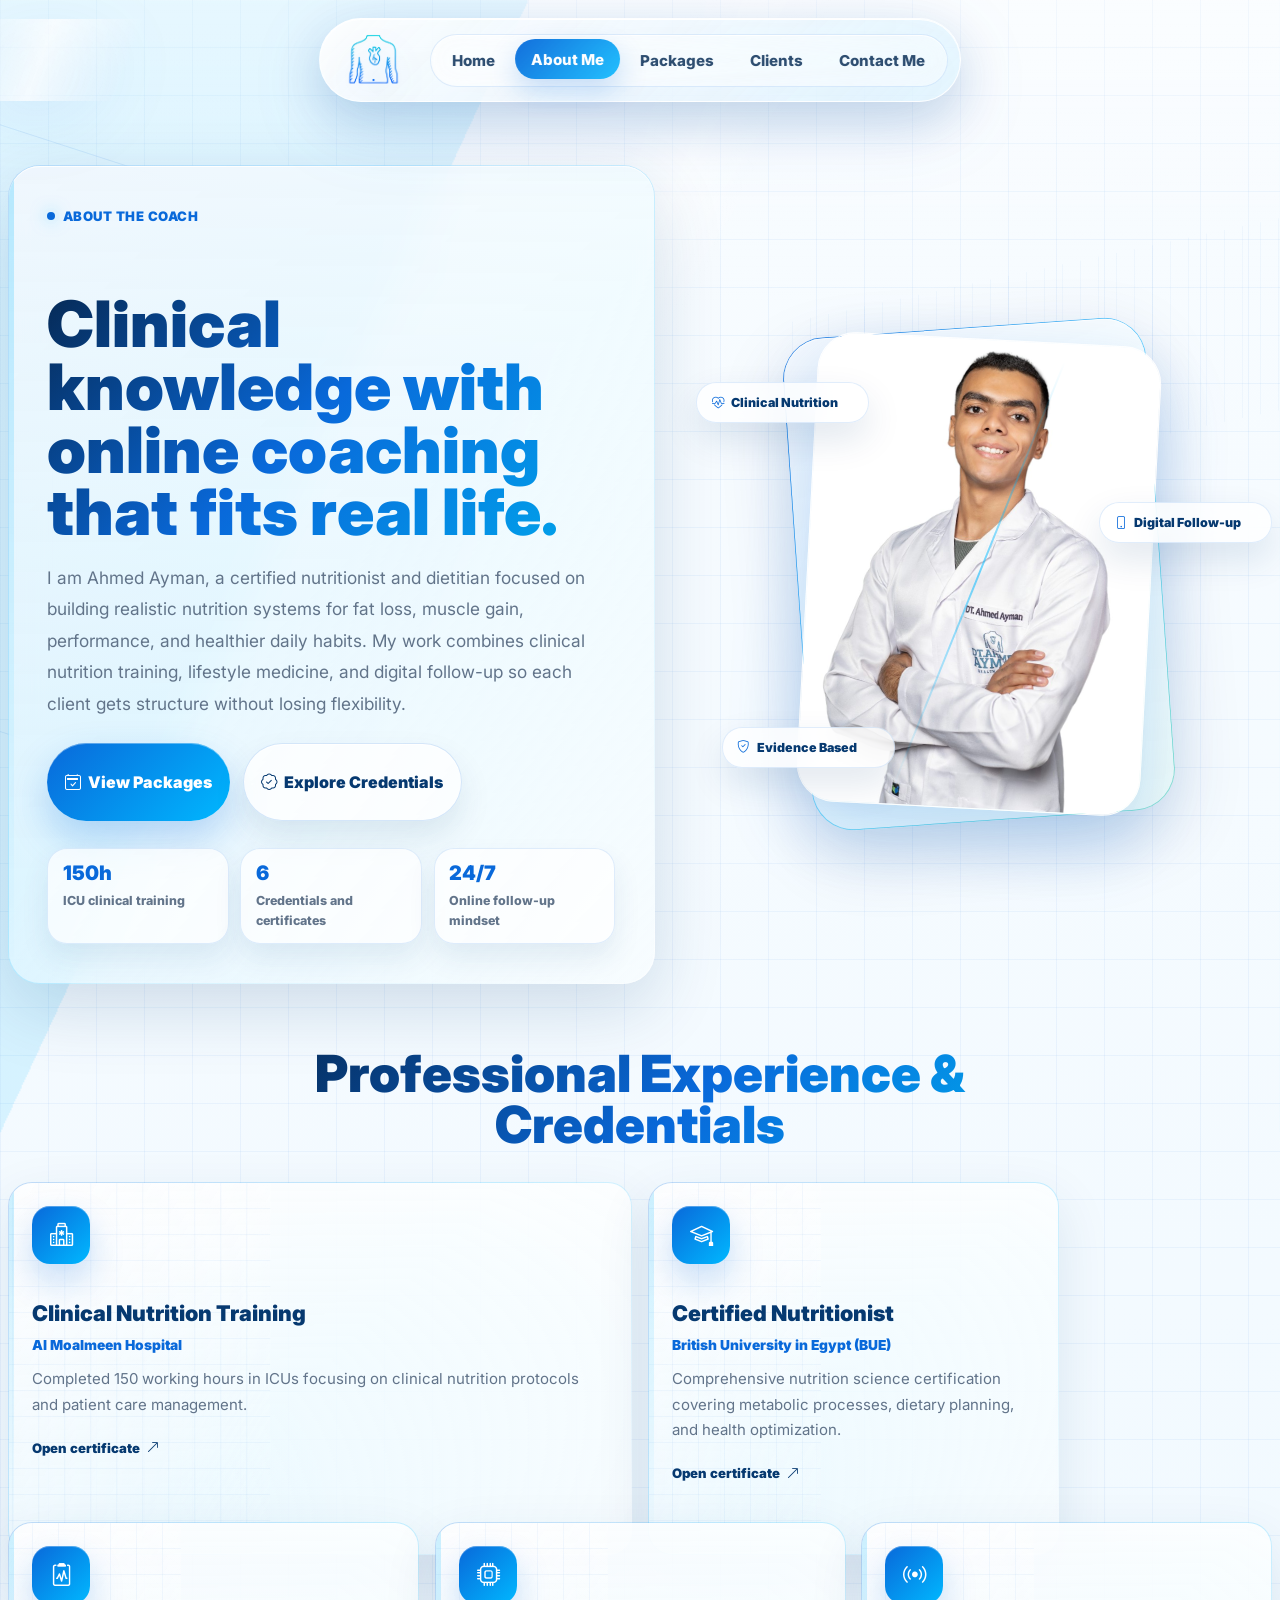
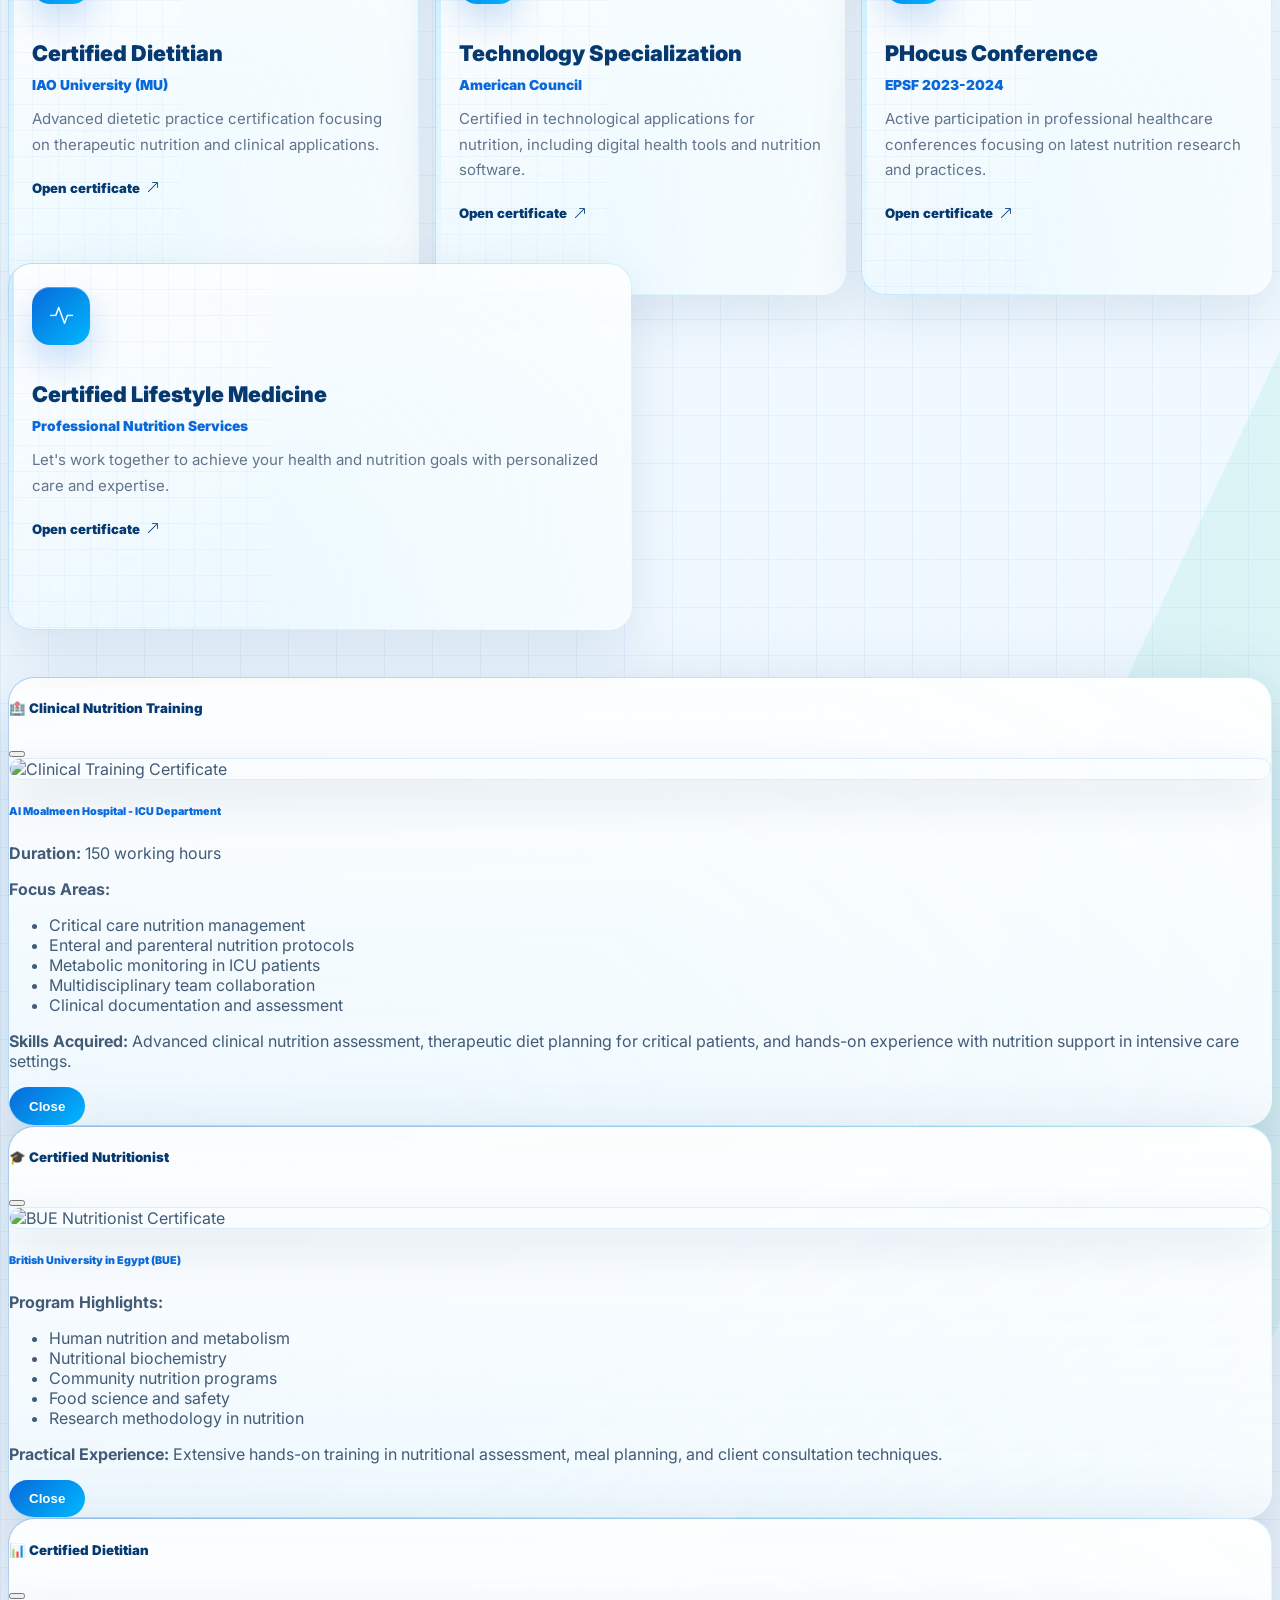
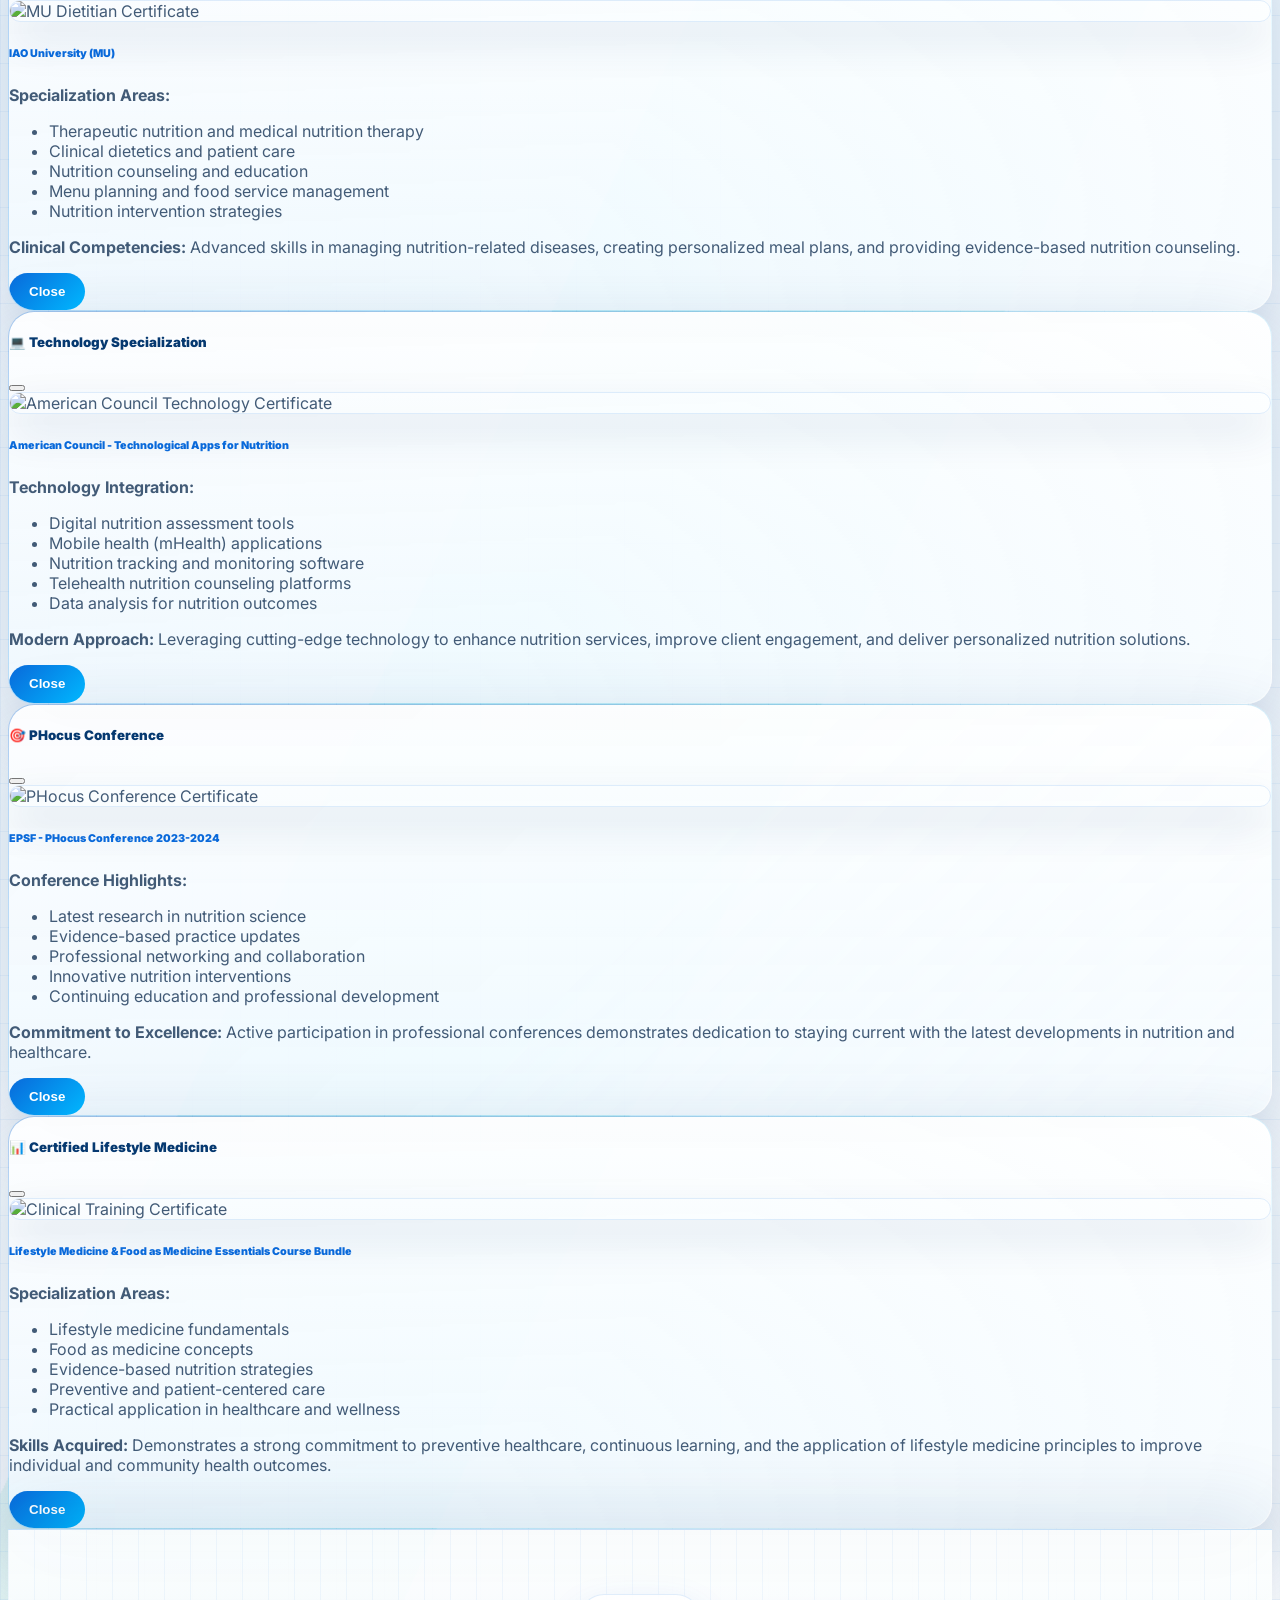
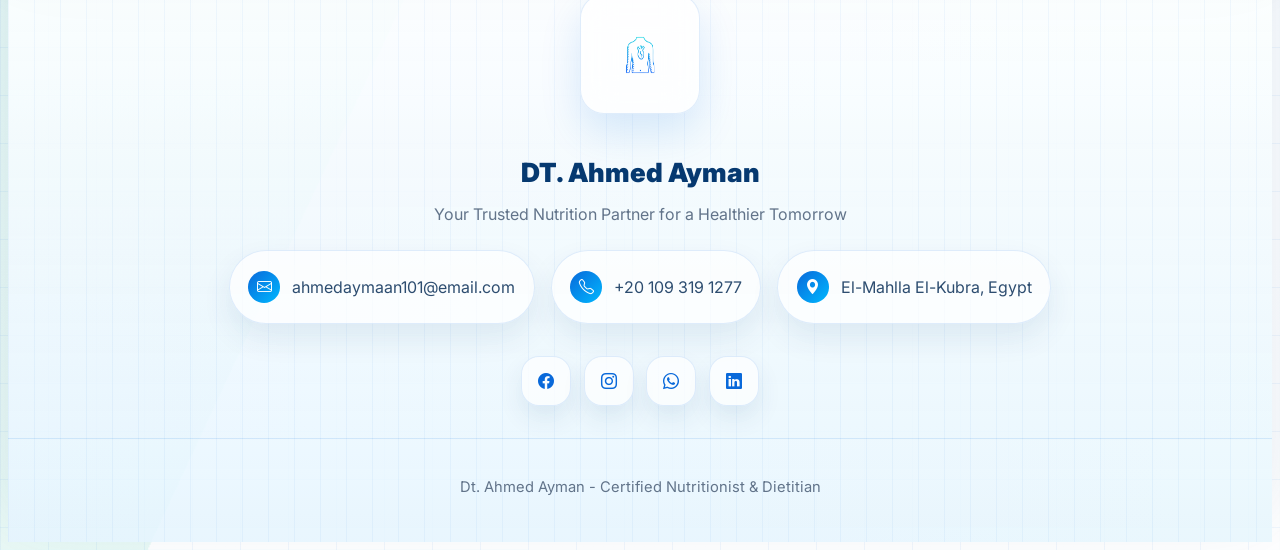
==== about.html @ f32d2426 "Redesign" ====
<!DOCTYPE html>
<html lang="en">
<head>
    <meta charset="UTF-8">
    <meta name="viewport" content="width=device-width, initial-scale=1.0">
    <title>About DT. Ahmed Ayman | Certified Online Nutritionist & Dietitian</title>
    <meta name="description" content="Learn about DT. Ahmed Ayman's clinical nutrition training, dietitian certifications, lifestyle medicine credentials, and online nutrition coaching approach.">
    <meta name="author" content="Nutriahmed">
    <meta name="robots" content="index, follow">
    <meta name="keywords" content="Ahmed Ayman dietitian, certified nutritionist Egypt, clinical nutrition training, lifestyle medicine nutritionist, online dietitian">
    <meta name="theme-color" content="#0969da">
    <link rel="canonical" href="https://www.nutriahmed.online/about.html">
    <meta property="og:type" content="profile">
    <meta property="og:title" content="About DT. Ahmed Ayman | Certified Online Nutritionist">
    <meta property="og:description" content="Clinical nutrition training, dietitian certifications, lifestyle medicine credentials, and personalized online nutrition coaching.">
    <meta property="og:url" content="https://www.nutriahmed.online/about.html">
    <meta property="og:image" content="https://www.nutriahmed.online/media/me1-optimized.jpg">
    <meta property="og:site_name" content="NutriAhmed">
    <meta name="twitter:card" content="summary_large_image">
    <meta name="twitter:title" content="About DT. Ahmed Ayman | Certified Online Nutritionist">
    <meta name="twitter:description" content="Clinical nutrition training, certifications, and personalized online nutrition coaching.">
    <meta name="twitter:image" content="https://www.nutriahmed.online/media/me1-optimized.jpg">
    <link rel="icon" href="media/logo.png" type="image/png">
    <link rel="apple-touch-icon" href="media/logo.png">
    <script type="application/ld+json">
    {
      "@context": "https://schema.org",
      "@type": "Person",
      "name": "DT. Ahmed Ayman",
      "jobTitle": "Certified Nutritionist and Dietitian",
      "url": "https://www.nutriahmed.online/about.html",
      "image": "https://www.nutriahmed.online/media/me1-optimized.jpg",
      "email": "ahmedaymaan101@email.com",
      "telephone": "+201093191277",
      "knowsAbout": ["Clinical nutrition", "Sports nutrition", "Weight management", "Lifestyle medicine", "Online nutrition coaching"],
      "sameAs": [
        "https://www.facebook.com/elgentel.ayman.7?locale=ar_AR",
        "https://www.instagram.com/dt.ahmedayman?igsh=NGlhbmRiNWM2eGV3&utm_source=qr",
        "https://www.linkedin.com/in/dt-ahmed-ayman-b19603341?utm_source=share_via&utm_content=profile&utm_medium=android_app"
      ]
    }
    </script>
    <!-- Bootstrap CSS CDN -->
     <link rel="stylesheet" href="https://cdn.jsdelivr.net/npm/bootstrap-icons@1.11.3/font/bootstrap-icons.css">
    <link href="https://unpkg.com/aos@2.3.1/dist/aos.css" rel="stylesheet">
     <link rel="stylesheet" href="css/bootstrap.min (1).css">
    <!-- Google Fonts: Inter -->
    <link rel="preconnect" href="https://fonts.googleapis.com">
    <link rel="preconnect" href="https://fonts.gstatic.com" crossorigin>
    <link href="https://fonts.googleapis.com/css2?family=Inter:wght@400;500;700;800&display=swap" rel="stylesheet">
    <link rel="stylesheet" href="css/style.css">
    <style>
        body.about-redesign {
            --medical-blue: #0969da;
            --deep-blue: #063970;
            --aqua: #00b8ff;
            --soft-blue: #e7f5ff;
            --mint: #28c7a1;
            --ink: #102033;
            --muted: #62748a;
            --glass: rgba(255, 255, 255, 0.76);
            --shadow: 0 24px 70px rgba(8, 61, 119, 0.16);
            background:
                linear-gradient(90deg, rgba(9, 105, 218, 0.055) 1px, transparent 1px),
                linear-gradient(0deg, rgba(9, 105, 218, 0.055) 1px, transparent 1px),
                linear-gradient(115deg, rgba(0, 184, 255, 0.12) 0 14%, transparent 14% 58%, rgba(40, 199, 161, 0.1) 58% 70%, transparent 70%),
                linear-gradient(180deg, #f8fcff 0%, #eef8ff 48%, #ffffff 100%);
            background-size: 48px 48px, 48px 48px, auto, auto;
            color: var(--ink);
            font-family: "Inter", sans-serif;
            min-height: 100vh;
            overflow-x: hidden;
            padding-top: 112px;
            position: relative;
        }

        body.about-redesign::before {
            background:
                linear-gradient(115deg, transparent 0 41%, rgba(255, 255, 255, 0.72) 45%, transparent 49% 100%),
                linear-gradient(180deg, rgba(255, 255, 255, 0.5), transparent 34%);
            content: "";
            inset: 0;
            opacity: 0.68;
            pointer-events: none;
            position: fixed;
            z-index: -1;
            animation: aboutPageScan 9s ease-in-out infinite;
        }

        .about-redesign a {
            text-decoration: none;
        }

        .about-redesign .content-wrapper {
            display: none;
        }

        .about-redesign .container-fluid {
            background: transparent;
            min-height: auto;
            padding: 0;
        }

        .about-redesign .glass-navbar {
            filter: drop-shadow(0 18px 34px rgba(9, 105, 218, 0.14));
            left: 50%;
            max-width: calc(100% - 32px);
            padding: 0;
            position: fixed;
            top: 18px;
            transform: translateX(-50%);
            width: max-content;
            z-index: 1000;
        }

        .about-redesign .navbar-content {
            align-items: center;
            background:
                linear-gradient(135deg, rgba(255, 255, 255, 0.94), rgba(234, 247, 255, 0.72)),
                linear-gradient(90deg, rgba(9, 105, 218, 0.14), rgba(0, 184, 255, 0.12));
            border: 1px solid rgba(255, 255, 255, 0.88);
            border-radius: 999px;
            box-shadow: inset 0 1px 0 rgba(255, 255, 255, 0.95), 0 18px 50px rgba(6, 57, 112, 0.14);
            display: flex;
            gap: 1rem;
            justify-content: center;
            overflow: visible;
            padding: 0.45rem 0.75rem;
            position: relative;
            backdrop-filter: blur(22px) saturate(170%);
            -webkit-backdrop-filter: blur(22px) saturate(170%);
        }

        .about-redesign .navbar-content::before {
            background: linear-gradient(110deg, transparent 0 22%, rgba(255, 255, 255, 0.72) 35%, transparent 48% 100%);
            border-radius: inherit;
            content: "";
            inset: 0;
            pointer-events: none;
            position: absolute;
            transform: translateX(-78%);
            animation: aboutLiquidSweep 6s ease-in-out infinite;
        }

        .about-redesign .navbar-logo,
        .about-redesign .navbar-links,
        .about-redesign .mobile-toggle {
            position: relative;
            z-index: 1;
        }

        .about-redesign .navbar-logo img {
            filter: drop-shadow(0 12px 18px rgba(9, 105, 218, 0.16));
            height: 4rem;
            transition: transform 0.35s ease;
            width: auto;
        }

        .about-redesign .navbar-logo:hover img {
            transform: translateY(-2px) scale(1.06);
        }

        .about-redesign .navbar-links {
            background: rgba(255, 255, 255, 0.46);
            border: 1px solid rgba(9, 105, 218, 0.12);
            border-radius: 999px;
            box-shadow: inset 0 1px 0 rgba(255, 255, 255, 0.85);
            display: flex;
            gap: 0.25rem;
            padding: 0.35rem;
            backdrop-filter: blur(16px);
            -webkit-backdrop-filter: blur(16px);
        }

        .about-redesign .navbar-links .nav-link {
            border-radius: 999px;
            color: #2d4d70 !important;
            font-size: 0.94rem;
            font-weight: 800;
            padding: 0.65rem 1rem;
            transition: color 0.25s ease, background 0.25s ease, transform 0.25s ease, box-shadow 0.25s ease;
            white-space: nowrap;
        }

        .about-redesign .navbar-links .nav-link:hover,
        .about-redesign .navbar-links .nav-link.active {
            background: linear-gradient(135deg, rgba(9, 105, 218, 0.96), rgba(0, 184, 255, 0.86));
            box-shadow: 0 12px 28px rgba(9, 105, 218, 0.22);
            color: #ffffff !important;
            transform: translateY(-1px);
        }

        .about-redesign .mobile-toggle {
            align-items: center;
            background: rgba(255, 255, 255, 0.68);
            border: 1px solid rgba(9, 105, 218, 0.16);
            border-radius: 18px;
            box-shadow: inset 0 1px 0 rgba(255, 255, 255, 0.9), 0 12px 24px rgba(9, 105, 218, 0.12);
            display: none;
            flex-direction: column;
            gap: 4px;
            height: 48px;
            justify-content: center;
            width: 48px;
        }

        .about-redesign .mobile-toggle span {
            background: var(--medical-blue);
            border-radius: 999px;
            display: block;
            height: 3px;
            transition: all 0.3s ease;
            width: 22px;
        }

        .about-redesign .about-page {
            padding: 2.8rem 0 6rem;
            position: relative;
        }

        .about-redesign .about-page::before,
        .about-redesign .about-page::after {
            content: "";
            pointer-events: none;
            position: absolute;
            z-index: 0;
        }

        .about-redesign .about-page::before {
            border: 1px solid rgba(9, 105, 218, 0.1);
            height: 36rem;
            left: -13rem;
            top: 3rem;
            transform: rotate(18deg);
            width: 36rem;
            animation: aboutSlowRotate 28s linear infinite;
        }

        .about-redesign .about-page::after {
            background: repeating-linear-gradient(90deg, rgba(9, 105, 218, 0.12) 0 1px, transparent 1px 18px);
            height: 12rem;
            opacity: 0.28;
            right: -4rem;
            top: 9rem;
            transform: skewY(-12deg);
            width: 34rem;
            animation: aboutDataDrift 7s ease-in-out infinite;
        }

        .about-redesign .about-page > .container {
            position: relative;
            z-index: 1;
        }

        .about-redesign .about-hero {
            align-items: center;
            display: grid;
            gap: 2rem;
            grid-template-columns: minmax(0, 1.05fr) minmax(320px, 0.95fr);
            margin-bottom: 4rem;
        }

        .about-redesign .about-copy {
            background:
                linear-gradient(180deg, rgba(255, 255, 255, 0.78), rgba(245, 251, 255, 0.65)) padding-box,
                linear-gradient(135deg, rgba(9, 105, 218, 0.18), rgba(0, 184, 255, 0.2), rgba(255, 255, 255, 0.78)) border-box;
            border: 1px solid transparent;
            border-radius: 32px;
            box-shadow: var(--shadow), inset 0 1px 0 rgba(255, 255, 255, 0.9);
            overflow: hidden;
            padding: clamp(1.4rem, 3vw, 2.5rem);
            position: relative;
            backdrop-filter: blur(18px);
            -webkit-backdrop-filter: blur(18px);
        }

        .about-redesign .about-copy::before {
            background: linear-gradient(180deg, rgba(0, 184, 255, 0.24), rgba(9, 105, 218, 0));
            content: "";
            inset: 0 auto 0 0;
            position: absolute;
            width: 5px;
        }

        .about-redesign .about-kicker {
            align-items: center;
            color: var(--medical-blue);
            display: inline-flex;
            font-size: 0.82rem;
            font-weight: 900;
            gap: 0.45rem;
            letter-spacing: 0.04em;
            margin-bottom: 1rem;
            text-transform: uppercase;
        }

        .about-redesign .about-kicker::before {
            background: var(--medical-blue);
            border-radius: 999px;
            box-shadow: 0 0 16px rgba(0, 184, 255, 0.55);
            content: "";
            height: 8px;
            width: 8px;
        }

        .about-redesign .about-title {
            background: linear-gradient(135deg, #062a56 0%, #0969da 48%, #00a7ec 100%);
            -webkit-background-clip: text;
            background-clip: text;
            color: transparent;
            font-size: clamp(2.45rem, 5vw, 4.9rem);
            font-weight: 900;
            letter-spacing: 0;
            line-height: 0.98;
            margin-bottom: 1.1rem;
        }

        .about-redesign .about-lead {
            color: var(--muted);
            font-size: clamp(1rem, 1.35vw, 1.14rem);
            line-height: 1.82;
            margin: 0 0 1.5rem;
            max-width: 650px;
        }

        .about-redesign .about-actions {
            display: flex;
            flex-wrap: wrap;
            gap: 0.8rem;
            margin-top: 1.4rem;
        }

        .about-redesign .about-btn {
            align-items: center;
            border-radius: 999px;
            display: inline-flex;
            font-weight: 900;
            gap: 0.45rem;
            min-height: 50px;
            padding: 0.8rem 1.1rem;
            transition: transform 0.25s ease, box-shadow 0.25s ease, background 0.25s ease, color 0.25s ease;
            white-space: nowrap;
        }

        .about-redesign .about-btn.primary {
            background: linear-gradient(135deg, #0969da, #00b8ff);
            box-shadow: 0 18px 38px rgba(9, 105, 218, 0.25), inset 0 1px 0 rgba(255, 255, 255, 0.34);
            color: #ffffff;
        }

        .about-redesign .about-btn.secondary {
            background: rgba(255, 255, 255, 0.76);
            border: 1px solid rgba(9, 105, 218, 0.16);
            box-shadow: 0 16px 32px rgba(6, 57, 112, 0.1), inset 0 1px 0 rgba(255, 255, 255, 0.9);
            color: var(--deep-blue);
        }

        .about-redesign .about-btn:hover {
            transform: translateY(-4px);
        }

        .about-redesign .about-btn.primary:hover {
            color: #ffffff;
        }

        .about-redesign .about-metrics {
            display: grid;
            gap: 0.7rem;
            grid-template-columns: repeat(3, minmax(0, 1fr));
            margin-top: 1.7rem;
        }

        .about-redesign .metric-chip {
            background: rgba(255, 255, 255, 0.7);
            border: 1px solid rgba(9, 105, 218, 0.12);
            border-radius: 20px;
            box-shadow: 0 14px 28px rgba(8, 61, 119, 0.09);
            padding: 0.9rem;
        }

        .about-redesign .metric-chip strong {
            color: var(--medical-blue);
            display: block;
            font-size: 1.25rem;
            font-weight: 900;
            line-height: 1;
            margin-bottom: 0.35rem;
        }

        .about-redesign .metric-chip span {
            color: var(--muted);
            font-size: 0.78rem;
            font-weight: 800;
        }

        .about-redesign .about-visual {
            min-height: 560px;
            position: relative;
        }

        .about-redesign .profile-container {
            align-items: center;
            display: flex;
            height: 100%;
            justify-content: center;
            margin: 0;
            min-height: 560px;
            position: relative;
            z-index: 1;
        }

        .about-redesign .profile-container::before,
        .about-redesign .profile-container::after {
            content: "";
            pointer-events: none;
            position: absolute;
        }

        .about-redesign .profile-container::before {
            background:
                linear-gradient(rgba(255, 255, 255, 0.94), rgba(255, 255, 255, 0.84)) padding-box,
                linear-gradient(135deg, rgba(9, 105, 218, 0.78), rgba(0, 184, 255, 0.52), rgba(40, 199, 161, 0.5)) border-box;
            border: 1px solid transparent;
            border-radius: 42px;
            box-shadow: var(--shadow), inset 0 1px 0 rgba(255, 255, 255, 0.95);
            height: min(76vw, 492px);
            transform: rotate(-4deg);
            width: min(68vw, 362px);
            z-index: 0;
        }

        .about-redesign .profile-container::after {
            background: linear-gradient(180deg, rgba(0, 184, 255, 0), rgba(0, 184, 255, 0.55), rgba(0, 184, 255, 0));
            border-radius: 999px;
            height: min(70vw, 458px);
            left: 50%;
            top: 50%;
            transform: translate(-50%, -50%) rotate(22deg);
            width: 2px;
            z-index: 3;
            animation: aboutScannerLine 3.8s ease-in-out infinite;
        }

        .about-redesign .profile-container img {
            border: 1px solid rgba(255, 255, 255, 0.9);
            border-radius: 38px;
            box-shadow: 0 28px 70px rgba(9, 105, 218, 0.22);
            height: min(73vw, 468px);
            object-fit: cover;
            position: relative;
            transform: rotate(3deg);
            transition: transform 0.45s ease, box-shadow 0.45s ease;
            width: min(64vw, 342px);
            z-index: 2;
        }

        .about-redesign .profile-container:hover img {
            box-shadow: 0 34px 82px rgba(9, 105, 218, 0.3);
            transform: rotate(0deg) translateY(-8px);
        }

        .about-redesign .orbit-card {
            background: rgba(255, 255, 255, 0.78);
            border: 1px solid rgba(9, 105, 218, 0.12);
            border-radius: 20px;
            box-shadow: 0 16px 36px rgba(8, 61, 119, 0.12);
            color: var(--deep-blue);
            font-size: 0.78rem;
            font-weight: 900;
            min-width: 142px;
            padding: 0.75rem 0.9rem;
            position: absolute;
            z-index: 4;
            backdrop-filter: blur(16px);
            -webkit-backdrop-filter: blur(16px);
            animation: aboutFloat 4.8s ease-in-out infinite;
        }

        .about-redesign .orbit-card i {
            color: var(--medical-blue);
            margin-right: 0.35rem;
        }

        .about-redesign .orbit-card.one {
            left: 0.6rem;
            top: 5.5rem;
        }

        .about-redesign .orbit-card.two {
            right: 0;
            top: 13rem;
            animation-delay: 0.8s;
        }

        .about-redesign .orbit-card.three {
            bottom: 5.4rem;
            left: 2.2rem;
            animation-delay: 1.4s;
        }

        .about-redesign .experience-section {
            margin-top: 0;
            position: relative;
        }

        .about-redesign .section-header {
            background: linear-gradient(135deg, #062a56 0%, #0969da 56%, #00a7ec 100%);
            -webkit-background-clip: text;
            background-clip: text;
            color: transparent;
            font-size: clamp(2rem, 4vw, 3.4rem);
            font-weight: 900;
            letter-spacing: 0;
            line-height: 1;
            margin: 0 auto 2rem;
            max-width: 780px;
            text-align: center;
        }

        .about-redesign .credential-grid {
            display: grid;
            gap: 1rem;
            grid-template-columns: repeat(6, minmax(0, 1fr));
        }

        .about-redesign .credential-card {
            grid-column: span 2;
        }

        .about-redesign .credential-card.wide {
            grid-column: span 3;
        }

        .about-redesign .experience-card {
            --tilt-x: 0deg;
            --tilt-y: 0deg;
            --lift: 0px;
            background:
                linear-gradient(180deg, rgba(255, 255, 255, 0.92), rgba(245, 251, 255, 0.76)) padding-box,
                linear-gradient(135deg, rgba(9, 105, 218, 0.22), rgba(0, 184, 255, 0.2), rgba(255, 255, 255, 0.76)) border-box;
            border: 1px solid transparent;
            border-radius: 24px;
            box-shadow: 0 20px 54px rgba(8, 61, 119, 0.11);
            cursor: pointer;
            height: 100%;
            min-height: 270px;
            overflow: hidden;
            padding: 1.45rem;
            position: relative;
            transform: translateY(var(--lift)) perspective(900px) rotateX(var(--tilt-x)) rotateY(var(--tilt-y));
            transform-style: preserve-3d;
            transition: transform 0.22s ease, box-shadow 0.22s ease, border-color 0.22s ease;
            will-change: transform;
        }

        .about-redesign .experience-card::before {
            background:
                linear-gradient(90deg, rgba(9, 105, 218, 0.07) 1px, transparent 1px),
                linear-gradient(0deg, rgba(9, 105, 218, 0.07) 1px, transparent 1px),
                linear-gradient(120deg, transparent, rgba(255, 255, 255, 0.72), transparent);
            background-size: 26px 26px, 26px 26px, auto;
            content: "";
            inset: 0;
            opacity: 0.62;
            pointer-events: none;
            position: absolute;
            transform: translateX(-58%);
            transition: transform 0.55s ease;
        }

        .about-redesign .experience-card::after {
            background: linear-gradient(180deg, rgba(0, 184, 255, 0.2), rgba(9, 105, 218, 0));
            content: "";
            height: 100%;
            left: 0;
            position: absolute;
            top: 0;
            width: 5px;
        }

        .about-redesign .experience-card:hover {
            --lift: -8px;
            border-color: rgba(0, 184, 255, 0.24);
            box-shadow: 0 30px 76px rgba(9, 105, 218, 0.18);
        }

        .about-redesign .experience-card:hover::before {
            transform: translateX(44%);
        }

        .about-redesign .credential-icon,
        .about-redesign .experience-card h5,
        .about-redesign .experience-card .institution,
        .about-redesign .experience-card p,
        .about-redesign .credential-action {
            position: relative;
            z-index: 1;
        }

        .about-redesign .credential-icon {
            align-items: center;
            background: linear-gradient(135deg, #0969da, #00b8ff);
            border-radius: 18px;
            box-shadow: 0 16px 34px rgba(9, 105, 218, 0.22), inset 0 1px 0 rgba(255, 255, 255, 0.3);
            color: #ffffff;
            display: flex;
            font-size: 1.45rem;
            height: 58px;
            justify-content: center;
            margin-bottom: 1rem;
            width: 58px;
        }

        .about-redesign .experience-card h5 {
            color: var(--deep-blue);
            font-size: clamp(1.08rem, 1.8vw, 1.35rem);
            font-weight: 900;
            line-height: 1.28;
            margin-bottom: 0.55rem;
        }

        .about-redesign .institution {
            color: var(--medical-blue);
            font-size: 0.86rem;
            font-weight: 900;
            margin-bottom: 0.85rem;
        }

        .about-redesign .experience-card p {
            color: var(--muted);
            font-size: 0.94rem;
            line-height: 1.7;
            margin: 0 0 1.2rem;
        }

        .about-redesign .credential-action {
            align-items: center;
            color: var(--deep-blue);
            display: inline-flex;
            font-size: 0.82rem;
            font-weight: 900;
            gap: 0.35rem;
        }

        .about-redesign .modal-content {
            background:
                linear-gradient(180deg, rgba(255, 255, 255, 0.96), rgba(245, 251, 255, 0.9)) padding-box,
                linear-gradient(135deg, rgba(9, 105, 218, 0.28), rgba(0, 184, 255, 0.22), rgba(255, 255, 255, 0.8)) border-box;
            border: 1px solid transparent;
            border-radius: 26px;
            box-shadow: 0 28px 80px rgba(8, 61, 119, 0.22);
            overflow: hidden;
        }

        .about-redesign .modal-header,
        .about-redesign .modal-footer {
            border-color: rgba(9, 105, 218, 0.12);
        }

        .about-redesign .modal-title,
        .about-redesign .modal-body h6 {
            color: var(--deep-blue);
            font-weight: 900;
        }

        .about-redesign .modal-body {
            color: #425b77;
        }

        .about-redesign .certificate-image {
            border: 1px solid rgba(9, 105, 218, 0.12);
            border-radius: 18px;
            box-shadow: 0 18px 42px rgba(8, 61, 119, 0.12);
            display: block;
            margin: 0 auto 1.2rem;
            max-height: 460px;
            max-width: 100%;
            object-fit: contain;
            width: auto;
        }

        .about-redesign .text-yellow {
            color: var(--medical-blue) !important;
        }

        .about-redesign .btn-yellow {
            background: linear-gradient(135deg, #0969da, #00b8ff);
            border: 0;
            border-radius: 999px;
            color: #ffffff;
            font-weight: 900;
            padding: 0.7rem 1.25rem;
        }

        .about-redesign .glass-footer {
            background:
                linear-gradient(180deg, rgba(255, 255, 255, 0.9), rgba(232, 246, 255, 0.82)),
                linear-gradient(90deg, rgba(9, 105, 218, 0.08), rgba(40, 199, 161, 0.08));
            border-top: 1px solid rgba(9, 105, 218, 0.12);
            box-shadow: 0 -24px 70px rgba(8, 61, 119, 0.1);
            margin-top: 0;
            overflow: hidden;
            padding: 4rem 0 2rem;
            position: relative;
        }

        .about-redesign .glass-footer::before {
            background: repeating-linear-gradient(90deg, rgba(9, 105, 218, 0.1) 0 1px, transparent 1px 26px);
            content: "";
            inset: 0;
            opacity: 0.48;
            position: absolute;
        }

        .about-redesign .footer-container {
            position: relative;
            z-index: 1;
        }

        .about-redesign .footer-brand {
            margin-bottom: 1.6rem;
            text-align: center;
        }

        .about-redesign .footer-logo {
            align-items: center;
            background: rgba(255, 255, 255, 0.74);
            border: 1px solid rgba(9, 105, 218, 0.12);
            border-radius: 24px;
            box-shadow: 0 18px 42px rgba(9, 105, 218, 0.14);
            display: inline-flex;
            height: 86px;
            justify-content: center;
            margin-bottom: 1rem;
            padding: 1rem;
            width: 86px;
            backdrop-filter: blur(16px);
            -webkit-backdrop-filter: blur(16px);
        }

        .about-redesign .footer-logo img {
            height: 48px;
            width: 48px;
        }

        .about-redesign .footer-brand-name {
            color: var(--deep-blue);
            font-size: 1.65rem;
            font-weight: 900;
            margin-bottom: 0.45rem;
        }

        .about-redesign .footer-tagline {
            color: var(--muted);
            margin-bottom: 0;
        }

        .about-redesign .contact-info {
            display: flex;
            flex-wrap: wrap;
            gap: 1rem;
            justify-content: center;
            margin-bottom: 2rem;
        }

        .about-redesign .contact-item {
            align-items: center;
            background: rgba(255, 255, 255, 0.72);
            border: 1px solid rgba(9, 105, 218, 0.12);
            border-radius: 999px;
            box-shadow: 0 14px 30px rgba(8, 61, 119, 0.09);
            color: #2d4d70;
            display: flex;
            gap: 0.75rem;
            min-height: 48px;
            padding: 0.75rem 1.15rem;
            transition: transform 0.25s ease, box-shadow 0.25s ease, color 0.25s ease;
        }

        .about-redesign .contact-item:hover {
            box-shadow: 0 18px 38px rgba(9, 105, 218, 0.16);
            color: var(--medical-blue);
            transform: translateY(-3px);
        }

        .about-redesign .contact-icon {
            align-items: center;
            background: linear-gradient(135deg, #0969da, #00b8ff);
            border-radius: 999px;
            color: #ffffff;
            display: flex;
            flex: 0 0 auto;
            font-size: 0;
            height: 32px;
            justify-content: center;
            width: 32px;
        }

        .about-redesign .contact-icon::before {
            font-family: "bootstrap-icons";
            font-size: 0.95rem;
            line-height: 1;
        }

        .about-redesign .contact-item:nth-child(1) .contact-icon::before {
            content: "\F32F";
        }

        .about-redesign .contact-item:nth-child(2) .contact-icon::before {
            content: "\F5C1";
        }

        .about-redesign .contact-item:nth-child(3) .contact-icon::before {
            content: "\F3E7";
        }

        .about-redesign .social-links {
            display: flex;
            gap: 0.8rem;
            justify-content: center;
            margin-bottom: 2rem;
        }

        .about-redesign .social-link {
            align-items: center;
            background: rgba(255, 255, 255, 0.72);
            border: 1px solid rgba(9, 105, 218, 0.12);
            border-radius: 18px;
            box-shadow: 0 12px 24px rgba(8, 61, 119, 0.09);
            color: var(--medical-blue);
            display: flex;
            height: 48px;
            justify-content: center;
            transition: transform 0.25s ease, box-shadow 0.25s ease, background 0.25s ease, color 0.25s ease;
            width: 48px;
        }

        .about-redesign .social-link:hover {
            background: linear-gradient(135deg, #0969da, #00b8ff);
            box-shadow: 0 18px 36px rgba(9, 105, 218, 0.2);
            color: #ffffff;
            transform: translateY(-5px);
        }

        .about-redesign .footer-bottom {
            border-top: 1px solid rgba(9, 105, 218, 0.12);
            color: var(--muted);
            font-size: 0.92rem;
            padding-top: 1.5rem;
            text-align: center;
        }

        .about-redesign .footer-bottom a {
            color: var(--medical-blue);
            font-weight: 800;
        }

        .about-redesign .developer-credit {
            align-items: center;
            border-top: 1px solid rgba(9, 105, 218, 0.12);
            color: var(--muted);
            display: flex;
            flex-wrap: wrap;
            font-size: 0.86rem;
            gap: 0.55rem;
            justify-content: center;
            margin: 0.85rem auto 0;
            max-width: 560px;
            padding-top: 0.85rem;
        }

        .about-redesign .developer-credit a {
            align-items: center;
            background: rgba(255, 255, 255, 0.68);
            border: 1px solid rgba(9, 105, 218, 0.12);
            border-radius: 999px;
            display: inline-flex;
            gap: 0.35rem;
            padding: 0.34rem 0.62rem;
            transition: background 0.25s ease, color 0.25s ease, transform 0.25s ease;
        }

        .about-redesign .developer-credit a:hover {
            background: rgba(9, 105, 218, 0.1);
            transform: translateY(-2px);
        }

        @keyframes aboutPageScan {
            0%, 100% { transform: translateX(-12%); }
            50% { transform: translateX(12%); }
        }

        @keyframes aboutLiquidSweep {
            0%, 42%, 100% { transform: translateX(-78%); }
            64% { transform: translateX(78%); }
        }

        @keyframes aboutSlowRotate {
            to { transform: rotate(378deg); }
        }

        @keyframes aboutDataDrift {
            0%, 100% { transform: translateX(0) skewY(-12deg); }
            50% { transform: translateX(-28px) skewY(-12deg); }
        }

        @keyframes aboutScannerLine {
            0% {
                opacity: 0;
                transform: translate(-180px, -50%) rotate(22deg);
            }
            45%, 55% { opacity: 1; }
            100% {
                opacity: 0;
                transform: translate(180px, -50%) rotate(22deg);
            }
        }

        @keyframes aboutFloat {
            0%, 100% { transform: translateY(0); }
            50% { transform: translateY(-10px); }
        }

        @media (prefers-reduced-motion: reduce) {
            .about-redesign *,
            .about-redesign *::before,
            .about-redesign *::after {
                animation-duration: 0.001ms !important;
                animation-iteration-count: 1 !important;
                scroll-behavior: auto !important;
                transition-duration: 0.001ms !important;
            }
        }

        @media (max-width: 991.98px) {
            body.about-redesign {
                padding-top: 98px;
            }

            .about-redesign .about-hero {
                grid-template-columns: 1fr;
                text-align: center;
            }

            .about-redesign .about-lead {
                margin-left: auto;
                margin-right: auto;
            }

            .about-redesign .about-actions {
                justify-content: center;
            }

            .about-redesign .credential-card,
            .about-redesign .credential-card.wide {
                grid-column: span 3;
            }
        }

        @media (max-width: 768px) {
            body.about-redesign {
                padding-top: 92px;
            }

            .about-redesign .glass-navbar {
                top: 12px;
                width: calc(100% - 24px);
            }

            .about-redesign .navbar-content {
                border-radius: 28px;
                justify-content: space-between;
                padding: 0.45rem 0.55rem;
            }

            .about-redesign .navbar-logo img {
                height: 3.55rem;
            }

            .about-redesign .mobile-toggle {
                display: flex;
            }

            .about-redesign .navbar-links {
                background: rgba(255, 255, 255, 0.92);
                border-radius: 24px;
                box-shadow: 0 26px 58px rgba(8, 61, 119, 0.18);
                flex-direction: column;
                gap: 0.35rem;
                opacity: 0;
                padding: 0.8rem;
                position: absolute;
                right: 0.5rem;
                top: calc(100% + 12px);
                transform: translateY(-12px);
                visibility: hidden;
                width: min(270px, calc(100vw - 36px));
            }

            .about-redesign .navbar-links.active {
                opacity: 1;
                transform: translateY(0);
                visibility: visible;
            }

            .about-redesign .navbar-links.open {
                opacity: 1;
                transform: translateY(0);
                visibility: visible;
            }

            .about-redesign .navbar-links .nav-link {
                text-align: center;
                width: 100%;
            }

            .about-redesign .mobile-toggle.active span:nth-child(1) {
                transform: rotate(45deg) translate(5px, 5px);
            }

            .about-redesign .mobile-toggle.active span:nth-child(2) {
                opacity: 0;
            }

            .about-redesign .mobile-toggle.active span:nth-child(3) {
                transform: rotate(-45deg) translate(5px, -5px);
            }

            .about-redesign .about-page {
                padding: 1.25rem 0 3.25rem;
            }

            .about-redesign .about-hero {
                gap: 1.25rem;
            }

            .about-redesign .about-copy {
                border-radius: 24px;
                padding: 1.15rem;
            }

            .about-redesign .about-title {
                font-size: clamp(2rem, 10vw, 3rem);
                line-height: 1.03;
            }

            .about-redesign .about-lead {
                font-size: 0.96rem;
                line-height: 1.7;
            }

            .about-redesign .about-metrics {
                grid-template-columns: 1fr;
                gap: 0.55rem;
                margin-top: 1rem;
            }

            .about-redesign .about-visual,
            .about-redesign .profile-container {
                min-height: auto;
            }

            .about-redesign .profile-container {
                display: grid;
                gap: 0.55rem;
                grid-template-columns: repeat(3, minmax(0, 1fr));
                padding: 0.75rem 0 0;
            }

            .about-redesign .profile-container img {
                grid-column: 1 / -1;
                margin: 0 auto 0.4rem;
            }

            .about-redesign .orbit-card {
                display: inline-flex;
                font-size: 0.68rem;
                justify-content: center;
                left: auto !important;
                margin: 0;
                min-width: 0;
                padding: 0.6rem 0.45rem;
                position: relative;
                right: auto !important;
                text-align: center;
                top: auto !important;
                bottom: auto !important;
                width: 100%;
                animation: none;
            }

            .about-redesign .credential-grid {
                grid-template-columns: 1fr;
                gap: 0.85rem;
            }

            .about-redesign .credential-card,
            .about-redesign .credential-card.wide {
                grid-column: auto;
            }

            .about-redesign .experience-card {
                min-height: auto;
                padding: 1.15rem;
            }

            .about-redesign .section-header {
                font-size: clamp(1.75rem, 9vw, 2.45rem);
                margin-bottom: 1.25rem;
            }
        }

        @media (max-width: 575.98px) {
            .about-redesign .about-title {
                font-size: clamp(1.9rem, 10vw, 2.7rem);
            }

            .about-redesign .about-copy {
                border-radius: 22px;
            }

            .about-redesign .about-btn {
                justify-content: center;
                width: 100%;
            }

            .about-redesign .profile-container::before {
                height: 300px;
                width: min(76vw, 238px);
            }

            .about-redesign .profile-container img {
                height: 282px;
                width: min(70vw, 220px);
            }

            .about-redesign .profile-container::after {
                height: 282px;
            }

            .about-redesign .profile-container {
                grid-template-columns: 1fr;
            }

            .about-redesign .orbit-card {
                margin: 0 auto;
                max-width: 280px;
            }

            .about-redesign .contact-info {
                align-items: stretch;
                flex-direction: column;
            }

            .about-redesign .contact-item {
                border-radius: 20px;
                justify-content: center;
                text-align: center;
            }

            .about-redesign .developer-credit {
                flex-direction: column;
            }
        }
    </style>

</head>
<body class="about-redesign antialiased" >
    <nav class="glass-navbar">
        <div class="navbar-content">
            <div class="navbar-logo">
                <a href="index.html" class="logo-link">
                    <img src="media/logo.png" alt="Logo" onerror="this.style.display='none'; this.nextElementSibling.style.display='inline';">
                    <span style="display:none; color: #0969da; font-size: 1.5rem;">Logo</span>
                </a>
            </div>

            <div class="navbar-links" id="navbarLinks">
                <a href="index.html" class="nav-link">Home</a>
                <a href="about.html" class="nav-link active">About Me</a>
                <a href="packages.html" class="nav-link">Packages</a>
                <a href="clients.html" class="nav-link">Clients</a>
                <a href="#footer" class="nav-link">Contact Me</a>
            </div>

            <button class="mobile-toggle" id="mobileToggle" aria-label="Open navigation menu" type="button">
                <span></span>
                <span></span>
                <span></span>
            </button>
        </div>
    </nav>

    <main class="about-page">
        <div class="container">
            <section class="about-hero">
                <div class="about-copy" data-aos="fade-right">
                    <span class="about-kicker">About The Coach</span>
                    <h1 class="about-title">Clinical knowledge with online coaching that fits real life.</h1>
                    <p class="about-lead">
                        I am Ahmed Ayman, a certified nutritionist and dietitian focused on building realistic nutrition systems for fat loss, muscle gain, performance, and healthier daily habits. My work combines clinical nutrition training, lifestyle medicine, and digital follow-up so each client gets structure without losing flexibility.
                    </p>
                    <div class="about-actions">
                        <a href="packages.html" class="about-btn primary">
                            <i class="bi bi-calendar2-check"></i>
                            View Packages
                        </a>
                        <a href="#credentials" class="about-btn secondary">
                            <i class="bi bi-patch-check"></i>
                            Explore Credentials
                        </a>
                    </div>
                    <div class="about-metrics">
                        <div class="metric-chip">
                            <strong>150h</strong>
                            <span>ICU clinical training</span>
                        </div>
                        <div class="metric-chip">
                            <strong>6</strong>
                            <span>Credentials and certificates</span>
                        </div>
                        <div class="metric-chip">
                            <strong>24/7</strong>
                            <span>Online follow-up mindset</span>
                        </div>
                    </div>
                </div>

                <div class="about-visual" data-aos="fade-left">
                    <div class="profile-container">
                        <img src="media/me1-optimized.jpg" alt="Profile Picture" decoding="async" fetchpriority="high" onerror="this.onerror=null;this.src='https://placehold.co/300x400/227186/FFFFFF?text=Profile+Photo';">
                        <div class="orbit-card one"><i class="bi bi-heart-pulse"></i> Clinical Nutrition</div>
                        <div class="orbit-card two"><i class="bi bi-phone"></i> Digital Follow-up</div>
                        <div class="orbit-card three"><i class="bi bi-shield-check"></i> Evidence Based</div>
                    </div>
                </div>
            </section>

            <section class="experience-section" id="credentials">
                <h2 class="section-header" data-aos="zoom-out-up">Professional Experience & Credentials</h2>

                <div class="credential-grid">
                    <div class="credential-card wide" data-aos="fade-up">
                        <div class="experience-card" data-bs-toggle="modal" data-bs-target="#clinicalModal">
                            <div class="credential-icon"><i class="bi bi-hospital"></i></div>
                            <h5>Clinical Nutrition Training</h5>
                            <div class="institution">Al Moalmeen Hospital</div>
                            <p>Completed 150 working hours in ICUs focusing on clinical nutrition protocols and patient care management.</p>
                            <span class="credential-action">Open certificate <i class="bi bi-arrow-up-right"></i></span>
                        </div>
                    </div>

                    <div class="credential-card" data-aos="fade-up" data-aos-delay="80">
                        <div class="experience-card" data-bs-toggle="modal" data-bs-target="#nutritionistModal">
                            <div class="credential-icon"><i class="bi bi-mortarboard"></i></div>
                            <h5>Certified Nutritionist</h5>
                            <div class="institution">British University in Egypt (BUE)</div>
                            <p>Comprehensive nutrition science certification covering metabolic processes, dietary planning, and health optimization.</p>
                            <span class="credential-action">Open certificate <i class="bi bi-arrow-up-right"></i></span>
                        </div>
                    </div>

                    <div class="credential-card" data-aos="fade-up" data-aos-delay="160">
                        <div class="experience-card" data-bs-toggle="modal" data-bs-target="#dietitianModal">
                            <div class="credential-icon"><i class="bi bi-clipboard2-pulse"></i></div>
                            <h5>Certified Dietitian</h5>
                            <div class="institution">IAO University (MU)</div>
                            <p>Advanced dietetic practice certification focusing on therapeutic nutrition and clinical applications.</p>
                            <span class="credential-action">Open certificate <i class="bi bi-arrow-up-right"></i></span>
                        </div>
                    </div>

                    <div class="credential-card" data-aos="fade-up">
                        <div class="experience-card" data-bs-toggle="modal" data-bs-target="#technologyModal">
                            <div class="credential-icon"><i class="bi bi-cpu"></i></div>
                            <h5>Technology Specialization</h5>
                            <div class="institution">American Council</div>
                            <p>Certified in technological applications for nutrition, including digital health tools and nutrition software.</p>
                            <span class="credential-action">Open certificate <i class="bi bi-arrow-up-right"></i></span>
                        </div>
                    </div>

                    <div class="credential-card" data-aos="fade-up" data-aos-delay="80">
                        <div class="experience-card" data-bs-toggle="modal" data-bs-target="#conferenceModal">
                            <div class="credential-icon"><i class="bi bi-broadcast"></i></div>
                            <h5>PHocus Conference</h5>
                            <div class="institution">EPSF 2023-2024</div>
                            <p>Active participation in professional healthcare conferences focusing on latest nutrition research and practices.</p>
                            <span class="credential-action">Open certificate <i class="bi bi-arrow-up-right"></i></span>
                        </div>
                    </div>

                    <div class="credential-card wide" data-aos="fade-up" data-aos-delay="160">
                        <div class="experience-card" data-bs-toggle="modal" data-bs-target="#AclmModal">
                            <div class="credential-icon"><i class="bi bi-activity"></i></div>
                            <h5>Certified Lifestyle Medicine</h5>
                            <div class="institution">Professional Nutrition Services</div>
                            <p>Let's work together to achieve your health and nutrition goals with personalized care and expertise.</p>
                            <span class="credential-action">Open certificate <i class="bi bi-arrow-up-right"></i></span>
                        </div>
                    </div>
                </div>
            </section>
        </div>
    </main>

    <!-- MODALS -->
    <!-- Modal for Clinical Training -->
    <div class="modal fade" id="clinicalModal" tabindex="-1" aria-labelledby="clinicalModalLabel" aria-hidden="true">
        <div class="modal-dialog modal-lg">
            <div class="modal-content">
                <div class="modal-header">
                    <h5 class="modal-title" id="clinicalModalLabel">🏥 Clinical Nutrition Training</h5>
                    <button type="button" class="btn-close" data-bs-dismiss="modal" aria-label="Close"></button>
                </div>
                <div class="modal-body">
                    <img src="media/ICUs.png" class="certificate-image" loading="lazy" decoding="async" alt="Clinical Training Certificate">
                    <h6 class="text-yellow">Al Moalmeen Hospital - ICU Department</h6>
                    <p><strong>Duration:</strong> 150 working hours</p>
                    <p><strong>Focus Areas:</strong></p>
                    <ul>
                        <li>Critical care nutrition management</li>
                        <li>Enteral and parenteral nutrition protocols</li>
                        <li>Metabolic monitoring in ICU patients</li>
                        <li>Multidisciplinary team collaboration</li>
                        <li>Clinical documentation and assessment</li>
                    </ul>
                    <p><strong>Skills Acquired:</strong> Advanced clinical nutrition assessment, therapeutic diet planning for critical patients, and hands-on experience with nutrition support in intensive care settings.</p>
                </div>
                <div class="modal-footer">
                    <button type="button" class="btn btn-yellow" data-bs-dismiss="modal">Close</button>
                </div>
            </div>
        </div>
    </div>

    <!-- Modal for Nutritionist Certification -->
    <div class="modal fade" id="nutritionistModal" tabindex="-1" aria-labelledby="nutritionistModalLabel" aria-hidden="true">
        <div class="modal-dialog modal-lg">
            <div class="modal-content">
                <div class="modal-header">
                    <h5 class="modal-title" id="nutritionistModalLabel">🎓 Certified Nutritionist</h5>
                    <button type="button" class="btn-close" data-bs-dismiss="modal" aria-label="Close"></button>
                </div>
                <div class="modal-body">
                    <img src="media/Bue.jpg" class="certificate-image" loading="lazy" decoding="async" alt="BUE Nutritionist Certificate">
                    <h6 class="text-yellow">British University in Egypt (BUE)</h6>
                    <p><strong>Program Highlights:</strong></p>
                    <ul>
                        <li>Human nutrition and metabolism</li>
                        <li>Nutritional biochemistry</li>
                        <li>Community nutrition programs</li>
                        <li>Food science and safety</li>
                        <li>Research methodology in nutrition</li>
                    </ul>
                    <p><strong>Practical Experience:</strong> Extensive hands-on training in nutritional assessment, meal planning, and client consultation techniques.</p>
                </div>
                <div class="modal-footer">
                    <button type="button" class="btn btn-yellow" data-bs-dismiss="modal">Close</button>
                </div>
            </div>
        </div>
    </div>

    <!-- Modal for Dietitian Certification -->
    <div class="modal fade" id="dietitianModal" tabindex="-1" aria-labelledby="dietitianModalLabel" aria-hidden="true">
        <div class="modal-dialog modal-lg">
            <div class="modal-content">
                <div class="modal-header">
                    <h5 class="modal-title" id="dietitianModalLabel">📊 Certified Dietitian</h5>
                    <button type="button" class="btn-close" data-bs-dismiss="modal" aria-label="Close"></button>
                </div>
                <div class="modal-body">
                    <img src="media/IAO.jpg" class="certificate-image" loading="lazy" decoding="async" alt="MU Dietitian Certificate">
                    <h6 class="text-yellow">IAO University (MU)</h6>
                    <p><strong>Specialization Areas:</strong></p>
                    <ul>
                        <li>Therapeutic nutrition and medical nutrition therapy</li>
                        <li>Clinical dietetics and patient care</li>
                        <li>Nutrition counseling and education</li>
                        <li>Menu planning and food service management</li>
                        <li>Nutrition intervention strategies</li>
                    </ul>
                    <p><strong>Clinical Competencies:</strong> Advanced skills in managing nutrition-related diseases, creating personalized meal plans, and providing evidence-based nutrition counseling.</p>
                </div>
                <div class="modal-footer">
                    <button type="button" class="btn btn-yellow" data-bs-dismiss="modal">Close</button>
                </div>
            </div>
        </div>
    </div>

    <!-- Modal for Technology Specialization -->
    <div class="modal fade" id="technologyModal" tabindex="-1" aria-labelledby="technologyModalLabel" aria-hidden="true">
        <div class="modal-dialog modal-lg">
            <div class="modal-content">
                <div class="modal-header">
                    <h5 class="modal-title" id="technologyModalLabel">💻 Technology Specialization</h5>
                    <button type="button" class="btn-close" data-bs-dismiss="modal" aria-label="Close"></button>
                </div>
                <div class="modal-body">
                    <img src="media/AEMRICAN COUNCIL.JPG" class="certificate-image" loading="lazy" decoding="async" alt="American Council Technology Certificate">
                    <h6 class="text-yellow">American Council - Technological Apps for Nutrition</h6>
                    <p><strong>Technology Integration:</strong></p>
                    <ul>
                        <li>Digital nutrition assessment tools</li>
                        <li>Mobile health (mHealth) applications</li>
                        <li>Nutrition tracking and monitoring software</li>
                        <li>Telehealth nutrition counseling platforms</li>
                        <li>Data analysis for nutrition outcomes</li>
                    </ul>
                    <p><strong>Modern Approach:</strong> Leveraging cutting-edge technology to enhance nutrition services, improve client engagement, and deliver personalized nutrition solutions.</p>
                </div>
                <div class="modal-footer">
                    <button type="button" class="btn btn-yellow" data-bs-dismiss="modal">Close</button>
                </div>
            </div>
        </div>
    </div>

    <!-- Modal for Conference Participation -->
    <div class="modal fade" id="conferenceModal" tabindex="-1" aria-labelledby="conferenceModalLabel" aria-hidden="true">
        <div class="modal-dialog modal-lg">
            <div class="modal-content">
                <div class="modal-header">
                    <h5 class="modal-title" id="conferenceModalLabel">🎯 PHocus Conference</h5>
                    <button type="button" class="btn-close" data-bs-dismiss="modal" aria-label="Close"></button>
                </div>
                <div class="modal-body">
                    <img src="media/PHOCUS.JPG" class="certificate-image" loading="lazy" decoding="async" alt="PHocus Conference Certificate">
                    <h6 class="text-yellow">EPSF - PHocus Conference 2023-2024</h6>
                    <p><strong>Conference Highlights:</strong></p>
                    <ul>
                        <li>Latest research in nutrition science</li>
                        <li>Evidence-based practice updates</li>
                        <li>Professional networking and collaboration</li>
                        <li>Innovative nutrition interventions</li>
                        <li>Continuing education and professional development</li>
                    </ul>
                    <p><strong>Commitment to Excellence:</strong> Active participation in professional conferences demonstrates dedication to staying current with the latest developments in nutrition and healthcare.</p>
                </div>
                <div class="modal-footer">
                    <button type="button" class="btn btn-yellow" data-bs-dismiss="modal">Close</button>
                </div>
            </div>
        </div>
    </div>


    <!--MODAL for ACLM  -->
    <div class="modal fade" id="AclmModal" tabindex="-1" aria-labelledby="clinicalModalLabel" aria-hidden="true">
        <div class="modal-dialog modal-lg">
            <div class="modal-content">
                <div class="modal-header">
                    <h5 class="modal-title" id="clinicalModalLabel">📊 Certified Lifestyle Medicine</h5>
                    <button type="button" class="btn-close" data-bs-dismiss="modal" aria-label="Close"></button>
                </div>
                <div class="modal-body">
                    <img src="media/ACLM.png" class="certificate-image" loading="lazy" decoding="async" alt="Clinical Training Certificate">
                    <h6 class="text-yellow">Lifestyle Medicine & Food as Medicine Essentials Course Bundle</h6>
                    <!-- <p><strong>Duration:</strong> 150 working hours</p> -->
                    <p><strong>Specialization Areas:</strong></p>
                    <ul>
                        <li>Lifestyle medicine fundamentals</li>
                        <li>Food as medicine concepts</li>
                        <li>Evidence-based nutrition strategies</li>
                        <li>Preventive and patient-centered care</li>
                        <li>Practical application in healthcare and wellness</li>
                    </ul>
                    <p><strong>Skills Acquired: </strong> Demonstrates a strong commitment to preventive healthcare, continuous learning, and the application of lifestyle medicine principles to improve individual and community health outcomes.</p>
                </div>
                <div class="modal-footer">
                    <button type="button" class="btn btn-yellow" data-bs-dismiss="modal">Close</button>
                </div>
            </div>
        </div>
    </div>
    <!-- Glass Footer -->
  <footer class="glass-footer" id="footer">
    <div class="container footer-container">
      <div class="footer-brand">
        <div class="footer-logo">
          <img src="media/logo.png" alt="Logo" onerror="this.style.display='none'; this.nextElementSibling.style.display='inline';">
          <span style="display:none; font-size: 1.5rem;">🌱</span>
        </div>
        <h3 class="footer-brand-name">DT. Ahmed Ayman</h3>
        <p class="footer-tagline">Your Trusted Nutrition Partner for a Healthier Tomorrow</p>
      </div>

      <div class="contact-info">
        <a href="mailto:dt.ahmedayman@email.com" class="contact-item">
          <div class="contact-icon"><i class="bi bi-envelope"></i></div>
          <span class="contact-text">ahmedaymaan101@email.com</span>
        </a>
        <a href="https://wa.me/201093191277" class="contact-item">
          <div class="contact-icon"><i class="bi bi-telephone"></i></div>
          <span class="contact-text">+20 109 319 1277</span>
        </a>
        <div class="contact-item">
          <div class="contact-icon"><i class="bi bi-geo-alt"></i></div>
          <span class="contact-text">El-Mahlla El-Kubra, Egypt</span>
        </div>
      </div>

      <div class="social-links">
        <a href="https://www.facebook.com/elgentel.ayman.7?locale=ar_AR" class="social-link" title="Facebook">
          <i class="bi bi-facebook fs-4"></i>
        </a>
        <a href="https://www.instagram.com/dt.ahmedayman?igsh=NGlhbmRiNWM2eGV3&utm_source=qr" class="social-link" title="Instagram">
          <i class="bi bi-instagram fs-4"></i>
        </a>
        <a href="https://wa.me/201093191277" class="social-link" title="WhatsApp">
          <i class="bi bi-whatsapp fs-4"></i>
        </a>
        <a href="https://www.linkedin.com/in/dt-ahmed-ayman-b19603341?utm_source=share&utm_campaign=share_via&utm_content=profile&utm_medium=android_app" class="social-link" title="LinkedIn">
          <i class="bi bi-linkedin fs-4"></i>
        </a>
      </div>

      <div class="footer-bottom">
        <p class="footer-copyright">Dt. Ahmed Ayman - Certified Nutritionist & Dietitian</p>

      </div>
    </div>
  </footer>
    <!-- Bootstrap JS Bundle -->
    <script src="https://cdn.jsdelivr.net/npm/bootstrap@5.3.3/dist/js/bootstrap.bundle.min.js" integrity="sha384-YvpcrYf0tY3lHB60NNkmXc5s9fDVZLESaAA55NDzOxhy9GkcIdslK1eN7N6jIeHz" crossorigin="anonymous">
    </script>
    <script src="https://unpkg.com/aos@2.3.1/dist/aos.js"></script>
    <script>
        const reduceMotion = window.matchMedia('(prefers-reduced-motion: reduce)').matches;

        if (window.AOS) {
            AOS.init({
                duration: 520,
                easing: 'ease-out-cubic',
                once: true,
                offset: 50,
                disable: () => window.innerWidth < 768 || reduceMotion
            });
        }

        document.addEventListener('DOMContentLoaded', () => {
            const mobileToggle = document.getElementById('mobileToggle');
            const navbarLinks = document.getElementById('navbarLinks');
            const cards = document.querySelectorAll('.about-page .experience-card');

            if (mobileToggle && navbarLinks) {
                mobileToggle.addEventListener('click', () => {
                    mobileToggle.classList.toggle('active');
                    navbarLinks.classList.toggle('active');
                    navbarLinks.classList.toggle('open');
                });

                navbarLinks.querySelectorAll('a').forEach((link) => {
                    link.addEventListener('click', () => {
                        mobileToggle.classList.remove('active');
                        navbarLinks.classList.remove('active');
                        navbarLinks.classList.remove('open');
                    });
                });
            }

            if (!reduceMotion && window.matchMedia('(hover: hover) and (pointer: fine)').matches) {
                cards.forEach((card) => {
                    card.addEventListener('pointermove', (event) => {
                        const bounds = card.getBoundingClientRect();
                        const x = (event.clientX - bounds.left) / bounds.width - 0.5;
                        const y = (event.clientY - bounds.top) / bounds.height - 0.5;

                        card.style.setProperty('--tilt-x', `${(-y * 5).toFixed(2)}deg`);
                        card.style.setProperty('--tilt-y', `${(x * 5).toFixed(2)}deg`);
                    });

                    card.addEventListener('pointerleave', () => {
                        card.style.setProperty('--tilt-x', '0deg');
                        card.style.setProperty('--tilt-y', '0deg');
                    });
                });
            }
        });
    </script>
</body>
</html>
---- css/style.css ----
body.index-redesign {
      --medical-blue: #0969da;
      --electric-blue: #00b8ff;
      --deep-blue: #052d5f;
      --navy: #071827;
      --ink: #102033;
      --muted: #62748a;
      --line: rgba(9, 105, 218, 0.14);
      --glass: rgba(255, 255, 255, 0.72);
      --panel: rgba(255, 255, 255, 0.9);
      --shadow: 0 28px 80px rgba(8, 61, 119, 0.16);
      background:
        linear-gradient(90deg, rgba(9, 105, 218, 0.05) 1px, transparent 1px),
        linear-gradient(0deg, rgba(9, 105, 218, 0.05) 1px, transparent 1px),
        linear-gradient(118deg, rgba(0, 184, 255, 0.12) 0 13%, transparent 13% 58%, rgba(9, 105, 218, 0.09) 58% 70%, transparent 70%),
        linear-gradient(180deg, #f8fcff 0%, #eef8ff 48%, #ffffff 100%);
      background-size: 46px 46px, 46px 46px, auto, auto;
      color: var(--ink);
      font-family: "Inter", sans-serif;
      min-height: 100vh;
      overflow-x: hidden;
      padding-top: 112px;
      position: relative;
    }
    body.index-redesign::before {
      content: "";
      position: fixed;
      inset: 0;
      pointer-events: none;
      background:
        linear-gradient(120deg, transparent 0 42%, rgba(255, 255, 255, 0.78) 45%, transparent 49% 100%),
        linear-gradient(180deg, rgba(255, 255, 255, 0.48), transparent 34%);
      opacity: 0.68;
      animation: pageScan 9s ease-in-out infinite;
      z-index: -1;
    }
    html {
      scrollbar-color: #0969da #eaf7ff;
      scrollbar-width:auto;

    }

    body.index-redesign::-webkit-scrollbar {
      width: 8px;
    }

    body.index-redesign::-webkit-scrollbar-track {
      background: linear-gradient(180deg, #f8fcff, #eaf7ff);
    }

    body.index-redesign::-webkit-scrollbar-thumb {
      background: linear-gradient(180deg, #0969da, #00b8ff);
      border: 2px solid #eaf7ff;
      border-radius: 999px;
    }

    body.index-redesign::-webkit-scrollbar-thumb:hover {
      background: linear-gradient(180deg, #052d5f, #0969da);
    }

    .index-redesign a {
      text-decoration: none;
    }

    .index-redesign .glass-navbar {
      filter: drop-shadow(0 18px 34px rgba(9, 105, 218, 0.14));
      left: 50%;
      max-width: calc(100% - 32px);
      padding: 0;
      position: fixed;
      top: 18px;
      transform: translateX(-50%);
      width: max-content;
      z-index: 1000;
    }

    .index-redesign .navbar-content {
      align-items: center;
      background:
        linear-gradient(135deg, rgba(255, 255, 255, 0.94), rgba(234, 247, 255, 0.72)),
        linear-gradient(90deg, rgba(9, 105, 218, 0.14), rgba(0, 184, 255, 0.12));
      border: 1px solid rgba(255, 255, 255, 0.88);
      border-radius: 999px;
      box-shadow: inset 0 1px 0 rgba(255, 255, 255, 0.95), 0 18px 50px rgba(6, 57, 112, 0.14);
      display: flex;
      gap: 0.85rem;
      justify-content: center;
      overflow: visible;
      padding: 0.45rem 0.75rem;
      position: relative;
      backdrop-filter: blur(22px) saturate(170%);
      -webkit-backdrop-filter: blur(22px) saturate(170%);
    }

    .index-redesign .navbar-content::before {
      animation: liquidSweep 6s ease-in-out infinite;
      background: linear-gradient(110deg, transparent 0 22%, rgba(255, 255, 255, 0.72) 35%, transparent 48% 100%);
      content: "";
      inset: 0;
      pointer-events: none;
      position: absolute;
      transform: translateX(-78%);
    }

    .index-redesign .navbar-logo,
    .index-redesign .navbar-links,
    .index-redesign .mobile-toggle {
      position: relative;
      z-index: 1;
    }

    .index-redesign .navbar-logo img {
      filter: drop-shadow(0 12px 18px rgba(9, 105, 218, 0.16));
      height: 4rem;
      transition: transform 0.35s ease;
      width: auto;
    }

    .index-redesign .navbar-logo:hover img {
      transform: translateY(-2px) scale(1.06);
    }

    .index-redesign .navbar-links {
      background: rgba(255, 255, 255, 0.46);
      border: 1px solid rgba(9, 105, 218, 0.12);
      border-radius: 999px;
      box-shadow: inset 0 1px 0 rgba(255, 255, 255, 0.85);
      display: flex;
      gap: 0.25rem;
      padding: 0.35rem;
      backdrop-filter: blur(16px);
      -webkit-backdrop-filter: blur(16px);
    }

    .index-redesign .navbar-links .nav-link {
      border-radius: 999px;
      color: #2d4d70 !important;
      font-size: 0.94rem;
      font-weight: 800;
      padding: 0.65rem 1rem;
      transition: color 0.25s ease, background 0.25s ease, transform 0.25s ease, box-shadow 0.25s ease;
      white-space: nowrap;
    }

    .index-redesign .navbar-links .nav-link:hover,
    .index-redesign .navbar-links .nav-link.active {
      background: linear-gradient(135deg, rgba(9, 105, 218, 0.96), rgba(0, 184, 255, 0.86));
      box-shadow: 0 12px 28px rgba(9, 105, 218, 0.22);
      color: #ffffff !important;
      transform: translateY(-1px);
    }

    .index-redesign .mobile-toggle {
      align-items: center;
      background: rgba(255, 255, 255, 0.68);
      border: 1px solid rgba(9, 105, 218, 0.16);
      border-radius: 18px;
      box-shadow: inset 0 1px 0 rgba(255, 255, 255, 0.9), 0 12px 24px rgba(9, 105, 218, 0.12);
      display: none;
      flex-direction: column;
      gap: 4px;
      height: 48px;
      justify-content: center;
      width: 48px;
    }

    .index-redesign .mobile-toggle span {
      background: var(--medical-blue);
      border-radius: 999px;
      display: block;
      height: 3px;
      transition: all 0.3s ease;
      width: 22px;
    }

    .index-redesign .hero-section {
      min-height: calc(100vh - 112px);
      overflow: hidden;
      padding: 3.25rem 0 4.5rem;
      position: relative;
    }

    .index-redesign .hero-section::before {
      animation: slowRotate 28s linear infinite;
      border: 1px solid rgba(9, 105, 218, 0.1);
      content: "";
      height: 38rem;
      left: -10rem;
      pointer-events: none;
      position: absolute;
      top: 5rem;
      transform: rotate(18deg);
      width: 38rem;
      z-index: 0;
    }

    .index-redesign .hero-section::after {
      animation: dataDrift 7s ease-in-out infinite;
      background: repeating-linear-gradient(90deg, rgba(9, 105, 218, 0.12) 0 1px, transparent 1px 18px);
      content: "";
      height: 11rem;
      opacity: 0.32;
      pointer-events: none;
      position: absolute;
      right: -2rem;
      top: 9rem;
      transform: skewY(-12deg);
      width: 34rem;
      z-index: 0;
    }

    .index-redesign .bg-shapes {
      inset: 0;
      overflow: hidden;
      pointer-events: none;
      position: absolute;
      z-index: 0;
    }

    .index-redesign .bg-shapes::before {
      animation: pulseGrid 5s ease-in-out infinite;
      background:
        linear-gradient(90deg, transparent, rgba(0, 184, 255, 0.2), transparent),
        linear-gradient(180deg, transparent, rgba(9, 105, 218, 0.16), transparent);
      clip-path: polygon(50% 0, 100% 50%, 50% 100%, 0 50%);
      content: "";
      height: 28rem;
      opacity: 0.32;
      position: absolute;
      right: 8%;
      top: 3rem;
      width: 28rem;
    }

    .index-redesign .container {
      position: relative;
      z-index: 1;
    }

    .index-redesign .hero-grid {
      align-items: center;
      display: grid;
      gap: clamp(2rem, 5vw, 5rem);
      grid-template-columns: minmax(0, 0.88fr) minmax(420px, 1.12fr);
    }

    .index-redesign .coach-hero-grid {
      align-items: center;
      display: grid;
      gap: clamp(2.5rem, 7vw, 6.5rem);
      grid-template-columns: minmax(0, 0.94fr) minmax(360px, 1.06fr);
    }

    .index-redesign .coach-hero .coach-portrait {
      align-items: center;
      display: flex;
      justify-content: center;
      min-height: 650px;
      isolation: isolate;
    }

    .index-redesign .coach-hero .portrait-frame {
      border-radius: 36px;
      cursor: pointer;
      height: 590px;
      transform: translate(-50%, -50%) perspective(900px) rotateX(var(--tilt-x, 0deg)) rotateY(var(--tilt-y, 0deg)) rotate(-2deg);
      transition: transform 0.18s ease, box-shadow 0.3s ease;
      width: min(100%, 438px);
      z-index: 2;
    }

    .index-redesign .coach-hero .portrait-frame::before {
      background:
        linear-gradient(115deg, transparent 0 34%, rgba(255, 255, 255, 0.48) 42%, transparent 52%),
        linear-gradient(180deg, transparent, rgba(0, 184, 255, 0.22), transparent);
      content: "";
      inset: 0;
      opacity: 0.52;
      pointer-events: none;
      position: absolute;
      transform: translateX(-45%);
      animation: portraitGlassSweep 5.8s ease-in-out infinite;
      z-index: 2;
    }

    .index-redesign .coach-hero .portrait-frame::after {
      animation: portraitScan 3.6s ease-in-out infinite;
      background: linear-gradient(90deg, transparent, rgba(0, 184, 255, 0.62), transparent);
      content: "";
      height: 2px;
      left: 8%;
      pointer-events: none;
      position: absolute;
      right: 8%;
      top: 18%;
      z-index: 3;
    }

    .index-redesign .coach-hero .portrait-frame:hover {
      box-shadow: 0 38px 95px rgba(9, 105, 218, 0.22), inset 0 1px 0 rgba(255, 255, 255, 0.95);
    }

    .index-redesign .coach-hero .portrait-frame img {
      transform: rotate(2deg) scale(1.09);
      transition: transform 0.35s ease;
    }

    .index-redesign .coach-hero .portrait-frame:hover img {
      transform: rotate(1deg) scale(1.13);
    }

    .index-redesign .portrait-halo {
      border: 1px dashed rgba(9, 105, 218, 0.18);
      border-radius: 50%;
      height: min(82vw, 600px);
      left: 50%;
      pointer-events: none;
      position: absolute;
      top: 50%;
      transform: translate(-50%, -50%);
      width: min(82vw, 600px);
      z-index: 0;
      animation: orbitRing 30s linear infinite;
    }

    .index-redesign .portrait-halo::before,
    .index-redesign .portrait-halo::after {
      border: 1px solid rgba(0, 184, 255, 0.14);
      border-radius: 50%;
      content: "";
      inset: 54px;
      position: absolute;
    }

    .index-redesign .portrait-halo::after {
      inset: 108px;
    }

    .index-redesign .orbit-chip {
      --float-x: 0px;
      align-items: center;
      animation: floatCard 5.4s ease-in-out infinite;
      background: rgba(255, 255, 255, 0.78);
      border: 1px solid rgba(9, 105, 218, 0.14);
      border-radius: 18px;
      box-shadow: 0 18px 42px rgba(8, 61, 119, 0.14), inset 0 1px 0 rgba(255, 255, 255, 0.92);
      color: var(--deep-blue);
      display: flex;
      gap: 0.62rem;
      min-width: 156px;
      padding: 0.78rem 0.86rem;
      position: absolute;
      z-index: 4;
      backdrop-filter: blur(16px);
      -webkit-backdrop-filter: blur(16px);
    }

    .index-redesign .orbit-chip i {
      align-items: center;
      background: linear-gradient(135deg, #0969da, #00b8ff);
      border-radius: 12px;
      color: #ffffff;
      display: flex;
      flex: 0 0 auto;
      height: 34px;
      justify-content: center;
      width: 34px;
    }

    .index-redesign .orbit-chip strong {
      display: block;
      font-size: 0.82rem;
      font-weight: 900;
      line-height: 1.1;
    }

    .index-redesign .orbit-chip span {
      color: var(--muted);
      display: block;
      font-size: 0.72rem;
      font-weight: 800;
      margin-top: 0.16rem;
    }

    .index-redesign .orbit-chip-1 {
      left: 0;
      top: 4.5rem;
    }

    .index-redesign .orbit-chip-2 {
      right: 0;
      top: 8.2rem;
      animation-delay: 0.75s;
    }

    .index-redesign .orbit-chip-3 {
      bottom: 7.4rem;
      right: 1.2rem;
      animation-delay: 1.25s;
    }

    .index-redesign .portrait-console {
      background:
        linear-gradient(180deg, rgba(7, 24, 39, 0.94), rgba(5, 45, 95, 0.92));
      border: 1px solid rgba(255, 255, 255, 0.12);
      border-radius: 20px;
      bottom: 2.2rem;
      box-shadow: 0 24px 62px rgba(5, 45, 95, 0.2);
      color: #ffffff;
      display: grid;
      gap: 0.85rem;
      grid-template-columns: repeat(3, minmax(0, 1fr));
      left: 50%;
      padding: 0.9rem;
      position: absolute;
      transform: translateX(-50%);
      width: min(92%, 470px);
      z-index: 5;
      backdrop-filter: blur(18px);
      -webkit-backdrop-filter: blur(18px);
    }

    .index-redesign .console-metric {
      border-right: 1px solid rgba(255, 255, 255, 0.12);
      min-width: 0;
      text-align: center;
    }

    .index-redesign .console-metric:last-child {
      border-right: 0;
    }

    .index-redesign .console-metric strong {
      display: block;
      font-size: 1.15rem;
      font-weight: 900;
      line-height: 1;
    }

    .index-redesign .console-metric span {
      color: rgba(255, 255, 255, 0.68);
      display: block;
      font-size: 0.72rem;
      font-weight: 800;
      margin-top: 0.32rem;
    }

    .index-redesign .coach-hero .hero-title {
      font-size: clamp(2.65rem, 4.9vw, 4.85rem);
      line-height: 0.98;
      max-width: 680px;
    }

    .index-redesign .coach-hero .hero-subtitle {
      max-width: 580px;
    }

    .index-redesign .coach-hero .credential-pill {
      animation: floatCard 5.4s ease-in-out infinite;
    }

    .index-redesign .coach-hero .credential-pill:nth-child(3) {
      animation-delay: 0.7s;
    }

    .index-redesign .coach-hero .credential-pill:nth-child(4) {
      animation-delay: 1.2s;
    }

    .index-redesign .hero-bio-panel {
      background:
        linear-gradient(180deg, rgba(7, 24, 39, 0.96), rgba(5, 45, 95, 0.94));
      border: 1px solid rgba(255, 255, 255, 0.12);
      border-radius: 22px;
      box-shadow: 0 28px 80px rgba(6, 57, 112, 0.18);
      color: #ffffff;
      margin-top: 1.8rem;
      max-width: 560px;
      overflow: hidden;
      padding: 1rem;
      position: relative;
    }

    .index-redesign .hero-bio-panel::before {
      background:
        linear-gradient(90deg, rgba(255, 255, 255, 0.08) 1px, transparent 1px),
        linear-gradient(0deg, rgba(255, 255, 255, 0.08) 1px, transparent 1px);
      background-size: 26px 26px;
      content: "";
      inset: 0;
      opacity: 0.5;
      position: absolute;
    }

    .index-redesign .bio-row {
      align-items: center;
      display: grid;
      gap: 0.85rem;
      grid-template-columns: 46px 1fr auto;
      min-height: 68px;
      position: relative;
      z-index: 1;
    }

    .index-redesign .bio-row + .bio-row {
      border-top: 1px solid rgba(255, 255, 255, 0.1);
    }

    .index-redesign .bio-node {
      align-items: center;
      background: rgba(0, 184, 255, 0.16);
      border: 1px solid rgba(0, 184, 255, 0.3);
      border-radius: 14px;
      color: #dff7ff;
      display: flex;
      height: 42px;
      justify-content: center;
      width: 42px;
    }

    .index-redesign .bio-row strong {
      display: block;
      font-size: 0.95rem;
      font-weight: 900;
    }

    .index-redesign .bio-row span {
      color: rgba(255, 255, 255, 0.68);
      display: block;
      font-size: 0.8rem;
      font-weight: 700;
      margin-top: 0.16rem;
    }

    .index-redesign .bio-tag {
      background: rgba(255, 255, 255, 0.1);
      border: 1px solid rgba(255, 255, 255, 0.14);
      border-radius: 999px;
      color: #ffffff;
      font-size: 0.72rem;
      font-weight: 900;
      padding: 0.4rem 0.65rem;
      white-space: nowrap;
    }

    .index-redesign .platform-section {
      overflow: hidden;
      padding: 6rem 0;
      position: relative;
    }

    .index-redesign .platform-section::before {
      background:
        linear-gradient(180deg, rgba(255, 255, 255, 0.64), rgba(232, 246, 255, 0.72)),
        linear-gradient(90deg, rgba(9, 105, 218, 0.08) 1px, transparent 1px),
        linear-gradient(0deg, rgba(9, 105, 218, 0.08) 1px, transparent 1px);
      background-size: auto, 38px 38px, 38px 38px;
      border-bottom: 1px solid rgba(9, 105, 218, 0.08);
      border-top: 1px solid rgba(9, 105, 218, 0.08);
      content: "";
      inset: 0;
      position: absolute;
    }

    .index-redesign .platform-section .hero-title {
      font-size: clamp(2.5rem, 5.2vw, 5.2rem);
    }

    .index-redesign .about-section {
      overflow: hidden;
      padding: 6.5rem 0;
      position: relative;
    }

    .index-redesign .about-section::before {
      background:
        linear-gradient(180deg, rgba(255, 255, 255, 0.66), rgba(232, 246, 255, 0.76)),
        linear-gradient(90deg, rgba(9, 105, 218, 0.08) 1px, transparent 1px),
        linear-gradient(0deg, rgba(9, 105, 218, 0.08) 1px, transparent 1px);
      background-size: auto, 38px 38px, 38px 38px;
      border-bottom: 1px solid rgba(9, 105, 218, 0.08);
      border-top: 1px solid rgba(9, 105, 218, 0.08);
      content: "";
      inset: 0;
      position: absolute;
    }

    .index-redesign .about-layout {
      align-items: center;
      display: grid;
      gap: clamp(2rem, 5vw, 4.5rem);
      grid-template-columns: minmax(0, 0.92fr) minmax(360px, 1.08fr);
      position: relative;
      z-index: 1;
    }

    .index-redesign .about-copy {
      position: relative;
      z-index: 2;
    }

    .index-redesign .about-title {
      background: linear-gradient(135deg, #061e3d 0%, #0969da 48%, #00a7ec 100%);
      -webkit-background-clip: text;
      background-clip: text;
      color: transparent;
      font-size: clamp(2rem, 3.8vw, 3.55rem);
      font-weight: 900;
      letter-spacing: 0;
      line-height: 1.05;
      margin-bottom: 1rem;
    }

    .index-redesign .about-text {
      color: var(--muted);
      font-size: 0.98rem;
      line-height: 1.72;
      margin-bottom: 1.05rem;
      max-width: 560px;
    }

    .index-redesign .method-switcher {
      display: grid;
      gap: 0.8rem;
      grid-template-columns: repeat(3, minmax(0, 1fr));
      max-width: 760px;
    }

    .index-redesign .method-button {
      align-content: start;
      align-items: start;
      background: rgba(255, 255, 255, 0.68);
      border: 1px solid rgba(9, 105, 218, 0.13);
      border-radius: 16px;
      box-shadow: 0 16px 36px rgba(8, 61, 119, 0.09), inset 0 1px 0 rgba(255, 255, 255, 0.9);
      color: #2d4d70;
      cursor: pointer;
      display: grid;
      gap: 0.7rem;
      grid-template-columns: 1fr auto;
      min-height: 178px;
      padding: 0.85rem;
      text-align: left;
      transition: transform 0.25s ease, box-shadow 0.25s ease, border-color 0.25s ease, background 0.25s ease;
      width: 100%;
      backdrop-filter: blur(16px);
      -webkit-backdrop-filter: blur(16px);
    }

    .index-redesign .method-button:hover,
    .index-redesign .method-button.active {
      background: rgba(255, 255, 255, 0.9);
      border-color: rgba(0, 184, 255, 0.28);
      box-shadow: 0 24px 52px rgba(9, 105, 218, 0.14);
      transform: translateY(-6px);
    }

    .index-redesign .method-number {
      align-items: center;
      background: linear-gradient(135deg, #0969da, #00b8ff);
      border-radius: 13px;
      color: #ffffff;
      display: flex;
      font-size: 0.86rem;
      font-weight: 900;
      grid-column: 1;
      height: 42px;
      justify-content: center;
      width: 42px;
    }

    .index-redesign .method-button strong {
      color: var(--deep-blue);
      display: block;
      font-size: 0.9rem;
      font-weight: 900;
      margin-bottom: 0.15rem;
    }

    .index-redesign .method-summary,
    .index-redesign .method-summary span {
      color: var(--muted);
      display: block;
      font-size: 0.76rem;
      font-weight: 750;
      line-height: 1.45;
    }

    .index-redesign .method-button i {
      color: var(--medical-blue);
      font-size: 1.05rem;
      grid-column: 2;
      grid-row: 1;
    }

    .index-redesign .about-interface {
      min-height: 610px;
      position: relative;
    }

    .index-redesign .about-interface::before,
    .index-redesign .about-interface::after {
      border: 1px solid rgba(9, 105, 218, 0.14);
      border-radius: 50%;
      content: "";
      left: 50%;
      pointer-events: none;
      position: absolute;
      top: 50%;
      transform: translate(-50%, -50%);
    }

    .index-redesign .about-interface::before {
      animation: orbitRing 28s linear infinite;
      border-style: dashed;
      height: min(82vw, 620px);
      width: min(82vw, 620px);
    }

    .index-redesign .about-interface::after {
      height: min(68vw, 500px);
      width: min(68vw, 500px);
    }

    .index-redesign .about-console {
      background:
        linear-gradient(145deg, rgba(255, 255, 255, 0.08), transparent 28%),
        linear-gradient(180deg, rgba(7, 24, 39, 0.97), rgba(5, 45, 95, 0.94));
      border: 1px solid rgba(255, 255, 255, 0.12);
      border-radius: 30px;
      box-shadow: 0 36px 100px rgba(6, 57, 112, 0.24);
      color: #ffffff;
      left: 50%;
      overflow: hidden;
      padding: 1rem;
      position: absolute;
      top: 50%;
      transform: translate(-50%, -50%);
      width: min(94vw, 500px);
      z-index: 2;
      backdrop-filter: blur(18px);
      -webkit-backdrop-filter: blur(18px);
      clip-path: polygon(0 0, calc(100% - 28px) 0, 100% 28px, 100% 100%, 28px 100%, 0 calc(100% - 28px));
    }

    .index-redesign .about-console::before {
      background:
        linear-gradient(90deg, rgba(255, 255, 255, 0.08) 1px, transparent 1px),
        linear-gradient(0deg, rgba(255, 255, 255, 0.08) 1px, transparent 1px);
      background-size: 26px 26px;
      content: "";
      inset: 0;
      opacity: 0.5;
      position: absolute;
    }

    .index-redesign .about-console::after {
      animation: dashboardShine 6.2s ease-in-out infinite;
      background: linear-gradient(110deg, transparent, rgba(255, 255, 255, 0.28), transparent);
      content: "";
      height: 150%;
      left: -66%;
      position: absolute;
      top: -28%;
      transform: rotate(18deg);
      width: 36%;
    }

    .index-redesign .console-rail {
      background: linear-gradient(90deg, #6ee7ff, rgba(0, 184, 255, 0.2), transparent);
      border-radius: 999px;
      height: 3px;
      margin-bottom: 0.95rem;
      position: relative;
      z-index: 1;
    }

    .index-redesign .console-header,
    .index-redesign .method-display,
    .index-redesign .journey-map {
      position: relative;
      z-index: 1;
    }

    .index-redesign .console-header {
      align-items: center;
      background: rgba(255, 255, 255, 0.07);
      border: 1px solid rgba(255, 255, 255, 0.1);
      border-radius: 20px;
      display: flex;
      gap: 0.9rem;
      margin-bottom: 0.8rem;
      padding: 0.75rem;
    }

    .index-redesign .console-avatar {
      border: 2px solid rgba(255, 255, 255, 0.88);
      border-radius: 18px;
      height: 62px;
      object-fit: cover;
      width: 62px;
    }

    .index-redesign .console-header h3 {
      font-size: 1rem;
      font-weight: 900;
      margin: 0;
    }

    .index-redesign .console-header p {
      color: rgba(255, 255, 255, 0.68);
      font-size: 0.76rem;
      font-weight: 750;
      margin: 0.18rem 0 0;
    }

    .index-redesign .online-pill {
      align-items: center;
      background: rgba(0, 184, 255, 0.14);
      border: 1px solid rgba(0, 184, 255, 0.28);
      border-radius: 999px;
      color: #dff7ff;
      display: inline-flex;
      font-size: 0.74rem;
      font-weight: 900;
      gap: 0.38rem;
      margin-left: auto;
      padding: 0.42rem 0.68rem;
      white-space: nowrap;
    }

    .index-redesign .online-pill::before {
      animation: statusPulse 1.8s ease-in-out infinite;
      background: #22c55e;
      border-radius: 50%;
      content: "";
      height: 8px;
      width: 8px;
    }

    .index-redesign .method-display {
      background: rgba(255, 255, 255, 0.08);
      border: 1px solid rgba(255, 255, 255, 0.12);
      border-radius: 18px;
      margin-bottom: 0.75rem;
      min-height: 140px;
      padding: 0.95rem;
    }

    .index-redesign .method-display small {
      color: #82ddff;
      display: block;
      font-size: 0.68rem;
      font-weight: 900;
      letter-spacing: 0.08em;
      margin-bottom: 0.55rem;
      text-transform: uppercase;
    }

    .index-redesign .method-display h3 {
      font-size: clamp(1.15rem, 2.2vw, 1.58rem);
      font-weight: 900;
      line-height: 1.12;
      margin-bottom: 0.55rem;
    }

    .index-redesign .method-display p {
      color: rgba(255, 255, 255, 0.7);
      font-size: 0.86rem;
      line-height: 1.55;
      margin: 0;
    }

    .index-redesign .journey-map {
      display: grid;
      gap: 0.6rem;
      grid-template-columns: repeat(4, minmax(0, 1fr));
    }

    .index-redesign .journey-node {
      background: rgba(255, 255, 255, 0.08);
      border: 1px solid rgba(255, 255, 255, 0.12);
      border-radius: 14px;
      min-height: 88px;
      padding: 0.72rem;
      position: relative;
    }

    .index-redesign .journey-node::before {
      background: linear-gradient(180deg, #6ee7ff, #0969da);
      border-radius: 999px;
      content: "";
      height: 26px;
      left: 0.72rem;
      position: absolute;
      top: -13px;
      width: 3px;
    }

    .index-redesign .journey-node strong {
      display: block;
      font-size: 0.78rem;
      font-weight: 900;
      margin-bottom: 0.28rem;
    }

    .index-redesign .journey-node span {
      color: rgba(255, 255, 255, 0.66);
      display: block;
      font-size: 0.68rem;
      font-weight: 750;
      line-height: 1.45;
    }

    .index-redesign .about-orbit-badge {
      --float-x: 0px;
      animation: floatCard 5.8s ease-in-out infinite;
      background: rgba(255, 255, 255, 0.78);
      border: 1px solid rgba(9, 105, 218, 0.14);
      border-radius: 999px;
      box-shadow: 0 18px 42px rgba(8, 61, 119, 0.13);
      color: var(--deep-blue);
      font-size: 0.82rem;
      font-weight: 900;
      padding: 0.72rem 0.95rem;
      position: absolute;
      z-index: 3;
      backdrop-filter: blur(16px);
      -webkit-backdrop-filter: blur(16px);
    }

    .index-redesign .about-orbit-badge.badge-one {
      left: 0;
      top: 5rem;
    }

    .index-redesign .about-orbit-badge.badge-two {
      right: 0;
      top: 8rem;
      animation-delay: 0.8s;
    }

    .index-redesign .about-orbit-badge.badge-three {
      bottom: 5.2rem;
      left: 2rem;
      animation-delay: 1.35s;
    }

    .index-redesign .about-lab .about-layout {
      align-items: stretch;
      gap: 1.25rem;
      grid-template-columns: minmax(280px, 0.72fr) minmax(0, 1.28fr);
    }

    .index-redesign .about-lab .about-copy {
      grid-column: 1 / -1;
      margin: 0 auto 1.6rem;
      max-width: 920px;
      text-align: center;
    }

    .index-redesign .about-lab .about-title {
      margin-left: auto;
      margin-right: auto;
      max-width: 780px;
    }

    .index-redesign .about-lab .about-text {
      margin-left: auto;
      margin-right: auto;
      max-width: 760px;
    }

    .index-redesign .about-identity-card {
      background:
        linear-gradient(180deg, rgba(255, 255, 255, 0.86), rgba(236, 248, 255, 0.72)) padding-box,
        linear-gradient(135deg, rgba(9, 105, 218, 0.28), rgba(0, 184, 255, 0.22), rgba(255, 255, 255, 0.9)) border-box;
      border: 1px solid transparent;
      border-radius: 30px;
      box-shadow: 0 30px 84px rgba(8, 61, 119, 0.15);
      min-height: 560px;
      overflow: hidden;
      padding: 1rem;
      position: relative;
      backdrop-filter: blur(18px);
      -webkit-backdrop-filter: blur(18px);
    }

    .index-redesign .about-identity-card::before {
      background:
        linear-gradient(90deg, rgba(9, 105, 218, 0.08) 1px, transparent 1px),
        linear-gradient(0deg, rgba(9, 105, 218, 0.08) 1px, transparent 1px);
      background-size: 24px 24px;
      content: "";
      inset: 0;
      opacity: 0.72;
      position: absolute;
    }

    .index-redesign .identity-portrait {
      border-radius: 24px;
      height: 380px;
      overflow: hidden;
      position: relative;
      z-index: 1;
    }

    .index-redesign .identity-portrait::before {
      animation: portraitScan 3.8s ease-in-out infinite;
      background: linear-gradient(90deg, transparent, rgba(0, 184, 255, 0.66), transparent);
      content: "";
      height: 2px;
      left: 8%;
      position: absolute;
      right: 8%;
      top: 20%;
      z-index: 2;
    }

    .index-redesign .identity-portrait img {
      height: 100%;
      object-fit: cover;
      object-position: center top;
      transform: scale(1.08);
      transition: transform 0.45s ease;
      width: 100%;
    }

    .index-redesign .about-identity-card:hover .identity-portrait img {
      transform: scale(1.14);
    }

    .index-redesign .identity-nameplate {
      background:
        linear-gradient(180deg, rgba(7, 24, 39, 0.94), rgba(5, 45, 95, 0.92));
      border: 1px solid rgba(255, 255, 255, 0.12);
      border-radius: 22px;
      color: #ffffff;
      margin: -4.4rem 0 0;
      padding: 1rem;
      position: relative;
      z-index: 2;
    }

    .index-redesign .identity-nameplate h3 {
      font-size: 1.18rem;
      font-weight: 900;
      margin: 0 0 0.25rem;
    }

    .index-redesign .identity-nameplate p {
      color: rgba(255, 255, 255, 0.68);
      font-size: 0.78rem;
      font-weight: 750;
      margin: 0;
    }

    .index-redesign .identity-stats {
      display: grid;
      gap: 0.6rem;
      grid-template-columns: repeat(3, minmax(0, 1fr));
      margin-top: 0.85rem;
      position: relative;
      z-index: 1;
    }

    .index-redesign .identity-stat {
      background: rgba(255, 255, 255, 0.68);
      border: 1px solid rgba(9, 105, 218, 0.12);
      border-radius: 16px;
      padding: 0.72rem 0.55rem;
      text-align: center;
    }

    .index-redesign .identity-stat strong {
      color: var(--medical-blue);
      display: block;
      font-size: 1.1rem;
      font-weight: 900;
      line-height: 1;
    }

    .index-redesign .identity-stat span {
      color: var(--muted);
      display: block;
      font-size: 0.68rem;
      font-weight: 850;
      margin-top: 0.28rem;
    }

    .index-redesign .about-command-deck {
      background:
        linear-gradient(135deg, rgba(255, 255, 255, 0.76), rgba(232, 246, 255, 0.54)) padding-box,
        linear-gradient(135deg, rgba(255, 255, 255, 0.9), rgba(9, 105, 218, 0.2), rgba(0, 184, 255, 0.14)) border-box;
      border: 1px solid transparent;
      border-radius: 30px;
      box-shadow: 0 30px 84px rgba(8, 61, 119, 0.12);
      overflow: hidden;
      padding: 1rem;
      position: relative;
      backdrop-filter: blur(18px);
      -webkit-backdrop-filter: blur(18px);
    }

    .index-redesign .about-command-deck::before {
      background: linear-gradient(90deg, transparent, rgba(0, 184, 255, 0.2), transparent);
      content: "";
      height: 2px;
      left: 1rem;
      position: absolute;
      right: 1rem;
      top: 1rem;
    }

    .index-redesign .about-command-deck .method-switcher {
      max-width: none;
      padding-top: 0.6rem;
    }

    .index-redesign .about-command-deck .about-console {
      left: auto;
      margin-top: 1rem;
      position: relative;
      top: auto;
      transform: none;
      width: 100%;
    }

    .index-redesign .hero-content {
      position: relative;
      z-index: 2;
    }

    .index-redesign .hero-content::before {
      background: linear-gradient(180deg, var(--medical-blue), rgba(0, 184, 255, 0));
      border-radius: 999px;
      box-shadow: 0 0 24px rgba(0, 184, 255, 0.45);
      content: "";
      height: 92%;
      left: -1.5rem;
      position: absolute;
      top: 5%;
      width: 4px;
    }

    .index-redesign .hero-kicker {
      align-items: center;
      background: rgba(255, 255, 255, 0.68);
      border: 1px solid rgba(9, 105, 218, 0.14);
      border-radius: 999px;
      box-shadow: inset 0 1px 0 rgba(255, 255, 255, 0.9), 0 16px 32px rgba(8, 61, 119, 0.08);
      color: #28608c;
      display: inline-flex;
      font-size: 0.78rem;
      font-weight: 900;
      gap: 0.55rem;
      letter-spacing: 0.08em;
      margin-bottom: 1.4rem;
      padding: 0.65rem 0.95rem;
      text-transform: uppercase;
      backdrop-filter: blur(16px);
      -webkit-backdrop-filter: blur(16px);
    }

    .index-redesign .hero-kicker i {
      color: var(--medical-blue);
    }

    .index-redesign .hero-title {
      background: linear-gradient(135deg, #061e3d 0%, #0969da 45%, #00a7ec 100%);
      -webkit-background-clip: text;
      background-clip: text;
      color: transparent;
      font-size: clamp(3rem, 6.8vw, 6.45rem);
      font-weight: 900;
      letter-spacing: 0;
      line-height: 0.88;
      margin-bottom: 1.55rem;
      max-width: 760px;
      text-shadow: none;
    }

    .index-redesign .hero-subtitle {
      color: var(--muted);
      font-size: clamp(1rem, 1.35vw, 1.18rem);
      line-height: 1.82;
      margin-bottom: 2rem;
      max-width: 42rem;
    }

    .index-redesign .cta-buttons {
      align-items: center;
      display: flex;
      flex-wrap: wrap;
      gap: 1rem;
      margin-bottom: 1.7rem;
    }

    .index-redesign .btn-primary-custom,
    .index-redesign .btn-secondary-custom {
      align-items: center;
      border-radius: 999px;
      display: inline-flex;
      font-weight: 900;
      justify-content: center;
      min-height: 56px;
      min-width: 178px;
      padding: 0.95rem 1.45rem;
      position: relative;
      transition: transform 0.25s ease, box-shadow 0.25s ease, background 0.25s ease, color 0.25s ease;
      white-space: nowrap;
    }

    .index-redesign .btn-primary-custom {
      background: linear-gradient(135deg, #0969da, #00b8ff);
      box-shadow: 0 18px 38px rgba(9, 105, 218, 0.27), inset 0 1px 0 rgba(255, 255, 255, 0.36);
      color: #ffffff;
    }

    .index-redesign .btn-secondary-custom {
      background: rgba(255, 255, 255, 0.76);
      border: 1px solid rgba(9, 105, 218, 0.18);
      box-shadow: 0 16px 32px rgba(6, 57, 112, 0.1), inset 0 1px 0 rgba(255, 255, 255, 0.9);
      color: var(--deep-blue);
      backdrop-filter: blur(14px);
      -webkit-backdrop-filter: blur(14px);
    }

    .index-redesign .btn-primary-custom:hover,
    .index-redesign .btn-secondary-custom:hover {
      transform: translateY(-4px);
    }

    .index-redesign .btn-primary-custom:hover {
      box-shadow: 0 24px 48px rgba(9, 105, 218, 0.34);
      color: #ffffff;
    }

    .index-redesign .btn-secondary-custom:hover {
      background: #ffffff;
      box-shadow: 0 22px 42px rgba(6, 57, 112, 0.14);
      color: var(--medical-blue);
    }

    .index-redesign .hero-proof {
      align-items: center;
      display: flex;
      flex-wrap: wrap;
      gap: 1rem;
    }

    .index-redesign .avatar-stack {
      display: flex;
      padding-left: 0.4rem;
    }

    .index-redesign .avatar-stack span {
      align-items: center;
      background: linear-gradient(135deg, #dff4ff, #ffffff);
      border: 2px solid #ffffff;
      border-radius: 50%;
      box-shadow: 0 8px 18px rgba(8, 61, 119, 0.13);
      color: var(--medical-blue);
      display: flex;
      font-size: 0.78rem;
      font-weight: 900;
      height: 38px;
      justify-content: center;
      margin-left: -0.42rem;
      width: 38px;
    }

    .index-redesign .proof-copy {
      color: var(--muted);
      font-size: 0.92rem;
      font-weight: 800;
    }

    .index-redesign .proof-copy strong {
      color: var(--deep-blue);
    }

    .index-redesign .hero-visual {
      min-height: 640px;
      perspective: 1200px;
      position: relative;
    }

    .index-redesign .hero-visual::before,
    .index-redesign .hero-visual::after {
      border: 1px solid rgba(9, 105, 218, 0.15);
      content: "";
      pointer-events: none;
      position: absolute;
    }

    .index-redesign .hero-visual::before {
      animation: morphRing 9s ease-in-out infinite;
      border-radius: 42% 58% 56% 44%;
      height: min(72vw, 36rem);
      left: 50%;
      top: 50%;
      transform: translate(-50%, -50%);
      width: min(72vw, 36rem);
    }

    .index-redesign .hero-visual::after {
      animation: orbitRing 24s linear infinite reverse;
      border-radius: 50%;
      border-style: dashed;
      height: min(82vw, 43rem);
      left: 50%;
      opacity: 0.45;
      top: 50%;
      transform: translate(-50%, -50%);
      width: min(82vw, 43rem);
    }

    .index-redesign .dashboard-stage {
      height: 100%;
      min-height: 640px;
      position: relative;
      transform-style: preserve-3d;
    }

    .index-redesign .dashboard-card {
      background:
        linear-gradient(180deg, rgba(255, 255, 255, 0.94), rgba(240, 249, 255, 0.78)) padding-box,
        linear-gradient(135deg, rgba(255, 255, 255, 0.92), rgba(9, 105, 218, 0.26), rgba(0, 184, 255, 0.2)) border-box;
      border: 1px solid transparent;
      border-radius: 24px;
      box-shadow: 0 40px 100px rgba(6, 57, 112, 0.18), inset 0 1px 0 rgba(255, 255, 255, 0.96);
      left: 50%;
      max-width: 480px;
      overflow: hidden;
      padding: 1.25rem;
      position: absolute;
      top: 50%;
      transform: translate(-50%, -50%) rotateX(6deg) rotateY(-10deg);
      width: min(88vw, 480px);
      z-index: 4;
      backdrop-filter: blur(20px);
      -webkit-backdrop-filter: blur(20px);
    }

    .index-redesign .dashboard-card::before {
      background: linear-gradient(110deg, transparent, rgba(255, 255, 255, 0.88), transparent);
      content: "";
      height: 150%;
      left: -66%;
      position: absolute;
      top: -28%;
      transform: rotate(18deg);
      width: 36%;
      animation: dashboardShine 5.6s ease-in-out infinite;
    }

    .index-redesign .dash-top {
      align-items: center;
      display: flex;
      justify-content: space-between;
      margin-bottom: 1rem;
      position: relative;
      z-index: 1;
    }

    .index-redesign .dash-title {
      color: var(--deep-blue);
      font-size: 1.05rem;
      font-weight: 900;
      margin: 0;
    }

    .index-redesign .dash-subtitle {
      color: var(--muted);
      font-size: 0.82rem;
      font-weight: 700;
      margin: 0.2rem 0 0;
    }

    .index-redesign .dash-status {
      align-items: center;
      background: rgba(229, 246, 255, 0.82);
      border: 1px solid rgba(9, 105, 218, 0.12);
      border-radius: 999px;
      color: var(--medical-blue);
      display: inline-flex;
      font-size: 0.76rem;
      font-weight: 900;
      gap: 0.4rem;
      padding: 0.45rem 0.7rem;
    }

    .index-redesign .dash-status::before {
      animation: statusPulse 1.8s ease-in-out infinite;
      background: #22c55e;
      border-radius: 50%;
      content: "";
      height: 8px;
      width: 8px;
    }

    .index-redesign .metric-grid {
      display: grid;
      gap: 0.8rem;
      grid-template-columns: repeat(2, minmax(0, 1fr));
      position: relative;
      z-index: 1;
    }

    .index-redesign .metric-tile {
      background: rgba(255, 255, 255, 0.72);
      border: 1px solid rgba(9, 105, 218, 0.12);
      border-radius: 14px;
      min-height: 118px;
      padding: 0.95rem;
      position: relative;
      overflow: hidden;
    }

    .index-redesign .metric-tile::after {
      background: linear-gradient(90deg, var(--medical-blue), var(--electric-blue));
      border-radius: 999px;
      bottom: 0.85rem;
      content: "";
      height: 5px;
      left: 0.95rem;
      position: absolute;
      width: var(--progress);
    }

    .index-redesign .metric-label {
      color: var(--muted);
      display: block;
      font-size: 0.77rem;
      font-weight: 800;
      margin-bottom: 0.45rem;
    }

    .index-redesign .metric-value {
      color: var(--deep-blue);
      display: block;
      font-size: 1.28rem;
      font-weight: 900;
      line-height: 1.2;
    }

    .index-redesign .chart-panel {
      background:
        linear-gradient(180deg, rgba(7, 24, 39, 0.96), rgba(6, 57, 112, 0.94));
      border: 1px solid rgba(255, 255, 255, 0.12);
      border-radius: 18px;
      color: #ffffff;
      margin-top: 0.85rem;
      min-height: 190px;
      overflow: hidden;
      padding: 1rem;
      position: relative;
      z-index: 1;
    }

    .index-redesign .chart-panel::before {
      background:
        linear-gradient(90deg, rgba(255, 255, 255, 0.08) 1px, transparent 1px),
        linear-gradient(0deg, rgba(255, 255, 255, 0.08) 1px, transparent 1px);
      background-size: 24px 24px;
      content: "";
      inset: 0;
      opacity: 0.52;
      position: absolute;
    }

    .index-redesign .chart-header {
      align-items: flex-start;
      display: flex;
      justify-content: space-between;
      margin-bottom: 1rem;
      position: relative;
      z-index: 1;
    }

    .index-redesign .chart-header strong {
      display: block;
      font-size: 0.95rem;
    }

    .index-redesign .chart-header span {
      color: rgba(255, 255, 255, 0.7);
      display: block;
      font-size: 0.78rem;
      margin-top: 0.25rem;
    }

    .index-redesign .loss-badge {
      background: rgba(0, 184, 255, 0.15);
      border: 1px solid rgba(0, 184, 255, 0.34);
      border-radius: 999px;
      color: #dff7ff;
      font-size: 0.8rem;
      font-weight: 900;
      padding: 0.45rem 0.7rem;
    }

    .index-redesign .chart-line {
      height: 92px;
      position: relative;
      z-index: 1;
    }

    .index-redesign .chart-line svg {
      height: 100%;
      overflow: visible;
      width: 100%;
    }

    .index-redesign .chart-path {
      animation: drawPath 2.2s ease forwards;
      fill: none;
      stroke: url(#chartGradient);
      stroke-dasharray: 520;
      stroke-dashoffset: 520;
      stroke-linecap: round;
      stroke-width: 6;
    }

    .index-redesign .floating-card {
      --float-x: 0px;
      animation: floatCard 5.2s ease-in-out infinite;
      background: rgba(255, 255, 255, 0.74);
      border: 1px solid rgba(9, 105, 218, 0.13);
      border-radius: 18px;
      box-shadow: 0 22px 54px rgba(8, 61, 119, 0.14), inset 0 1px 0 rgba(255, 255, 255, 0.92);
      color: var(--ink);
      min-width: 168px;
      padding: 0.92rem;
      position: absolute;
      transform: translate(var(--float-x), 0);
      z-index: 5;
      backdrop-filter: blur(18px);
      -webkit-backdrop-filter: blur(18px);
    }

    .index-redesign .floating-card strong {
      color: var(--deep-blue);
      display: block;
      font-size: 0.92rem;
      font-weight: 900;
      margin-bottom: 0.15rem;
    }

    .index-redesign .floating-card span {
      color: var(--muted);
      display: block;
      font-size: 0.8rem;
      font-weight: 800;
    }

    .index-redesign .float-plan {
      left: 0;
      top: 5.5rem;
    }

    .index-redesign .float-goal {
      right: 0;
      top: 3rem;
      animation-delay: 0.65s;
    }

    .index-redesign .float-check {
      bottom: 6rem;
      right: 1rem;
      animation-delay: 1.1s;
    }

    .index-redesign .float-coach {
      align-items: center;
      bottom: 3rem;
      display: flex;
      gap: 0.7rem;
      left: 2rem;
      min-width: 210px;
      animation-delay: 1.5s;
    }

    .index-redesign .coach-avatar {
      border: 2px solid #ffffff;
      border-radius: 50%;
      height: 48px;
      object-fit: cover;
      width: 48px;
    }

    .index-redesign .stats-section {
      background: transparent;
      padding: 0 0 5.5rem;
      position: relative;
    }

    .index-redesign .stats-ribbon {
      background: rgba(255, 255, 255, 0.64);
      border: 1px solid rgba(9, 105, 218, 0.12);
      border-radius: 24px;
      box-shadow: var(--shadow), inset 0 1px 0 rgba(255, 255, 255, 0.95);
      display: grid;
      grid-template-columns: repeat(4, minmax(0, 1fr));
      overflow: hidden;
      backdrop-filter: blur(18px);
      -webkit-backdrop-filter: blur(18px);
    }

    .index-redesign .stat-item {
      background: transparent;
      border-right: 1px solid rgba(9, 105, 218, 0.1);
      min-height: 160px;
      padding: 2rem 1.25rem;
      position: relative;
      text-align: center;
      transition: transform 0.3s ease, background 0.3s ease;
    }

    .index-redesign .stat-item:last-child {
      border-right: 0;
    }

    .index-redesign .stat-item::after {
      background: linear-gradient(90deg, transparent, rgba(0, 184, 255, 0.42), transparent);
      bottom: 0;
      content: "";
      height: 3px;
      left: 12%;
      position: absolute;
      right: 12%;
      transform: scaleX(0);
      transition: transform 0.3s ease;
    }

    .index-redesign .stat-item:hover {
      background: rgba(231, 245, 255, 0.72);
      transform: translateY(-6px);
    }

    .index-redesign .stat-item:hover::after {
      transform: scaleX(1);
    }

    .index-redesign .stat-number {
      color: var(--medical-blue);
      display: block;
      font-size: clamp(2.5rem, 4vw, 3.65rem);
      font-weight: 900;
      letter-spacing: 0;
      line-height: 1;
      margin-bottom: 0.65rem;
      text-shadow: 0 10px 26px rgba(9, 105, 218, 0.14);
    }

    .index-redesign .stat-label {
      color: var(--muted);
      font-size: 0.98rem;
      font-weight: 800;
    }

    .index-redesign .client-preview-section {
      overflow: hidden;
      padding: 6rem 0;
      position: relative;
    }

    .index-redesign .client-preview-section::before {
      background:
        linear-gradient(180deg, rgba(255, 255, 255, 0.84), rgba(232, 246, 255, 0.72)),
        linear-gradient(90deg, rgba(9, 105, 218, 0.08) 1px, transparent 1px),
        linear-gradient(0deg, rgba(9, 105, 218, 0.08) 1px, transparent 1px);
      background-size: auto, 34px 34px, 34px 34px;
      border-bottom: 1px solid rgba(9, 105, 218, 0.08);
      border-top: 1px solid rgba(9, 105, 218, 0.08);
      content: "";
      inset: 0;
      position: absolute;
    }

    .index-redesign .client-preview-section .container {
      position: relative;
      z-index: 1;
    }

    .index-redesign .client-preview-head {
      align-items: end;
      display: grid;
      gap: 1.4rem;
      grid-template-columns: minmax(0, 1fr) auto;
      margin-bottom: 2rem;
    }

    .index-redesign .client-preview-copy .section-title,
    .index-redesign .client-preview-copy .section-subtitle {
      text-align: left;
    }

    .index-redesign .client-preview-copy .section-title::after {
      left: 0;
      transform: none;
    }

    .index-redesign .client-data-panel {
      background:
        linear-gradient(180deg, rgba(255, 255, 255, 0.86), rgba(235, 248, 255, 0.66)) padding-box,
        linear-gradient(135deg, rgba(9, 105, 218, 0.2), rgba(0, 184, 255, 0.16), rgba(255, 255, 255, 0.9)) border-box;
      border: 1px solid transparent;
      border-radius: 22px;
      box-shadow: 0 20px 50px rgba(8, 61, 119, 0.12);
      display: grid;
      gap: 0.7rem;
      grid-template-columns: repeat(3, minmax(92px, 1fr));
      padding: 0.85rem;
      min-width: min(100%, 420px);
      backdrop-filter: blur(18px);
      -webkit-backdrop-filter: blur(18px);
    }

    .index-redesign .client-data-item {
      background: rgba(255, 255, 255, 0.68);
      border: 1px solid rgba(9, 105, 218, 0.1);
      border-radius: 16px;
      padding: 0.82rem 0.65rem;
      text-align: center;
    }

    .index-redesign .client-data-item strong {
      color: var(--medical-blue);
      display: block;
      font-size: 1.28rem;
      font-weight: 900;
      line-height: 1;
    }

    .index-redesign .client-data-item span {
      color: var(--muted);
      display: block;
      font-size: 0.68rem;
      font-weight: 850;
      margin-top: 0.32rem;
    }

    .index-redesign .client-slider-shell {
      background:
        linear-gradient(145deg, rgba(255, 255, 255, 0.76), rgba(232, 246, 255, 0.48)) padding-box,
        linear-gradient(135deg, rgba(255, 255, 255, 0.9), rgba(9, 105, 218, 0.18), rgba(0, 184, 255, 0.16)) border-box;
      border: 1px solid transparent;
      border-radius: 30px;
      box-shadow: 0 30px 84px rgba(8, 61, 119, 0.12);
      overflow: hidden;
      padding: 1rem;
      position: relative;
      backdrop-filter: blur(18px);
      -webkit-backdrop-filter: blur(18px);
    }

    .index-redesign .client-slider-shell::before {
      animation: liquidSweep 6.5s ease-in-out infinite;
      background: linear-gradient(110deg, transparent, rgba(255, 255, 255, 0.64), transparent);
      content: "";
      height: 140%;
      left: -40%;
      pointer-events: none;
      position: absolute;
      top: -20%;
      transform: rotate(12deg);
      width: 30%;
      z-index: 2;
    }

    .index-redesign .client-slider-viewport {
      -webkit-overflow-scrolling: touch;
      overscroll-behavior-inline: contain;
      overflow-x: auto;
      position: relative;
      scroll-behavior: smooth;
      scroll-snap-type: x mandatory;
      scrollbar-width: none;
      touch-action: pan-x;
      z-index: 1;
    }

    .index-redesign .client-slider-viewport::-webkit-scrollbar {
      display: none;
    }

    .index-redesign .client-slider-track {
      display: flex;
      gap: 1rem;
      padding: 0.1rem 0.1rem 0.35rem;
    }

    .index-redesign .client-preview-card {
      background:
        linear-gradient(180deg, rgba(255, 255, 255, 0.92), rgba(244, 251, 255, 0.76)) padding-box,
        linear-gradient(135deg, rgba(9, 105, 218, 0.22), rgba(0, 184, 255, 0.18), rgba(255, 255, 255, 0.9)) border-box;
      border: 1px solid transparent;
      border-radius: 24px;
      box-shadow: 0 20px 52px rgba(8, 61, 119, 0.11);
      display: grid;
      flex: 0 0 min(86vw, 360px);
      grid-template-rows: auto 1fr;
      min-height: 470px;
      overflow: hidden;
      padding: 0.82rem;
      position: relative;
      scroll-snap-align: start;
      contain: layout paint;
      transition: transform 0.3s ease, box-shadow 0.3s ease;
    }

    .index-redesign .client-preview-card:hover {
      box-shadow: 0 28px 70px rgba(9, 105, 218, 0.18);
      transform: translateY(-8px);
    }

    .index-redesign .client-case-visual {
      background:
        linear-gradient(90deg, rgba(9, 105, 218, 0.08) 1px, transparent 1px),
        linear-gradient(0deg, rgba(9, 105, 218, 0.08) 1px, transparent 1px),
        linear-gradient(135deg, rgba(9, 105, 218, 0.12), rgba(0, 184, 255, 0.08));
      background-size: 22px 22px, 22px 22px, auto;
      border-radius: 20px;
      display: grid;
      min-height: 190px;
      overflow: hidden;
      place-items: center;
      position: relative;
    }

    .index-redesign .client-case-visual img {
      height: 100%;
      object-fit: cover;
      width: 100%;
    }

    .index-redesign .client-case-visual::after {
      background: linear-gradient(90deg, transparent, rgba(0, 184, 255, 0.6), transparent);
      content: "";
      height: 2px;
      left: 10%;
      position: absolute;
      right: 10%;
      top: 50%;
      animation: scannerLine 4.2s ease-in-out infinite;
    }

    .index-redesign .client-initial {
      align-items: center;
      background: linear-gradient(135deg, #0969da, #00b8ff);
      border: 4px solid rgba(255, 255, 255, 0.9);
      border-radius: 50%;
      box-shadow: 0 18px 44px rgba(9, 105, 218, 0.22);
      color: #ffffff;
      display: flex;
      font-size: 3rem;
      font-weight: 900;
      height: 112px;
      justify-content: center;
      width: 112px;
    }

    .index-redesign .case-tag {
      background: rgba(7, 24, 39, 0.84);
      border: 1px solid rgba(255, 255, 255, 0.14);
      border-radius: 999px;
      bottom: 0.8rem;
      color: #ffffff;
      font-size: 0.72rem;
      font-weight: 900;
      left: 0.8rem;
      padding: 0.42rem 0.65rem;
      position: absolute;
    }

    .index-redesign .client-case-body {
      padding: 1rem 0.15rem 0.1rem;
    }

    .index-redesign .client-case-topline {
      align-items: center;
      display: flex;
      gap: 0.75rem;
      justify-content: space-between;
      margin-bottom: 0.75rem;
    }

    .index-redesign .client-case-topline h3 {
      color: var(--deep-blue);
      font-size: 1.12rem;
      font-weight: 900;
      margin: 0;
    }

    .index-redesign .client-rating-chip {
      align-items: center;
      background: rgba(9, 105, 218, 0.08);
      border: 1px solid rgba(9, 105, 218, 0.12);
      border-radius: 999px;
      color: var(--medical-blue);
      display: inline-flex;
      font-size: 0.76rem;
      font-weight: 900;
      gap: 0.32rem;
      padding: 0.38rem 0.58rem;
      white-space: nowrap;
    }

    .index-redesign .client-case-copy {
      color: var(--muted);
      font-size: 0.88rem;
      line-height: 1.62;
      margin: 0 0 0.95rem;
    }

    .index-redesign .client-case-meta {
      display: flex;
      flex-wrap: wrap;
      gap: 0.45rem;
      margin-bottom: 0.95rem;
    }

    .index-redesign .client-case-meta span {
      background: rgba(255, 255, 255, 0.72);
      border: 1px solid rgba(9, 105, 218, 0.11);
      border-radius: 999px;
      color: #2d4d70;
      font-size: 0.68rem;
      font-weight: 850;
      padding: 0.36rem 0.55rem;
    }

    .index-redesign .client-case-progress {
      background: rgba(9, 105, 218, 0.08);
      border-radius: 999px;
      height: 8px;
      overflow: hidden;
    }

    .index-redesign .client-case-progress span {
      background: linear-gradient(90deg, #0969da, #00b8ff);
      border-radius: inherit;
      display: block;
      height: 100%;
      width: var(--case-progress, 82%);
    }

    .index-redesign .client-slider-footer {
      align-items: center;
      display: flex;
      gap: 1rem;
      justify-content: space-between;
      margin-top: 1.2rem;
      position: relative;
      z-index: 3;
    }

    .index-redesign .client-slider-controls {
      display: flex;
      gap: 0.6rem;
    }

    .index-redesign .client-slider-btn {
      align-items: center;
      background: rgba(255, 255, 255, 0.78);
      border: 1px solid rgba(9, 105, 218, 0.14);
      border-radius: 16px;
      box-shadow: 0 12px 26px rgba(8, 61, 119, 0.1);
      color: var(--medical-blue);
      display: flex;
      height: 46px;
      justify-content: center;
      transition: transform 0.25s ease, background 0.25s ease, color 0.25s ease;
      width: 46px;
    }

    .index-redesign .client-slider-btn:hover {
      background: linear-gradient(135deg, #0969da, #00b8ff);
      color: #ffffff;
      transform: translateY(-3px);
    }

    .index-redesign .client-slider-dots {
      display: flex;
      gap: 0.42rem;
    }

    .index-redesign .client-slider-dot {
      background: rgba(9, 105, 218, 0.18);
      border: 0;
      border-radius: 999px;
      height: 8px;
      transition: width 0.25s ease, background 0.25s ease;
      width: 8px;
    }

    .index-redesign .client-slider-dot.active {
      background: linear-gradient(90deg, #0969da, #00b8ff);
      width: 28px;
    }

    .index-redesign .client-show-more {
      align-items: center;
      background: linear-gradient(135deg, #0969da, #00b8ff);
      border-radius: 999px;
      box-shadow: 0 18px 38px rgba(9, 105, 218, 0.24);
      color: #ffffff;
      display: inline-flex;
      font-weight: 900;
      gap: 0.55rem;
      min-height: 46px;
      padding: 0.72rem 1rem;
      white-space: nowrap;
    }

    .index-redesign .package-preview-section {
      overflow: hidden;
      padding: 6rem 0;
      position: relative;
    }

    .index-redesign .package-preview-section::before {
      background:
        linear-gradient(180deg, rgba(246, 251, 255, 0.9), rgba(255, 255, 255, 0.82)),
        linear-gradient(90deg, rgba(9, 105, 218, 0.07) 1px, transparent 1px),
        linear-gradient(0deg, rgba(9, 105, 218, 0.07) 1px, transparent 1px);
      background-size: auto, 34px 34px, 34px 34px;
      border-bottom: 1px solid rgba(9, 105, 218, 0.08);
      content: "";
      inset: 0;
      position: absolute;
    }

    .index-redesign .package-preview-section .container {
      position: relative;
      z-index: 1;
    }

    .index-redesign .package-preview-head {
      margin: 0 auto 2rem;
      max-width: 760px;
      text-align: center;
    }

    .index-redesign .package-slider-track {
      display: grid;
      gap: 1rem;
      grid-template-columns: repeat(3, minmax(0, 1fr));
      align-items: start;
      padding: 0.1rem 0.1rem 0.35rem;
    }

    .index-redesign .package-preview-card {
      --pkg-accent: #0969da;
      --pkg-accent-rgb: 9, 105, 218;
      --pkg-soft: rgba(9, 105, 218, 0.1);
      background: rgba(255, 255, 255, 0.82);
      border: 1px solid rgba(9, 105, 218, 0.18);
      border-radius: 28px;
      box-shadow: 0 24px 64px rgba(8, 61, 119, 0.12), inset 0 1px 0 rgba(255, 255, 255, 0.9);
      display: flex;
      flex: none;
      flex-direction: column;
      min-height: 0;
      overflow: hidden;
      padding: 1rem;
      position: relative;
      scroll-snap-align: start;
      contain: layout paint;
      clip-path: polygon(0 0, calc(100% - 28px) 0, 100% 28px, 100% 100%, 28px 100%, 0 calc(100% - 28px));
      transform: perspective(900px) rotateX(var(--pkg-tilt-x, 0deg)) rotateY(var(--pkg-tilt-y, 0deg));
      transition: transform 0.22s ease, box-shadow 0.3s ease;
      width: 100%;
      backdrop-filter: blur(18px);
      -webkit-backdrop-filter: blur(18px);
    }

    .index-redesign .package-slider-shell .client-slider-viewport {
      overflow: visible;
      scroll-snap-type: none;
    }

    .index-redesign .package-slider-shell .client-slider-footer {
      justify-content: center;
    }

    .index-redesign .package-slider-shell .client-slider-controls,
    .index-redesign .package-slider-shell .client-slider-dots {
      display: none;
    }

    .index-redesign .package-preview-card::before {
      background:
        linear-gradient(90deg, rgba(9, 105, 218, 0.07) 1px, transparent 1px),
        linear-gradient(0deg, rgba(9, 105, 218, 0.07) 1px, transparent 1px),
        radial-gradient(circle at 78% 10%, rgba(0, 184, 255, 0.18), transparent 34%);
      background-size: 22px 22px, 22px 22px, auto;
      content: "";
      height: 100%;
      left: 0;
      pointer-events: none;
      position: absolute;
      right: 0;
      top: 0;
      z-index: 0;
    }

    .index-redesign .package-preview-card::after {
      background:
        radial-gradient(circle at var(--pkg-glow-x, 50%) var(--pkg-glow-y, 15%), rgba(0, 184, 255, 0.24), transparent 32%),
        linear-gradient(120deg, transparent, rgba(255, 255, 255, 0.3), transparent);
      content: "";
      inset: 0;
      opacity: 0;
      pointer-events: none;
      position: absolute;
      transition: opacity 0.25s ease;
      z-index: 0;
    }

    .index-redesign .package-preview-card:hover {
      border-color: rgba(0, 184, 255, 0.3);
      box-shadow: 0 34px 82px rgba(9, 105, 218, 0.18), inset 0 1px 0 rgba(255, 255, 255, 0.95);
    }

    .index-redesign .package-preview-card:hover::after {
      opacity: 1;
    }

    .index-redesign .package-preview-card.weight {
      --pkg-accent: #0969da;
      --pkg-accent-rgb: 9, 105, 218;
      --pkg-soft: rgba(9, 105, 218, 0.1);
      border-color: rgba(9, 105, 218, 0.14);
    }

    .index-redesign .package-preview-card.intensive {
      --pkg-accent: #075dbd;
      --pkg-accent-rgb: 7, 93, 189;
      --pkg-soft: rgba(9, 105, 218, 0.1);
      border-color: rgba(7, 93, 189, 0.24);
      box-shadow: 0 26px 70px rgba(7, 93, 189, 0.14), inset 0 1px 0 rgba(255, 255, 255, 0.95);
    }

    .index-redesign .package-preview-card.transform {
      --pkg-accent: #0b74d1;
      --pkg-accent-rgb: 11, 116, 209;
      --pkg-gold: #c9a84c;
      --pkg-gold-rgb: 201, 168, 76;
      --pkg-soft: rgba(201, 168, 76, 0.11);
      background:
        linear-gradient(180deg, rgba(255, 255, 255, 0.94), rgba(235, 247, 255, 0.82)) padding-box,
        linear-gradient(135deg, rgba(var(--pkg-gold-rgb), 0.92), rgba(255, 242, 177, 0.7), rgba(0, 184, 255, 0.25)) border-box;
      border: 2px solid transparent;
      box-shadow: 0 32px 86px rgba(201, 168, 76, 0.18), 0 20px 64px rgba(9, 105, 218, 0.12), inset 0 1px 0 rgba(255, 255, 255, 0.96);
    }

    .index-redesign .package-preview-card.transform::before {
      background:
        linear-gradient(90deg, rgba(var(--pkg-gold-rgb), 0.12) 1px, transparent 1px),
        linear-gradient(0deg, rgba(9, 105, 218, 0.07) 1px, transparent 1px),
        radial-gradient(circle at 78% 10%, rgba(var(--pkg-gold-rgb), 0.24), transparent 32%);
      background-size: 22px 22px, 22px 22px, auto;
    }

    .index-redesign .package-preview-card.intensive .package-visual-grid span {
      height: 7px;
    }

    .index-redesign .package-preview-card.transform .package-visual-grid span {
      background: rgba(201, 168, 76, 0.2);
      border-color: rgba(201, 168, 76, 0.28);
      height: 8px;
    }

    .index-redesign .package-preview-card.transform .package-badge {
      background: rgba(201, 168, 76, 0.14);
      border-color: rgba(201, 168, 76, 0.34);
      color: #8a6a1f;
    }

    .index-redesign .package-preview-card.transform .package-orb {
      background: linear-gradient(135deg, #7a5a12, #c9a84c);
      border-color: rgba(255, 242, 177, 0.7);
      box-shadow: 0 18px 42px rgba(201, 168, 76, 0.24), inset 0 1px 0 rgba(255, 255, 255, 0.32);
    }

    .index-redesign .package-badge {
      align-items: center;
      align-self: flex-start;
      background: rgba(var(--pkg-accent-rgb), 0.12);
      border: 1px solid rgba(var(--pkg-accent-rgb), 0.24);
      border-radius: 999px;
      color: var(--pkg-accent);
      display: inline-flex;
      font-size: 0.72rem;
      font-weight: 900;
      gap: 0.42rem;
      margin-bottom: 1rem;
      padding: 0.45rem 0.68rem;
    }

    .index-redesign .package-visual-grid {
      display: grid;
      gap: 0.45rem;
      grid-template-columns: repeat(4, 1fr);
      inset: auto 1rem 1rem 1rem;
      opacity: 0.5;
      pointer-events: none;
      position: absolute;
      z-index: 0;
    }

    .index-redesign .package-visual-grid span {
      background: rgba(9, 105, 218, 0.09);
      border: 1px solid rgba(9, 105, 218, 0.12);
      border-radius: 999px;
      height: 5px;
    }

    .index-redesign .package-card-top,
    .index-redesign .package-preview-card p,
    .index-redesign .package-price-console,
    .index-redesign .package-follow,
    .index-redesign .package-chip-cloud,
    .index-redesign .package-feature-list,
    .index-redesign .package-highlight-grid,
    .index-redesign .package-cta {
      position: relative;
      z-index: 1;
    }

    .index-redesign .package-card-top {
      align-items: center;
      display: grid;
      gap: 0.85rem;
      grid-template-columns: 64px minmax(0, 1fr);
      margin-bottom: 0.9rem;
    }

    .index-redesign .package-card-top::after {
      background: rgba(255, 255, 255, 0.78);
      border: 1px solid rgba(var(--pkg-accent-rgb), 0.16);
      border-radius: 999px;
      color: var(--pkg-accent);
      content: "";
      font-size: 0.66rem;
      font-weight: 900;
      grid-column: 1 / -1;
      justify-self: start;
      padding: 0.34rem 0.62rem;
    }

    .index-redesign .package-preview-card.weight .package-card-top::after {
      content: "الأقل سعرا";
    }

    .index-redesign .package-preview-card.intensive .package-card-top::after {
      content: "دعم مكثف";
    }

    .index-redesign .package-preview-card.transform .package-card-top::after {
      background: linear-gradient(135deg, rgba(201, 168, 76, 0.18), rgba(255, 242, 177, 0.28));
      border-color: rgba(201, 168, 76, 0.34);
      color: #7a5a12;
      content: "Premium Choice";
    }

    .index-redesign .package-orb {
      align-items: center;
      background: rgba(7, 24, 39, 0.94);
      border: 1px solid rgba(0, 184, 255, 0.32);
      border-radius: 22px;
      box-shadow: 0 18px 38px rgba(9, 105, 218, 0.18), inset 0 1px 0 rgba(255, 255, 255, 0.12);
      color: #ffffff;
      display: flex;
      font-size: 1.55rem;
      height: 64px;
      justify-content: center;
      position: relative;
      width: 64px;
    }

    .index-redesign .package-orb::after {
      animation: iconPulse 2.8s ease-in-out infinite;
      border: 1px solid rgba(0, 184, 255, 0.28);
      border-radius: 26px;
      content: "";
      inset: -7px;
      position: absolute;
    }

    .index-redesign .package-preview-card h3 {
      color: var(--deep-blue);
      font-size: 1.22rem;
      font-weight: 900;
      line-height: 1.25;
      margin: 0;
    }

    .index-redesign .package-preview-card p {
      color: var(--muted);
      font-size: 0.82rem;
      line-height: 1.62;
      margin-bottom: 1rem;
    }

    .index-redesign .package-price-console {
      background:
        linear-gradient(180deg, rgba(255, 255, 255, 0.86), rgba(244, 251, 255, 0.72));
      border: 1px solid rgba(var(--pkg-accent-rgb), 0.14);
      border-radius: 20px;
      box-shadow: 0 14px 32px rgba(8, 61, 119, 0.08), inset 0 1px 0 rgba(255, 255, 255, 0.95);
      color: var(--deep-blue);
      margin-bottom: 0.8rem;
      overflow: hidden;
      padding: 0.85rem;
      position: relative;
    }

    .index-redesign .package-price-console::before {
      background: linear-gradient(180deg, var(--pkg-accent), rgba(0, 184, 255, 0.28));
      border-radius: 999px;
      bottom: 0.8rem;
      content: "";
      position: absolute;
      right: 0.7rem;
      top: 0.8rem;
      width: 4px;
    }

    .index-redesign .package-price {
      align-items: baseline;
      color: var(--pkg-accent);
      display: flex;
      gap: 0.38rem;
      justify-content: flex-start;
      margin: 0;
      padding-right: 0.7rem;
    }

    .index-redesign .package-price strong {
      color: var(--pkg-accent);
      font-size: 2.32rem;
      font-weight: 900;
      line-height: 1;
    }

    .index-redesign .package-price span {
      color: #2d4d70;
      font-size: 0.82rem;
      font-weight: 850;
    }

    .index-redesign .package-period {
      color: var(--muted);
      font-size: 0.72rem;
      font-weight: 800;
      margin-top: 0.34rem;
      padding-right: 0.7rem;
    }

    .index-redesign .package-saving {
      background: rgba(0, 184, 255, 0.1);
      border: 1px solid rgba(0, 184, 255, 0.24);
      border-radius: 12px;
      color: var(--deep-blue);
      font-size: 0.68rem;
      font-weight: 850;
      line-height: 1.45;
      margin-top: 0.72rem;
      padding: 0.5rem 0.6rem;
    }

    .index-redesign .package-follow {
      background: var(--pkg-soft);
      border: 1px solid rgba(var(--pkg-accent-rgb), 0.18);
      border-radius: 16px;
      color: #2d4d70;
      font-size: 0.78rem;
      font-weight: 850;
      margin-bottom: 1rem;
      padding: 0.72rem 0.82rem;
    }

    .index-redesign .package-chip-cloud {
      display: flex;
      flex-wrap: wrap;
      gap: 0.42rem;
      margin-bottom: 1rem;
    }

    .index-redesign .package-chip-cloud span {
      background: rgba(255, 255, 255, 0.72);
      border: 1px solid rgba(var(--pkg-accent-rgb), 0.12);
      border-radius: 999px;
      color: #2d4d70;
      font-size: 0.66rem;
      font-weight: 850;
      padding: 0.36rem 0.55rem;
    }

    .index-redesign .package-feature-list {
      background: rgba(255, 255, 255, 0.6);
      border: 1px solid rgba(var(--pkg-accent-rgb), 0.1);
      border-radius: 18px;
      display: grid;
      gap: 0.55rem;
      list-style: none;
      margin: 0 0 1.1rem;
      overflow: visible;
      padding: 0.85rem;
    }

    .index-redesign .package-feature-list li {
      align-items: flex-start;
      color: var(--muted);
      display: flex;
      font-size: 0.76rem;
      font-weight: 750;
      gap: 0.5rem;
      line-height: 1.45;
    }

    .index-redesign .package-feature-list i {
      color: var(--pkg-accent);
      flex: 0 0 auto;
      margin-top: 0.08rem;
    }

    .index-redesign .package-feature-list strong {
      color: var(--deep-blue);
      font-weight: 900;
    }

    .index-redesign .package-feature-list em {
      background: rgba(0, 184, 255, 0.1);
      border: 1px solid rgba(0, 184, 255, 0.22);
      border-radius: 7px;
      color: var(--medical-blue);
      font-style: normal;
      font-weight: 900;
      margin-left: 0.25rem;
      padding: 0.08rem 0.34rem;
      white-space: nowrap;
    }

    .index-redesign .package-highlight-grid {
      display: grid;
      gap: 0.5rem;
      grid-template-columns: repeat(3, minmax(0, 1fr));
      margin-bottom: 0.9rem;
    }

    .index-redesign .package-highlight-grid div {
      background: rgba(var(--pkg-accent-rgb), 0.1);
      border: 1px solid rgba(var(--pkg-accent-rgb), 0.14);
      border-radius: 14px;
      padding: 0.64rem 0.35rem;
      text-align: center;
    }

    .index-redesign .package-highlight-grid strong {
      color: var(--pkg-accent);
      display: block;
      font-size: 1.18rem;
      font-weight: 900;
      line-height: 1;
    }

    .index-redesign .package-highlight-grid span {
      color: var(--muted);
      display: block;
      font-size: 0.58rem;
      font-weight: 850;
      line-height: 1.3;
      margin-top: 0.28rem;
    }

    .index-redesign .best-ribbon-home {
      background: linear-gradient(135deg, #8a6a1f, #c9a84c, #f0d080);
      border: 1px solid rgba(255, 242, 177, 0.72);
      border-radius: 0 999px 999px 0;
      box-shadow: 0 14px 30px rgba(201, 168, 76, 0.28);
      color: #261b02;
      font-size: 0.66rem;
      font-weight: 900;
      left: 0;
      padding: 0.38rem 0.8rem;
      position: absolute;
      top: 1rem;
      z-index: 3;
    }

    .index-redesign .package-cta {
      align-items: center;
      background: #0969da;
      border-radius: 999px;
      box-shadow: 0 16px 34px rgba(9, 105, 218, 0.22);
      color: #ffffff;
      display: inline-flex;
      font-weight: 900;
      gap: 0.5rem;
      justify-content: center;
      margin-top: auto;
      min-height: 48px;
      padding: 0.72rem 1rem;
      position: relative;
      z-index: 2;
    }

    .index-redesign .features-section {
      overflow: hidden;
      padding: 6rem 0;
      position: relative;
    }

    .index-redesign .features-section::before {
      background:
        linear-gradient(135deg, rgba(9, 105, 218, 0.08), rgba(0, 184, 255, 0)),
        linear-gradient(90deg, rgba(9, 105, 218, 0.1) 1px, transparent 1px),
        linear-gradient(0deg, rgba(9, 105, 218, 0.1) 1px, transparent 1px);
      background-size: auto, 34px 34px, 34px 34px;
      border-bottom: 1px solid rgba(9, 105, 218, 0.08);
      border-top: 1px solid rgba(9, 105, 218, 0.08);
      content: "";
      inset: 0;
      position: absolute;
      z-index: 0;
    }

    .index-redesign .section-title {
      color: var(--deep-blue);
      font-size: clamp(2.15rem, 4.6vw, 4.2rem);
      font-weight: 900;
      letter-spacing: 0;
      line-height: 0.98;
      margin-bottom: 1rem;
      position: relative;
      text-align: center;
      text-shadow: none;
    }

    .index-redesign .section-title::after {
      background: linear-gradient(90deg, rgba(9, 105, 218, 0), #0969da, #00b8ff, rgba(9, 105, 218, 0));
      border-radius: 999px;
      bottom: -0.95rem;
      content: "";
      height: 4px;
      left: 50%;
      position: absolute;
      transform: translateX(-50%);
      width: min(180px, 42vw);
    }

    .index-redesign .section-subtitle {
      color: var(--muted);
      font-size: 1.08rem;
      line-height: 1.7;
      margin: 1.8rem auto 0;
      max-width: 620px;
      text-align: center;
    }

    .index-redesign .feature-system {
      display: grid;
      gap: 1.25rem;
      grid-template-columns: minmax(0, 1fr) minmax(300px, 0.76fr) minmax(0, 1fr);
      margin-top: 3.5rem;
      position: relative;
      z-index: 1;
    }

    .index-redesign .feature-column {
      display: grid;
      gap: 1.25rem;
    }

    .index-redesign .feature-core {
      align-items: center;
      align-self: stretch;
      background:
        linear-gradient(180deg, rgba(7, 24, 39, 0.98), rgba(5, 45, 95, 0.96));
      border: 1px solid rgba(255, 255, 255, 0.12);
      border-radius: 24px;
      box-shadow: 0 34px 90px rgba(6, 57, 112, 0.22);
      color: #ffffff;
      display: flex;
      flex-direction: column;
      justify-content: center;
      min-height: 560px;
      overflow: hidden;
      padding: 2rem;
      position: relative;
      text-align: center;
    }

    .index-redesign .feature-core::before {
      background:
        linear-gradient(90deg, rgba(255, 255, 255, 0.08) 1px, transparent 1px),
        linear-gradient(0deg, rgba(255, 255, 255, 0.08) 1px, transparent 1px);
      background-size: 28px 28px;
      content: "";
      inset: 0;
      opacity: 0.52;
      position: absolute;
    }

    .index-redesign .core-ring {
      align-items: center;
      border: 1px dashed rgba(255, 255, 255, 0.28);
      border-radius: 50%;
      display: flex;
      height: 240px;
      justify-content: center;
      margin-bottom: 1.6rem;
      position: relative;
      width: 240px;
      z-index: 1;
    }

    .index-redesign .core-ring::before,
    .index-redesign .core-ring::after {
      border: 1px solid rgba(0, 184, 255, 0.24);
      border-radius: 50%;
      content: "";
      inset: 25px;
      position: absolute;
    }

    .index-redesign .core-ring::after {
      animation: orbitRing 16s linear infinite;
      border-style: dashed;
      inset: -22px;
    }

    .index-redesign .core-pulse {
      align-items: center;
      background: linear-gradient(135deg, #0969da, #00b8ff);
      border-radius: 50%;
      box-shadow: 0 0 44px rgba(0, 184, 255, 0.36);
      display: flex;
      height: 118px;
      justify-content: center;
      position: relative;
      width: 118px;
      z-index: 1;
    }

    .index-redesign .core-pulse i {
      color: #ffffff;
      font-size: 2.4rem;
    }

    .index-redesign .feature-core h3 {
      font-size: 1.7rem;
      font-weight: 900;
      line-height: 1.15;
      margin: 0 0 0.8rem;
      position: relative;
      z-index: 1;
    }

    .index-redesign .feature-core p {
      color: rgba(255, 255, 255, 0.72);
      line-height: 1.7;
      margin: 0;
      max-width: 270px;
      position: relative;
      z-index: 1;
    }

    .index-redesign .feature-card {
      background:
        linear-gradient(180deg, rgba(255, 255, 255, 0.9), rgba(245, 251, 255, 0.72)) padding-box,
        linear-gradient(135deg, rgba(9, 105, 218, 0.22), rgba(0, 184, 255, 0.18), rgba(255, 255, 255, 0.72)) border-box;
      border: 1px solid transparent;
      border-radius: 18px;
      box-shadow: 0 18px 46px rgba(8, 61, 119, 0.11);
      color: var(--ink);
      min-height: 172px;
      overflow: hidden;
      padding: 1.35rem;
      position: relative;
      transition: transform 0.35s ease, box-shadow 0.35s ease;
      backdrop-filter: blur(18px);
      -webkit-backdrop-filter: blur(18px);
    }

    .index-redesign .feature-card::before {
      background: linear-gradient(180deg, rgba(0, 184, 255, 0.18), rgba(9, 105, 218, 0));
      content: "";
      height: 100%;
      inset: 0 auto 0 0;
      position: absolute;
      width: 5px;
    }

    .index-redesign .feature-card::after {
      background: linear-gradient(110deg, transparent, rgba(255, 255, 255, 0.82), transparent);
      content: "";
      height: 160%;
      left: -80%;
      position: absolute;
      top: -30%;
      transform: rotate(14deg);
      transition: left 0.6s ease;
      width: 36%;
    }

    .index-redesign .feature-card:hover {
      box-shadow: 0 28px 70px rgba(9, 105, 218, 0.19);
      transform: translateY(-10px);
    }

    .index-redesign .feature-card:hover::after {
      left: 118%;
    }

    .index-redesign .feature-icon {
      align-items: center;
      background: linear-gradient(135deg, #0969da, #00b8ff);
      border-radius: 14px;
      box-shadow: 0 16px 34px rgba(9, 105, 218, 0.22), inset 0 1px 0 rgba(255, 255, 255, 0.3);
      color: #ffffff;
      display: flex;
      height: 54px;
      justify-content: center;
      margin-bottom: 1rem;
      position: relative;
      width: 54px;
      z-index: 1;
    }

    .index-redesign .feature-card .feature-icon i {
      color: #ffffff;
      font-size: 1.38rem;
      position: relative;
      z-index: 1;
    }

    .index-redesign .feature-title {
      color: var(--deep-blue);
      font-size: clamp(1.12rem, 1.7vw, 1.32rem);
      font-weight: 900;
      line-height: 1.35;
      margin-bottom: 0.7rem;
      position: relative;
      z-index: 1;
    }

    .index-redesign .feature-description {
      color: var(--muted);
      font-size: 0.94rem;
      line-height: 1.72;
      margin: 0;
      position: relative;
      z-index: 1;
    }

    .index-redesign .coach-section {
      padding: 6rem 0;
      position: relative;
    }

    .index-redesign .coach-grid {
      align-items: center;
      display: grid;
      gap: clamp(2rem, 6vw, 5rem);
      grid-template-columns: minmax(320px, 0.84fr) minmax(0, 1fr);
    }

    .index-redesign .coach-portrait {
      min-height: 540px;
      position: relative;
    }

    .index-redesign .portrait-frame {
      background:
        linear-gradient(rgba(255, 255, 255, 0.92), rgba(235, 248, 255, 0.82)) padding-box,
        linear-gradient(135deg, rgba(9, 105, 218, 0.5), rgba(0, 184, 255, 0.28), rgba(255, 255, 255, 0.8)) border-box;
      border: 1px solid transparent;
      border-radius: 28px;
      box-shadow: var(--shadow);
      height: 520px;
      left: 50%;
      overflow: hidden;
      position: absolute;
      top: 50%;
      transform: translate(-50%, -50%) rotate(-3deg);
      width: min(100%, 390px);
    }

    .index-redesign .portrait-frame img {
      height: 100%;
      object-fit: cover;
      object-position: center top;
      transform: rotate(3deg) scale(1.08);
      width: 100%;
    }

    .index-redesign .credential-pill {
      --float-x: 0px;
      background: rgba(255, 255, 255, 0.76);
      border: 1px solid rgba(9, 105, 218, 0.14);
      border-radius: 999px;
      box-shadow: 0 18px 40px rgba(8, 61, 119, 0.14);
      color: var(--deep-blue);
      font-size: 0.86rem;
      font-weight: 900;
      padding: 0.75rem 1rem;
      position: absolute;
      backdrop-filter: blur(16px);
      -webkit-backdrop-filter: blur(16px);
      z-index: 2;
    }

    .index-redesign .credential-pill:nth-child(2) {
      left: 0;
      top: 6rem;
    }

    .index-redesign .credential-pill:nth-child(3) {
      right: 0.5rem;
      top: 2.5rem;
    }

    .index-redesign .credential-pill:nth-child(4) {
      bottom: 4.4rem;
      left: 1rem;
    }

    .index-redesign .coach-copy h2 {
      color: var(--deep-blue);
      font-size: clamp(2.4rem, 5vw, 4.75rem);
      font-weight: 900;
      letter-spacing: 0;
      line-height: 0.98;
      margin-bottom: 1.3rem;
    }

    .index-redesign .coach-copy p {
      color: var(--muted);
      font-size: 1.08rem;
      line-height: 1.85;
      max-width: 620px;
    }

    .index-redesign .glass-footer {
      background:
        linear-gradient(180deg, rgba(255, 255, 255, 0.9), rgba(232, 246, 255, 0.82)),
        linear-gradient(90deg, rgba(9, 105, 218, 0.08), rgba(40, 199, 161, 0.08));
      border-top: 1px solid rgba(9, 105, 218, 0.12);
      box-shadow: 0 -24px 70px rgba(8, 61, 119, 0.1);
      margin-top: 0;
      opacity: 1;
      overflow: hidden;
      padding: 4rem 0 2rem;
      position: relative;
      transform: none;
    }

    .index-redesign .glass-footer::before {
      background: repeating-linear-gradient(90deg, rgba(9, 105, 218, 0.1) 0 1px, transparent 1px 26px);
      content: "";
      height: 100%;
      left: 0;
      opacity: 0.48;
      position: absolute;
      right: 0;
      top: 0;
    }

    .index-redesign .glass-footer::after {
      display: none;
    }

    .index-redesign .footer-brand {
      margin-bottom: 2rem;
      text-align: center;
    }

    .index-redesign .footer-logo {
      align-items: center;
      background: rgba(255, 255, 255, 0.74);
      border: 1px solid rgba(9, 105, 218, 0.12);
      border-radius: 24px;
      box-shadow: 0 18px 42px rgba(9, 105, 218, 0.14);
      display: inline-flex;
      height: 86px;
      justify-content: center;
      margin-bottom: 1rem;
      padding: 1rem;
      width: 86px;
      backdrop-filter: blur(16px);
      -webkit-backdrop-filter: blur(16px);
    }

    .index-redesign .footer-logo img {
      height: 48px;
      width: 48px;
    }

    .index-redesign .footer-brand-name {
      color: var(--deep-blue);
      font-size: 1.65rem;
      font-weight: 900;
      margin-bottom: 0.45rem;
    }

    .index-redesign .footer-tagline {
      color: var(--muted);
      margin-bottom: 0;
    }

    .index-redesign .contact-info {
      display: flex;
      flex-wrap: wrap;
      gap: 1rem;
      justify-content: center;
      margin-bottom: 2rem;
    }

    .index-redesign .contact-item {
      align-items: center;
      background: rgba(255, 255, 255, 0.72);
      border: 1px solid rgba(9, 105, 218, 0.12);
      border-radius: 999px;
      box-shadow: 0 14px 30px rgba(8, 61, 119, 0.09);
      color: #2d4d70;
      display: flex;
      gap: 0.75rem;
      min-height: 48px;
      padding: 0.75rem 1.15rem;
      transition: transform 0.25s ease, box-shadow 0.25s ease, color 0.25s ease;
    }

    .index-redesign .contact-item:hover {
      box-shadow: 0 18px 38px rgba(9, 105, 218, 0.16);
      color: var(--medical-blue);
      transform: translateY(-3px);
    }

    .index-redesign .contact-icon {
      align-items: center;
      background: linear-gradient(135deg, #0969da, #00b8ff);
      border-radius: 999px;
      color: #ffffff;
      display: flex;
      flex: 0 0 auto;
      height: 32px;
      justify-content: center;
      width: 32px;
    }

    .index-redesign .social-links {
      display: flex;
      gap: 0.8rem;
      justify-content: center;
      margin-bottom: 2rem;
    }

    .index-redesign .social-link {
      align-items: center;
      background: rgba(255, 255, 255, 0.72);
      border: 1px solid rgba(9, 105, 218, 0.12);
      border-radius: 18px;
      box-shadow: 0 12px 24px rgba(8, 61, 119, 0.09);
      color: var(--medical-blue);
      display: flex;
      height: 48px;
      justify-content: center;
      transition: transform 0.25s ease, box-shadow 0.25s ease, background 0.25s ease, color 0.25s ease;
      width: 48px;
    }

    .index-redesign .social-link:hover {
      background: linear-gradient(135deg, #0969da, #00b8ff);
      box-shadow: 0 18px 36px rgba(9, 105, 218, 0.2);
      color: #ffffff;
      transform: translateY(-5px);
    }

    .index-redesign .footer-bottom {
      border-top: 1px solid rgba(9, 105, 218, 0.12);
      color: var(--muted);
      font-size: 0.92rem;
      padding-top: 1.5rem;
      text-align: center;
    }

    .index-redesign .footer-bottom a {
      color: var(--medical-blue);
      font-weight: 800;
    }

    .index-redesign .fade-in-up {
      animation: fadeInUpSoft 0.85s cubic-bezier(0.2, 0.8, 0.2, 1) forwards;
      opacity: 0;
      transform: translateY(28px);
    }

    @keyframes fadeInUpSoft {
      to {
        opacity: 1;
        transform: translateY(0);
      }
    }

    @keyframes pageScan {
      0%, 100% {
        transform: translateX(-12%);
      }
      50% {
        transform: translateX(12%);
      }
    }

    @keyframes liquidSweep {
      0%, 42%, 100% {
        transform: translateX(-78%);
      }
      64% {
        transform: translateX(78%);
      }
    }

    @keyframes slowRotate {
      to {
        transform: rotate(378deg);
      }
    }

    @keyframes orbitRing {
      from {
        transform: translate(-50%, -50%) rotate(0deg);
      }
      to {
        transform: translate(-50%, -50%) rotate(360deg);
      }
    }

    @keyframes dataDrift {
      0%, 100% {
        transform: translateX(0) skewY(-12deg);
      }
      50% {
        transform: translateX(-28px) skewY(-12deg);
      }
    }

    @keyframes pulseGrid {
      0%, 100% {
        opacity: 0.24;
        transform: scale(0.96);
      }
      50% {
        opacity: 0.42;
        transform: scale(1.03);
      }
    }

    @keyframes morphRing {
      0%, 100% {
        border-radius: 42% 58% 56% 44%;
        transform: translate(-50%, -50%) rotate(0deg);
      }
      50% {
        border-radius: 58% 42% 44% 56%;
        transform: translate(-50%, -50%) rotate(7deg);
      }
    }

    @keyframes dashboardShine {
      0%, 35%, 100% {
        left: -66%;
      }
      58% {
        left: 126%;
      }
    }

    @keyframes portraitGlassSweep {
      0%, 40%, 100% {
        transform: translateX(-58%);
      }
      62% {
        transform: translateX(58%);
      }
    }

    @keyframes portraitScan {
      0%, 100% {
        opacity: 0;
        top: 16%;
      }
      20%, 72% {
        opacity: 1;
      }
      82% {
        opacity: 0;
        top: 84%;
      }
    }

    @keyframes statusPulse {
      0%, 100% {
        box-shadow: 0 0 0 0 rgba(34, 197, 94, 0.4);
      }
      50% {
        box-shadow: 0 0 0 7px rgba(34, 197, 94, 0);
      }
    }

    @keyframes floatCard {
      0%, 100% {
        transform: translate(var(--float-x), 0);
      }
      50% {
        transform: translate(var(--float-x), -14px);
      }
    }

    @keyframes drawPath {
      to {
        stroke-dashoffset: 0;
      }
    }

    @media (prefers-reduced-motion: reduce) {
      .index-redesign *,
      .index-redesign *::before,
      .index-redesign *::after {
        animation-duration: 0.001ms !important;
        animation-iteration-count: 1 !important;
        scroll-behavior: auto !important;
        transition-duration: 0.001ms !important;
      }
    }

    @media (max-width: 1199.98px) {
      .index-redesign .hero-grid,
      .index-redesign .coach-hero-grid,
      .index-redesign .about-layout {
        grid-template-columns: 1fr;
      }

      .index-redesign .about-lab .about-layout {
        grid-template-columns: 1fr;
      }

      .index-redesign .hero-content {
        text-align: center;
      }

      .index-redesign .coach-hero .hero-content {
        order: -1;
      }

      .index-redesign .hero-content::before {
        display: none;
      }

      .index-redesign .hero-subtitle {
        margin-left: auto;
        margin-right: auto;
      }

      .index-redesign .cta-buttons,
      .index-redesign .hero-proof {
        justify-content: center;
      }

      .index-redesign .hero-bio-panel {
        margin-left: auto;
        margin-right: auto;
      }

      .index-redesign .about-copy {
        text-align: center;
      }

      .index-redesign .about-text,
      .index-redesign .method-switcher {
        margin-left: auto;
        margin-right: auto;
      }
    }

    @media (max-width: 991.98px) {
      body.index-redesign {
        padding-top: 98px !important;
      }

      .index-redesign .hero-section {
        min-height: auto;
        padding-top: 2rem;
      }

      .index-redesign .feature-system,
      .index-redesign .coach-grid,
      .index-redesign .coach-hero-grid,
      .index-redesign .about-layout {
        grid-template-columns: 1fr;
      }

      .index-redesign .about-lab .about-layout {
        grid-template-columns: 1fr;
      }

      .index-redesign .feature-core {
        min-height: 420px;
        order: -1;
      }

      .index-redesign .package-slider-shell .client-slider-viewport {
        overflow-x: auto;
        scroll-snap-type: x mandatory;
      }

      .index-redesign .package-slider-shell .client-slider-footer {
        justify-content: space-between;
      }

      .index-redesign .package-slider-shell .client-slider-controls,
      .index-redesign .package-slider-shell .client-slider-dots {
        display: flex;
      }

      .index-redesign .package-slider-track {
        display: flex;
      }

      .index-redesign .package-preview-card {
        flex: 0 0 min(78vw, 340px);
        scroll-snap-align: start;
        width: auto;
      }

      .index-redesign .client-preview-head {
        align-items: start;
        grid-template-columns: 1fr;
      }

      .index-redesign .client-preview-copy .section-title,
      .index-redesign .client-preview-copy .section-subtitle {
        text-align: center;
      }

      .index-redesign .client-preview-copy .section-title::after {
        left: 50%;
        transform: translateX(-50%);
      }

      .index-redesign .client-data-panel {
        justify-self: center;
        width: min(100%, 500px);
      }

      .index-redesign .about-interface {
        min-height: 620px;
      }
    }

    @media (max-width: 768px) {
      body.index-redesign {
        padding-top: 92px !important;
      }

      .index-redesign .glass-navbar {
        top: 12px;
        width: calc(100% - 24px);
      }

      .index-redesign .navbar-content {
        border-radius: 28px;
        justify-content: space-between;
        padding: 0.45rem 0.55rem;
      }

      .index-redesign .navbar-logo img {
        height: 3.55rem;
      }

      .index-redesign .mobile-toggle {
        display: flex;
      }

      .index-redesign .navbar-links {
        background: rgba(255, 255, 255, 0.92);
        border-radius: 24px;
        box-shadow: 0 26px 58px rgba(8, 61, 119, 0.18);
        flex-direction: column;
        gap: 0.35rem;
        opacity: 0;
        padding: 0.8rem;
        position: absolute;
        right: 0.5rem;
        top: calc(100% + 12px);
        transform: translateY(-12px);
        visibility: hidden;
        width: min(270px, calc(100vw - 36px));
      }

      .index-redesign .navbar-links.active {
        opacity: 1;
        transform: translateY(0);
        visibility: visible;
      }

      .index-redesign .navbar-links .nav-link {
        text-align: center;
        width: 100%;
      }

      .index-redesign .mobile-toggle.active span:nth-child(1) {
        transform: rotate(45deg) translate(5px, 5px);
      }

      .index-redesign .mobile-toggle.active span:nth-child(2) {
        opacity: 0;
      }

      .index-redesign .mobile-toggle.active span:nth-child(3) {
        transform: rotate(-45deg) translate(5px, -5px);
      }

      .index-redesign .hero-title {
        font-size: clamp(2.65rem, 13vw, 4.4rem);
      }

      .index-redesign .btn-primary-custom,
      .index-redesign .btn-secondary-custom {
        width: min(100%, 280px);
      }

      .index-redesign .hero-visual,
      .index-redesign .dashboard-stage {
        min-height: 700px;
      }

      .index-redesign .dashboard-card {
        top: 47%;
        transform: translate(-50%, -50%) rotateX(0deg) rotateY(0deg);
      }

      .index-redesign .floating-card {
        min-width: 148px;
      }

      .index-redesign .float-plan {
        left: 0;
        top: 1rem;
      }

      .index-redesign .float-goal {
        right: 0;
        top: 0.5rem;
      }

      .index-redesign .float-check {
        bottom: 3.5rem;
        right: 0;
      }

      .index-redesign .float-coach {
        bottom: 0.2rem;
        left: 0;
      }

      .index-redesign .stats-ribbon {
        grid-template-columns: repeat(2, minmax(0, 1fr));
      }

      .index-redesign .about-section {
        padding: 4.6rem 0;
      }

      .index-redesign .about-lab .about-layout {
        gap: 1rem;
        grid-template-columns: 1fr;
      }

      .index-redesign .about-lab .about-copy {
        margin-bottom: 0.65rem;
        max-width: 560px;
      }

      .index-redesign .about-lab .about-title {
        font-size: clamp(2rem, 8vw, 3rem);
        line-height: 1.08;
        margin-bottom: 0.85rem;
      }

      .index-redesign .about-lab .about-text {
        font-size: 0.94rem;
        line-height: 1.68;
        margin-bottom: 0.8rem;
      }

      .index-redesign .about-identity-card,
      .index-redesign .about-command-deck {
        border-radius: 24px;
        grid-column: 1 / -1;
        margin-left: auto;
        margin-right: auto;
        width: min(100%, 520px);
      }

      .index-redesign .about-identity-card {
        min-height: 0;
        padding: 0.75rem;
      }

      .index-redesign .identity-portrait {
        border-radius: 20px;
        height: clamp(280px, 76vw, 390px);
      }

      .index-redesign .identity-nameplate {
        border-radius: 18px;
        margin-top: -3.25rem;
        padding: 0.88rem;
      }

      .index-redesign .identity-stats {
        gap: 0.45rem;
      }

      .index-redesign .identity-stat {
        border-radius: 14px;
        padding: 0.64rem 0.35rem;
      }

      .index-redesign .about-command-deck {
        padding: 0.78rem;
      }

      .index-redesign .about-command-deck::before {
        left: 0.78rem;
        right: 0.78rem;
        top: 0.78rem;
      }

      .index-redesign .about-command-deck .method-switcher {
        gap: 0.55rem;
        padding-top: 0.5rem;
      }

      .index-redesign .about-command-deck .about-console {
        margin-top: 0.78rem;
      }

      .index-redesign .method-button:hover,
      .index-redesign .method-button.active {
        transform: none;
      }

      .index-redesign .about-console {
        border-radius: 24px;
        clip-path: polygon(0 0, calc(100% - 22px) 0, 100% 22px, 100% 100%, 22px 100%, 0 calc(100% - 22px));
        padding: 0.82rem;
      }

      .index-redesign .method-display {
        min-height: 0;
      }

      .index-redesign .stat-item:nth-child(2n) {
        border-right: 0;
      }

      .index-redesign .stat-item:nth-child(-n+2) {
        border-bottom: 1px solid rgba(9, 105, 218, 0.1);
      }

      .index-redesign .client-preview-section {
        padding: 4.8rem 0;
      }

      .index-redesign .client-preview-card {
        flex-basis: min(78vw, 340px);
      }

      .index-redesign .package-preview-section {
        padding: 4.8rem 0;
      }

      .index-redesign .package-preview-card {
        flex-basis: min(78vw, 340px);
      }
    }

    @media (max-width: 575.98px) {
      .index-redesign .hero-section {
        padding-bottom: 3rem;
      }

      .index-redesign .hero-visual,
      .index-redesign .dashboard-stage {
        min-height: 760px;
      }

      .index-redesign .metric-grid {
        grid-template-columns: 1fr;
      }

      .index-redesign .chart-panel {
        min-height: 170px;
      }

      .index-redesign .float-plan,
      .index-redesign .float-goal,
      .index-redesign .float-check,
      .index-redesign .float-coach {
        --float-x: -50%;
        left: 50%;
        right: auto;
        width: min(88vw, 290px);
      }

      .index-redesign .float-plan {
        top: 0;
      }

      .index-redesign .float-goal {
        top: 4.8rem;
      }

      .index-redesign .float-check {
        bottom: 5.2rem;
      }

      .index-redesign .float-coach {
        bottom: 0;
      }

      .index-redesign .dashboard-card {
        top: 48%;
      }

      .index-redesign .coach-hero .coach-portrait {
        min-height: 620px;
      }

      .index-redesign .coach-hero .portrait-frame {
        height: 430px;
        width: min(76vw, 330px);
      }

      .index-redesign .portrait-halo {
        height: min(92vw, 430px);
        width: min(92vw, 430px);
      }

      .index-redesign .orbit-chip {
        min-width: 132px;
        padding: 0.66rem 0.7rem;
      }

      .index-redesign .orbit-chip-1 {
        left: 0;
        top: 2.5rem;
      }

      .index-redesign .orbit-chip-2 {
        right: 0;
        top: 5.5rem;
      }

      .index-redesign .orbit-chip-3 {
        bottom: 6.8rem;
        right: 0.2rem;
      }

      .index-redesign .portrait-console {
        bottom: 1.2rem;
        grid-template-columns: repeat(3, minmax(0, 1fr));
        width: min(94vw, 360px);
      }

      .index-redesign .client-preview-section {
        padding: 3.8rem 0;
      }

      .index-redesign .client-data-panel {
        gap: 0.45rem;
        grid-template-columns: repeat(3, minmax(0, 1fr));
        padding: 0.58rem;
      }

      .index-redesign .client-data-item {
        border-radius: 13px;
        padding: 0.64rem 0.35rem;
      }

      .index-redesign .client-data-item strong {
        font-size: 1rem;
      }

      .index-redesign .client-data-item span {
        font-size: 0.58rem;
      }

      .index-redesign .client-slider-shell {
        border-radius: 22px;
        margin-left: calc(var(--bs-gutter-x, 1.5rem) * -0.5);
        margin-right: calc(var(--bs-gutter-x, 1.5rem) * -0.5);
        padding: 0.7rem;
      }

      .index-redesign .client-slider-track {
        gap: 0.7rem;
      }

      .index-redesign .client-preview-card {
        border-radius: 20px;
        flex-basis: min(86vw, 330px);
        min-height: 430px;
        padding: 0.66rem;
      }

      .index-redesign .client-case-visual {
        border-radius: 17px;
        min-height: 164px;
      }

      .index-redesign .client-initial {
        font-size: 2.35rem;
        height: 92px;
        width: 92px;
      }

      .index-redesign .client-case-body {
        padding-top: 0.82rem;
      }

      .index-redesign .client-case-topline {
        align-items: flex-start;
        flex-direction: column;
        gap: 0.45rem;
      }

      .index-redesign .client-case-copy {
        font-size: 0.8rem;
        line-height: 1.54;
      }

      .index-redesign .client-slider-footer {
        align-items: stretch;
        flex-direction: column;
      }

      .index-redesign .client-slider-controls,
      .index-redesign .client-slider-dots {
        justify-content: center;
      }

      .index-redesign .client-show-more {
        justify-content: center;
        width: 100%;
      }

      .index-redesign .package-preview-section {
        padding: 3.8rem 0;
      }

      .index-redesign .package-slider-track {
        gap: 0.7rem;
      }

      .index-redesign .package-preview-card {
        border-radius: 20px;
        flex-basis: min(86vw, 330px);
        padding: 0.88rem;
      }

      .index-redesign .package-preview-card h3 {
        font-size: 1.12rem;
      }

      .index-redesign .package-preview-card p,
      .index-redesign .package-feature-list li {
        font-size: 0.74rem;
      }

      .index-redesign .package-card-top {
        grid-template-columns: 54px minmax(0, 1fr);
      }

      .index-redesign .package-orb {
        border-radius: 18px;
        height: 54px;
        width: 54px;
      }

      .index-redesign .package-price strong {
        font-size: 2rem;
      }

      .index-redesign .package-follow {
        border-radius: 14px;
        font-size: 0.72rem;
        padding: 0.62rem 0.72rem;
      }

      .index-redesign .about-section {
        padding: 3.8rem 0;
      }

      .index-redesign .about-section::before {
        background-size: auto, 28px 28px, 28px 28px;
      }

      .index-redesign .about-lab .about-layout {
        gap: 0.85rem;
        grid-template-columns: 1fr;
      }

      .index-redesign .about-lab .about-copy {
        margin-bottom: 0.35rem;
      }

      .index-redesign .about-lab .hero-kicker {
        font-size: 0.68rem;
        gap: 0.4rem;
        margin-bottom: 0.85rem;
        padding: 0.55rem 0.72rem;
      }

      .index-redesign .about-lab .about-title {
        font-size: clamp(1.72rem, 9.2vw, 2.45rem);
        line-height: 1.12;
      }

      .index-redesign .about-lab .about-text {
        font-size: 0.88rem;
        line-height: 1.62;
      }

      .index-redesign .about-identity-card,
      .index-redesign .about-command-deck {
        border-radius: 20px;
        grid-column: 1 / -1;
        width: 100%;
      }

      .index-redesign .identity-portrait {
        height: clamp(250px, 82vw, 330px);
      }

      .index-redesign .identity-nameplate {
        margin-top: -2.6rem;
        padding: 0.75rem;
      }

      .index-redesign .identity-nameplate h3 {
        font-size: 1rem;
      }

      .index-redesign .identity-nameplate p {
        font-size: 0.7rem;
      }

      .index-redesign .identity-stat strong {
        font-size: 0.94rem;
      }

      .index-redesign .identity-stat span {
        font-size: 0.6rem;
      }

      .index-redesign .method-switcher {
        grid-template-columns: repeat(3, minmax(0, 1fr));
      }

      .index-redesign .method-button {
        border-radius: 14px;
        gap: 0.5rem;
        grid-template-columns: 1fr;
        justify-items: center;
        min-height: 104px;
        padding: 0.58rem;
        text-align: center;
      }

      .index-redesign .method-number {
        border-radius: 11px;
        font-size: 0.72rem;
        grid-column: auto;
        height: 32px;
        width: 32px;
      }

      .index-redesign .method-button strong {
        font-size: 0.72rem;
        line-height: 1.2;
      }

      .index-redesign .method-summary span,
      .index-redesign .method-button i {
        display: none;
      }

      .index-redesign .about-command-deck {
        padding: 0.62rem;
      }

      .index-redesign .about-console {
        border-radius: 20px;
        padding: 0.72rem;
      }

      .index-redesign .about-interface {
        min-height: 720px;
      }

      .index-redesign .about-console {
        top: 52%;
        width: min(94vw, 390px);
      }

      .index-redesign .console-header {
        align-items: center;
        border-radius: 16px;
        display: grid;
        grid-template-columns: 48px minmax(0, 1fr) auto;
        gap: 0.65rem;
        padding: 0.58rem;
      }

      .index-redesign .console-avatar {
        border-radius: 14px;
        height: 48px;
        width: 48px;
      }

      .index-redesign .console-header h3 {
        font-size: 0.9rem;
      }

      .index-redesign .console-header p {
        font-size: 0.66rem;
        line-height: 1.35;
      }

      .index-redesign .online-pill {
        font-size: 0.64rem;
        margin-left: 0;
        padding: 0.35rem 0.48rem;
      }

      .index-redesign .method-display {
        border-radius: 16px;
        margin-bottom: 0.65rem;
        padding: 0.78rem;
      }

      .index-redesign .method-display small {
        font-size: 0.6rem;
        margin-bottom: 0.42rem;
      }

      .index-redesign .method-display h3 {
        font-size: 1rem;
        line-height: 1.18;
      }

      .index-redesign .method-display p {
        font-size: 0.78rem;
        line-height: 1.52;
      }

      .index-redesign .journey-map {
        grid-template-columns: repeat(2, minmax(0, 1fr));
      }

      .index-redesign .journey-node {
        border-radius: 12px;
        min-height: 80px;
        padding: 0.62rem;
      }

      .index-redesign .journey-node strong {
        font-size: 0.72rem;
      }

      .index-redesign .journey-node span {
        font-size: 0.62rem;
        line-height: 1.38;
      }

      .index-redesign .about-orbit-badge.badge-one,
      .index-redesign .about-orbit-badge.badge-two,
      .index-redesign .about-orbit-badge.badge-three {
        --float-x: -50%;
        left: 50%;
        right: auto;
        white-space: nowrap;
      }

      .index-redesign .about-orbit-badge.badge-one {
        top: 0.5rem;
      }

      .index-redesign .about-orbit-badge.badge-two {
        top: 4.2rem;
      }

      .index-redesign .about-orbit-badge.badge-three {
        bottom: 0.4rem;
      }

      .index-redesign .stats-ribbon {
        grid-template-columns: 1fr;
      }

      .index-redesign .stat-item,
      .index-redesign .stat-item:nth-child(2n) {
        border-bottom: 1px solid rgba(9, 105, 218, 0.1);
        border-right: 0;
      }

      .index-redesign .stat-item:last-child {
        border-bottom: 0;
      }

      .index-redesign .feature-core {
        min-height: 360px;
        padding: 1.3rem;
      }

      .index-redesign .core-ring {
        height: 190px;
        width: 190px;
      }

      .index-redesign .coach-portrait {
        min-height: 480px;
      }

      .index-redesign .portrait-frame {
        height: 440px;
      }

      .index-redesign .contact-info {
        align-items: stretch;
        flex-direction: column;
      }

      .index-redesign .contact-item {
        border-radius: 20px;
        justify-content: center;
        text-align: center;
      }
    }

    @media (max-width: 420px) {
      .index-redesign .about-lab .about-title {
        font-size: clamp(1.52rem, 10vw, 2rem);
      }

      .index-redesign .method-button {
        min-height: 92px;
        padding: 0.5rem 0.36rem;
      }

      .index-redesign .method-number {
        height: 28px;
        width: 28px;
      }

      .index-redesign .method-button strong {
        font-size: 0.64rem;
      }

      .index-redesign .console-header {
        grid-template-columns: 44px minmax(0, 1fr);
      }

      .index-redesign .online-pill {
        grid-column: 1 / -1;
        justify-content: center;
        width: 100%;
      }

      .index-redesign .journey-map {
        gap: 0.48rem;
      }

      .index-redesign .client-data-panel {
        grid-template-columns: 1fr;
      }

      .index-redesign .client-preview-card {
        flex-basis: min(88vw, 310px);
      }

      .index-redesign .package-preview-card {
        flex-basis: min(88vw, 310px);
      }
    }

    @media (max-width: 768px) {
      [data-aos] {
        opacity: 1 !important;
        transform: none !important;
        transition: none !important;
      }

      .index-redesign *,
      .index-redesign *::before,
      .index-redesign *::after,
      .about-redesign *,
      .about-redesign *::before,
      .about-redesign *::after,
      .clients-redesign *,
      .clients-redesign *::before,
      .clients-redesign *::after {
        animation-duration: 0.001ms !important;
        animation-iteration-count: 1 !important;
      }

      .index-redesign .client-preview-card,
      .index-redesign .package-preview-card,
      .about-redesign .experience-card,
      .clients-redesign .review-card {
        transform: none !important;
      }
    }
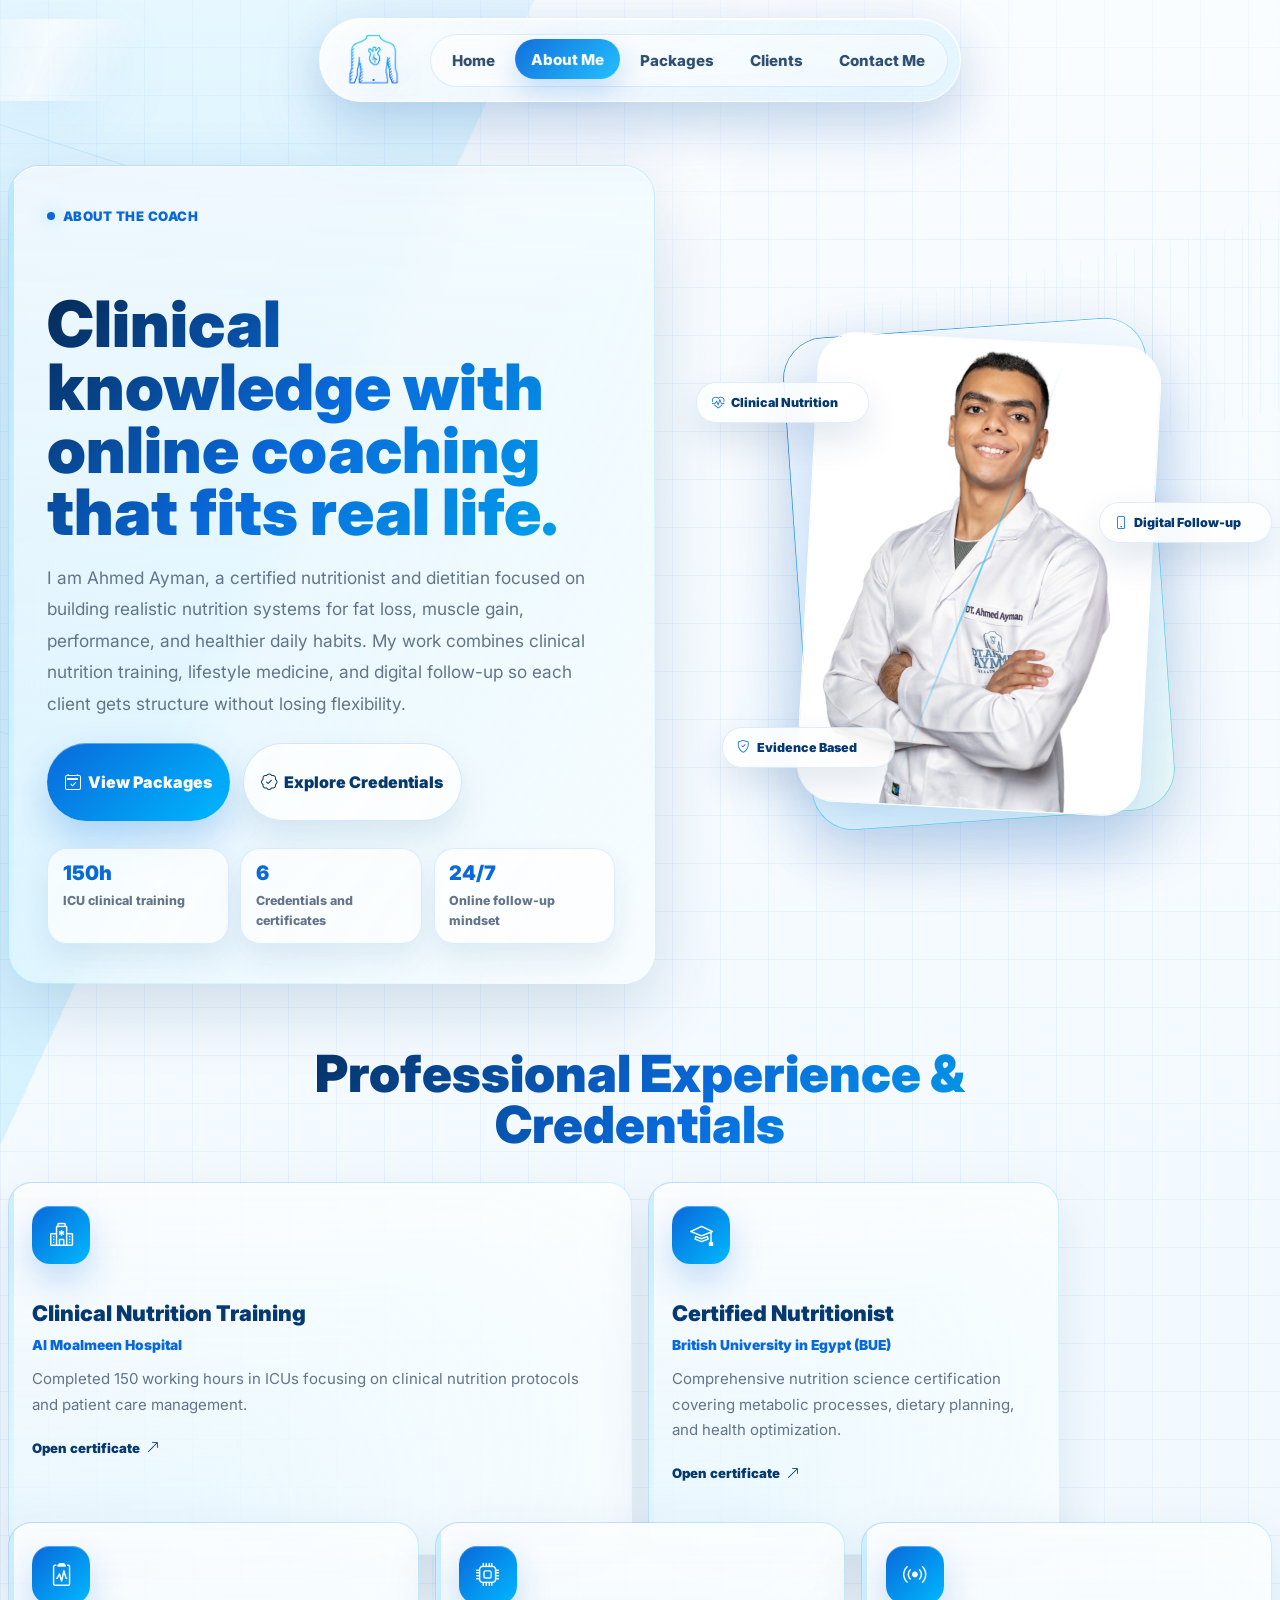
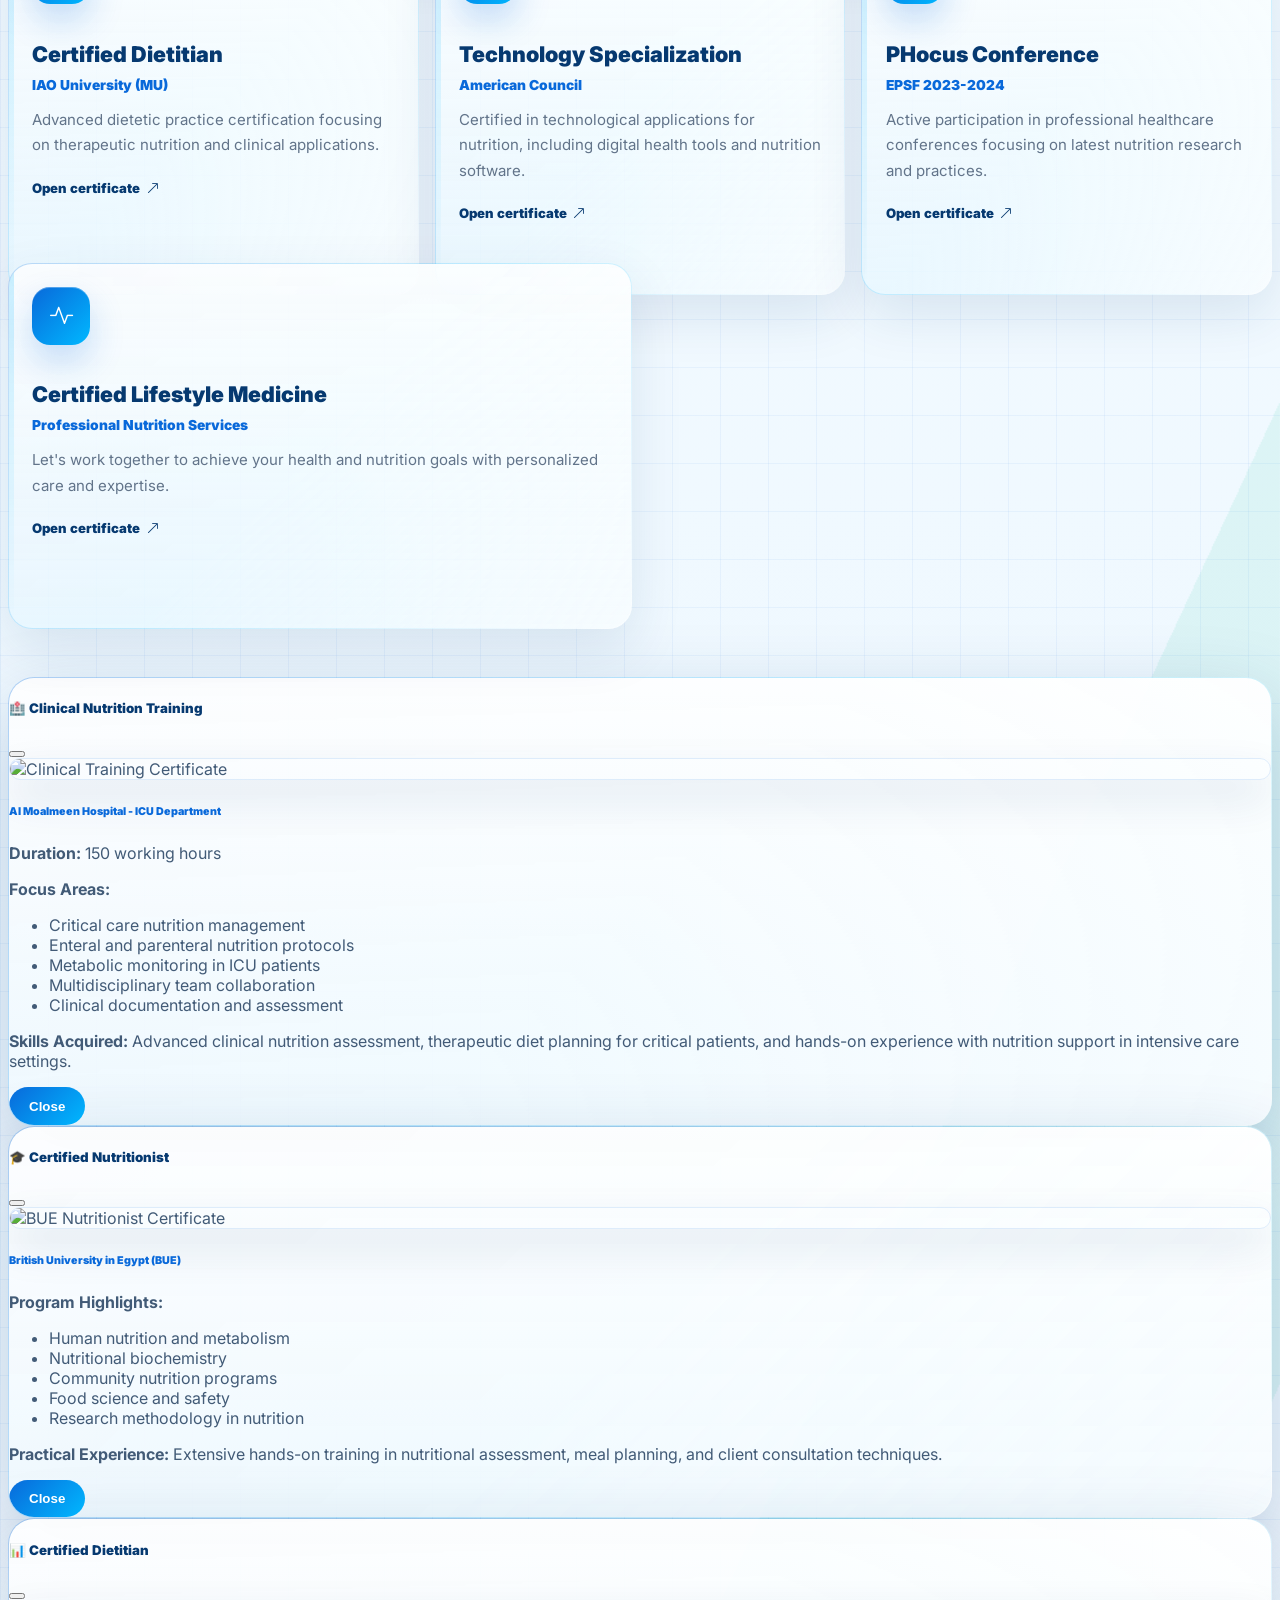
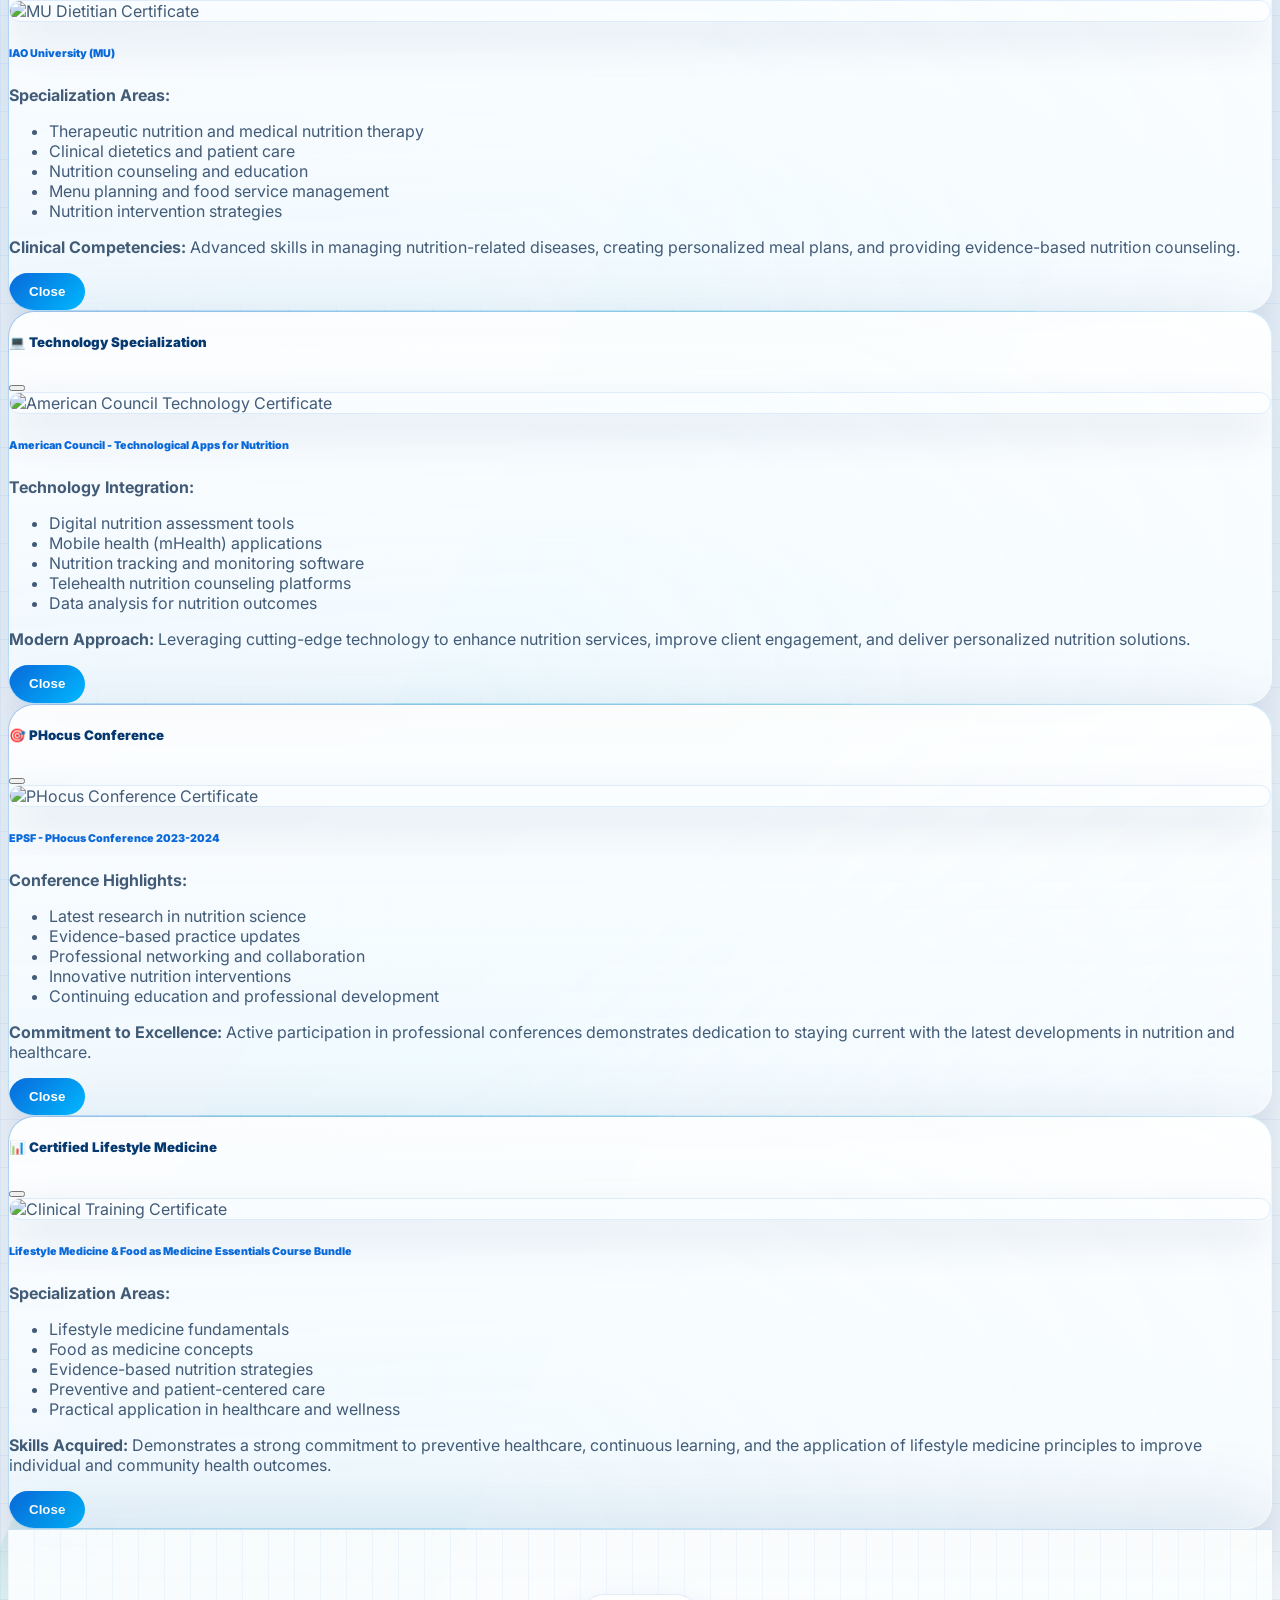
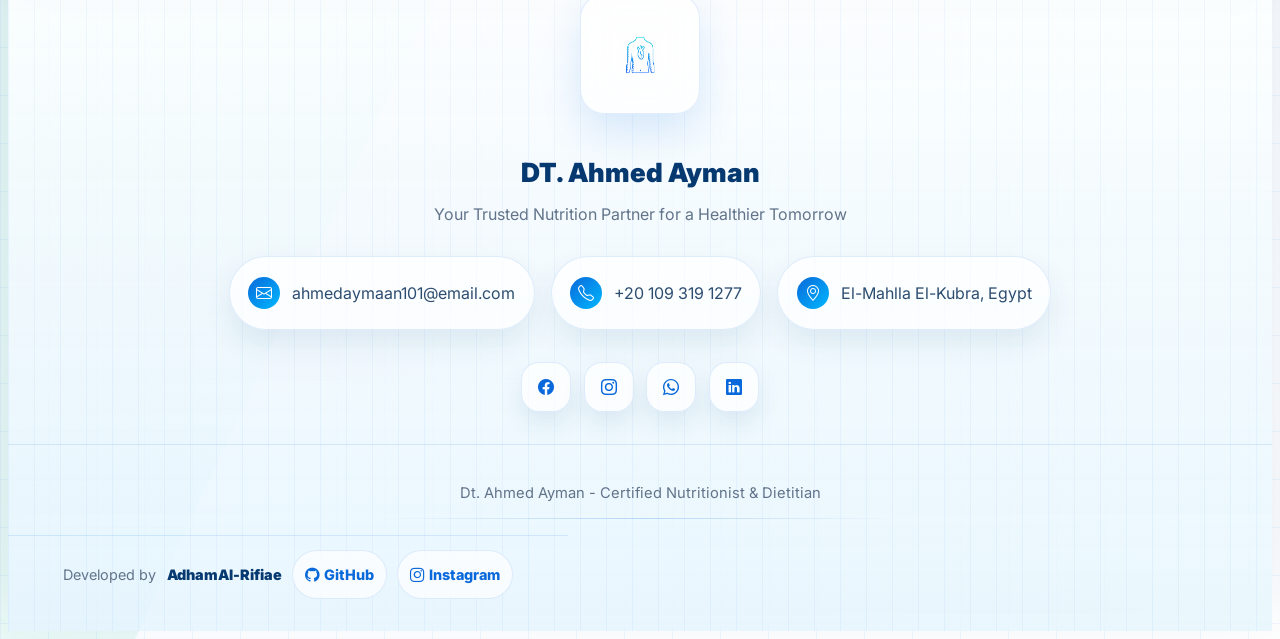
==== commit de868e6d: "Final Commit" ====
--- a/about.html
+++ b/about.html
@@ -42,7 +42,6 @@
     </script>
     <!-- Bootstrap CSS CDN -->
      <link rel="stylesheet" href="https://cdn.jsdelivr.net/npm/bootstrap-icons@1.11.3/font/bootstrap-icons.css">
-    <link href="https://unpkg.com/aos@2.3.1/dist/aos.css" rel="stylesheet">
      <link rel="stylesheet" href="css/bootstrap.min (1).css">
     <!-- Google Fonts: Inter -->
     <link rel="preconnect" href="https://fonts.googleapis.com">
@@ -84,7 +83,6 @@
             pointer-events: none;
             position: fixed;
             z-index: -1;
-            animation: aboutPageScan 9s ease-in-out infinite;
         }
 
         .about-redesign a {
@@ -139,7 +137,6 @@
             pointer-events: none;
             position: absolute;
             transform: translateX(-78%);
-            animation: aboutLiquidSweep 6s ease-in-out infinite;
         }
 
         .about-redesign .navbar-logo,
@@ -233,7 +230,6 @@
             top: 3rem;
             transform: rotate(18deg);
             width: 36rem;
-            animation: aboutSlowRotate 28s linear infinite;
         }
 
         .about-redesign .about-page::after {
@@ -244,7 +240,6 @@
             top: 9rem;
             transform: skewY(-12deg);
             width: 34rem;
-            animation: aboutDataDrift 7s ease-in-out infinite;
         }
 
         .about-redesign .about-page > .container {
@@ -438,7 +433,6 @@
             transform: translate(-50%, -50%) rotate(22deg);
             width: 2px;
             z-index: 3;
-            animation: aboutScannerLine 3.8s ease-in-out infinite;
         }
 
         .about-redesign .profile-container img {
@@ -473,7 +467,6 @@
             z-index: 4;
             backdrop-filter: blur(16px);
             -webkit-backdrop-filter: blur(16px);
-            animation: aboutFloat 4.8s ease-in-out infinite;
         }
 
         .about-redesign .orbit-card i {
@@ -532,9 +525,6 @@
         }
 
         .about-redesign .experience-card {
-            --tilt-x: 0deg;
-            --tilt-y: 0deg;
-            --lift: 0px;
             background:
                 linear-gradient(180deg, rgba(255, 255, 255, 0.92), rgba(245, 251, 255, 0.76)) padding-box,
                 linear-gradient(135deg, rgba(9, 105, 218, 0.22), rgba(0, 184, 255, 0.2), rgba(255, 255, 255, 0.76)) border-box;
@@ -547,25 +537,11 @@
             overflow: hidden;
             padding: 1.45rem;
             position: relative;
-            transform: translateY(var(--lift)) perspective(900px) rotateX(var(--tilt-x)) rotateY(var(--tilt-y));
-            transform-style: preserve-3d;
-            transition: transform 0.22s ease, box-shadow 0.22s ease, border-color 0.22s ease;
-            will-change: transform;
+            transition: transform 0.18s ease, box-shadow 0.18s ease, border-color 0.18s ease;
         }
 
         .about-redesign .experience-card::before {
-            background:
-                linear-gradient(90deg, rgba(9, 105, 218, 0.07) 1px, transparent 1px),
-                linear-gradient(0deg, rgba(9, 105, 218, 0.07) 1px, transparent 1px),
-                linear-gradient(120deg, transparent, rgba(255, 255, 255, 0.72), transparent);
-            background-size: 26px 26px, 26px 26px, auto;
-            content: "";
-            inset: 0;
-            opacity: 0.62;
-            pointer-events: none;
-            position: absolute;
-            transform: translateX(-58%);
-            transition: transform 0.55s ease;
+            display: none;
         }
 
         .about-redesign .experience-card::after {
@@ -579,13 +555,9 @@
         }
 
         .about-redesign .experience-card:hover {
-            --lift: -8px;
             border-color: rgba(0, 184, 255, 0.24);
-            box-shadow: 0 30px 76px rgba(9, 105, 218, 0.18);
-        }
-
-        .about-redesign .experience-card:hover::before {
-            transform: translateX(44%);
+            box-shadow: 0 22px 52px rgba(9, 105, 218, 0.14);
+            transform: translateY(-4px);
         }
 
         .about-redesign .credential-icon,
@@ -919,6 +891,21 @@
         @keyframes aboutFloat {
             0%, 100% { transform: translateY(0); }
             50% { transform: translateY(-10px); }
+        }
+
+        .about-redesign [data-aos] {
+            opacity: 1 !important;
+            transform: none !important;
+            transition: none !important;
+        }
+
+        body.about-redesign::before,
+        .about-redesign .navbar-content::before,
+        .about-redesign .about-page::before,
+        .about-redesign .about-page::after,
+        .about-redesign .profile-container::after,
+        .about-redesign .orbit-card {
+            animation: none !important;
         }
 
         @media (prefers-reduced-motion: reduce) {
@@ -1147,6 +1134,215 @@
                 max-width: 280px;
             }
 
+            .about-redesign .contact-info {
+                align-items: stretch;
+                flex-direction: column;
+            }
+
+            .about-redesign .contact-item {
+                border-radius: 20px;
+                justify-content: center;
+                text-align: center;
+            }
+
+            .about-redesign .developer-credit {
+                flex-direction: column;
+            }
+        }
+        .about-redesign .glass-footer {
+            background:
+                linear-gradient(180deg, rgba(255, 255, 255, 0.9), rgba(232, 246, 255, 0.82)),
+                linear-gradient(90deg, rgba(9, 105, 218, 0.08), rgba(40, 199, 161, 0.08));
+            border-top: 1px solid rgba(9, 105, 218, 0.12);
+            box-shadow: 0 -24px 70px rgba(8, 61, 119, 0.1);
+            margin-top: 0;
+            opacity: 1;
+            overflow: hidden;
+            padding: 4rem 0 2rem;
+            position: relative;
+            transform: none;
+        }
+
+        .about-redesign .glass-footer::before {
+            background: repeating-linear-gradient(90deg, rgba(9, 105, 218, 0.1) 0 1px, transparent 1px 26px);
+            content: "";
+            height: 100%;
+            left: 0;
+            opacity: 0.48;
+            position: absolute;
+            right: 0;
+            top: 0;
+        }
+
+        .about-redesign .footer-container {
+            position: relative;
+            z-index: 1;
+        }
+
+        .about-redesign .footer-brand {
+            margin-bottom: 2rem;
+            text-align: center;
+        }
+
+        .about-redesign .footer-logo {
+            align-items: center;
+            background: rgba(255, 255, 255, 0.74);
+            border: 1px solid rgba(9, 105, 218, 0.12);
+            border-radius: 24px;
+            box-shadow: 0 18px 42px rgba(9, 105, 218, 0.14);
+            display: inline-flex;
+            height: 86px;
+            justify-content: center;
+            margin-bottom: 1rem;
+            padding: 1rem;
+            width: 86px;
+            backdrop-filter: blur(16px);
+            -webkit-backdrop-filter: blur(16px);
+        }
+
+        .about-redesign .footer-logo img {
+            height: 48px;
+            width: 48px;
+        }
+
+        .about-redesign .footer-brand-name {
+            color: var(--deep-blue);
+            font-size: 1.65rem;
+            font-weight: 900;
+            margin-bottom: 0.45rem;
+        }
+
+        .about-redesign .footer-tagline {
+            color: var(--muted);
+            margin-bottom: 0;
+        }
+
+        .about-redesign .contact-info {
+            display: flex;
+            flex-wrap: wrap;
+            gap: 1rem;
+            justify-content: center;
+            margin-bottom: 2rem;
+        }
+
+        .about-redesign .contact-item {
+            align-items: center;
+            background: rgba(255, 255, 255, 0.72);
+            border: 1px solid rgba(9, 105, 218, 0.12);
+            border-radius: 999px;
+            box-shadow: 0 14px 30px rgba(8, 61, 119, 0.09);
+            color: #2d4d70;
+            display: flex;
+            gap: 0.75rem;
+            min-height: 48px;
+            padding: 0.75rem 1.15rem;
+            transition: transform 0.25s ease, box-shadow 0.25s ease, color 0.25s ease;
+        }
+
+        .about-redesign .contact-item:hover {
+            box-shadow: 0 18px 38px rgba(9, 105, 218, 0.16);
+            color: var(--medical-blue);
+            transform: translateY(-3px);
+        }
+
+        .about-redesign .contact-icon {
+            align-items: center;
+            background: linear-gradient(135deg, #0969da, #00b8ff);
+            border-radius: 999px;
+            color: #ffffff;
+            display: flex;
+            flex: 0 0 auto;
+            font-size: 1rem;
+            height: 32px;
+            justify-content: center;
+            width: 32px;
+        }
+
+        .about-redesign .contact-icon::before {
+            display: none;
+        }
+
+        .about-redesign .social-links {
+            display: flex;
+            gap: 0.8rem;
+            justify-content: center;
+            margin-bottom: 2rem;
+        }
+
+        .about-redesign .social-link {
+            align-items: center;
+            background: rgba(255, 255, 255, 0.72);
+            border: 1px solid rgba(9, 105, 218, 0.12);
+            border-radius: 18px;
+            box-shadow: 0 12px 24px rgba(8, 61, 119, 0.09);
+            color: var(--medical-blue);
+            display: flex;
+            height: 48px;
+            justify-content: center;
+            transition: transform 0.25s ease, box-shadow 0.25s ease, background 0.25s ease, color 0.25s ease;
+            width: 48px;
+        }
+
+        .about-redesign .social-link:hover {
+            background: linear-gradient(135deg, #0969da, #00b8ff);
+            box-shadow: 0 18px 36px rgba(9, 105, 218, 0.2);
+            color: #ffffff;
+            transform: translateY(-5px);
+        }
+
+        .about-redesign .footer-bottom {
+            border-top: 1px solid rgba(9, 105, 218, 0.12);
+            color: var(--muted);
+            font-size: 0.92rem;
+            padding-top: 1.5rem;
+            text-align: center;
+        }
+
+        .about-redesign .footer-divider {
+            background: linear-gradient(90deg, transparent, rgba(9, 105, 218, 0.24), transparent);
+            height: 1px;
+            margin: 1rem auto;
+            max-width: 520px;
+            width: 100%;
+        }
+
+        .about-redesign .developer-credit {
+            align-items: center;
+            color: var(--muted);
+            display: flex;
+            flex-wrap: wrap;
+            font-size: 0.9rem;
+            gap: 0.65rem;
+            justify-content: center;
+            margin: 0;
+        }
+
+        .about-redesign .developer-credit strong {
+            color: var(--deep-blue);
+            font-weight: 900;
+        }
+
+        .about-redesign .developer-credit a {
+            align-items: center;
+            background: rgba(255, 255, 255, 0.72);
+            border: 1px solid rgba(9, 105, 218, 0.12);
+            border-radius: 999px;
+            color: var(--medical-blue);
+            display: inline-flex;
+            gap: 0.35rem;
+            min-height: 34px;
+            padding: 0.42rem 0.72rem;
+            transition: transform 0.25s ease, box-shadow 0.25s ease, background 0.25s ease, color 0.25s ease;
+        }
+
+        .about-redesign .developer-credit a:hover {
+            background: linear-gradient(135deg, #0969da, #00b8ff);
+            box-shadow: 0 14px 28px rgba(9, 105, 218, 0.18);
+            color: #ffffff;
+            transform: translateY(-3px);
+        }
+
+        @media (max-width: 575.98px) {
             .about-redesign .contact-info {
                 align-items: stretch;
                 flex-direction: column;
@@ -1519,31 +1715,28 @@
 
       <div class="footer-bottom">
         <p class="footer-copyright">Dt. Ahmed Ayman - Certified Nutritionist & Dietitian</p>
-
+        <div class="footer-divider"></div>
+        <p class="developer-credit">
+          Developed by <strong>AdhamAl-Rifiae</strong>
+          <a href="https://github.com/AdhamAl-Rifaie" target="_blank" rel="noopener noreferrer">
+            <i class="bi bi-github"></i>
+            GitHub
+          </a>
+          <a href="https://www.instagram.com/adham.elrefa3yy?utm_source=ig_web_button_share_sheet&amp;igsh=ZDNlZDc0MzIxNw==" target="_blank" rel="noopener noreferrer">
+            <i class="bi bi-instagram"></i>
+            Instagram
+          </a>
+        </p>
       </div>
     </div>
   </footer>
     <!-- Bootstrap JS Bundle -->
     <script src="https://cdn.jsdelivr.net/npm/bootstrap@5.3.3/dist/js/bootstrap.bundle.min.js" integrity="sha384-YvpcrYf0tY3lHB60NNkmXc5s9fDVZLESaAA55NDzOxhy9GkcIdslK1eN7N6jIeHz" crossorigin="anonymous">
     </script>
-    <script src="https://unpkg.com/aos@2.3.1/dist/aos.js"></script>
     <script>
-        const reduceMotion = window.matchMedia('(prefers-reduced-motion: reduce)').matches;
-
-        if (window.AOS) {
-            AOS.init({
-                duration: 520,
-                easing: 'ease-out-cubic',
-                once: true,
-                offset: 50,
-                disable: () => window.innerWidth < 768 || reduceMotion
-            });
-        }
-
         document.addEventListener('DOMContentLoaded', () => {
             const mobileToggle = document.getElementById('mobileToggle');
             const navbarLinks = document.getElementById('navbarLinks');
-            const cards = document.querySelectorAll('.about-page .experience-card');
 
             if (mobileToggle && navbarLinks) {
                 mobileToggle.addEventListener('click', () => {
@@ -1560,24 +1753,6 @@
                     });
                 });
             }
-
-            if (!reduceMotion && window.matchMedia('(hover: hover) and (pointer: fine)').matches) {
-                cards.forEach((card) => {
-                    card.addEventListener('pointermove', (event) => {
-                        const bounds = card.getBoundingClientRect();
-                        const x = (event.clientX - bounds.left) / bounds.width - 0.5;
-                        const y = (event.clientY - bounds.top) / bounds.height - 0.5;
-
-                        card.style.setProperty('--tilt-x', `${(-y * 5).toFixed(2)}deg`);
-                        card.style.setProperty('--tilt-y', `${(x * 5).toFixed(2)}deg`);
-                    });
-
-                    card.addEventListener('pointerleave', () => {
-                        card.style.setProperty('--tilt-x', '0deg');
-                        card.style.setProperty('--tilt-y', '0deg');
-                    });
-                });
-            }
         });
     </script>
 </body>
--- a/css/style.css
+++ b/css/style.css
@@ -2997,6 +2997,50 @@
       font-weight: 800;
     }
 
+    .index-redesign .footer-divider {
+      background: linear-gradient(90deg, transparent, rgba(9, 105, 218, 0.24), transparent);
+      height: 1px;
+      margin: 1rem auto;
+      max-width: 520px;
+      width: 100%;
+    }
+
+    .index-redesign .developer-credit {
+      align-items: center;
+      color: var(--muted);
+      display: flex;
+      flex-wrap: wrap;
+      font-size: 0.9rem;
+      gap: 0.65rem;
+      justify-content: center;
+      margin: 0;
+    }
+
+    .index-redesign .developer-credit strong {
+      color: var(--deep-blue);
+      font-weight: 900;
+    }
+
+    .index-redesign .developer-credit a {
+      align-items: center;
+      background: rgba(255, 255, 255, 0.72);
+      border: 1px solid rgba(9, 105, 218, 0.12);
+      border-radius: 999px;
+      color: var(--medical-blue);
+      display: inline-flex;
+      gap: 0.35rem;
+      min-height: 34px;
+      padding: 0.42rem 0.72rem;
+      transition: transform 0.25s ease, box-shadow 0.25s ease, background 0.25s ease, color 0.25s ease;
+    }
+
+    .index-redesign .developer-credit a:hover {
+      background: linear-gradient(135deg, #0969da, #00b8ff);
+      box-shadow: 0 14px 28px rgba(9, 105, 218, 0.18);
+      color: #ffffff;
+      transform: translateY(-3px);
+    }
+
     .index-redesign .fade-in-up {
       animation: fadeInUpSoft 0.85s cubic-bezier(0.2, 0.8, 0.2, 1) forwards;
       opacity: 0;
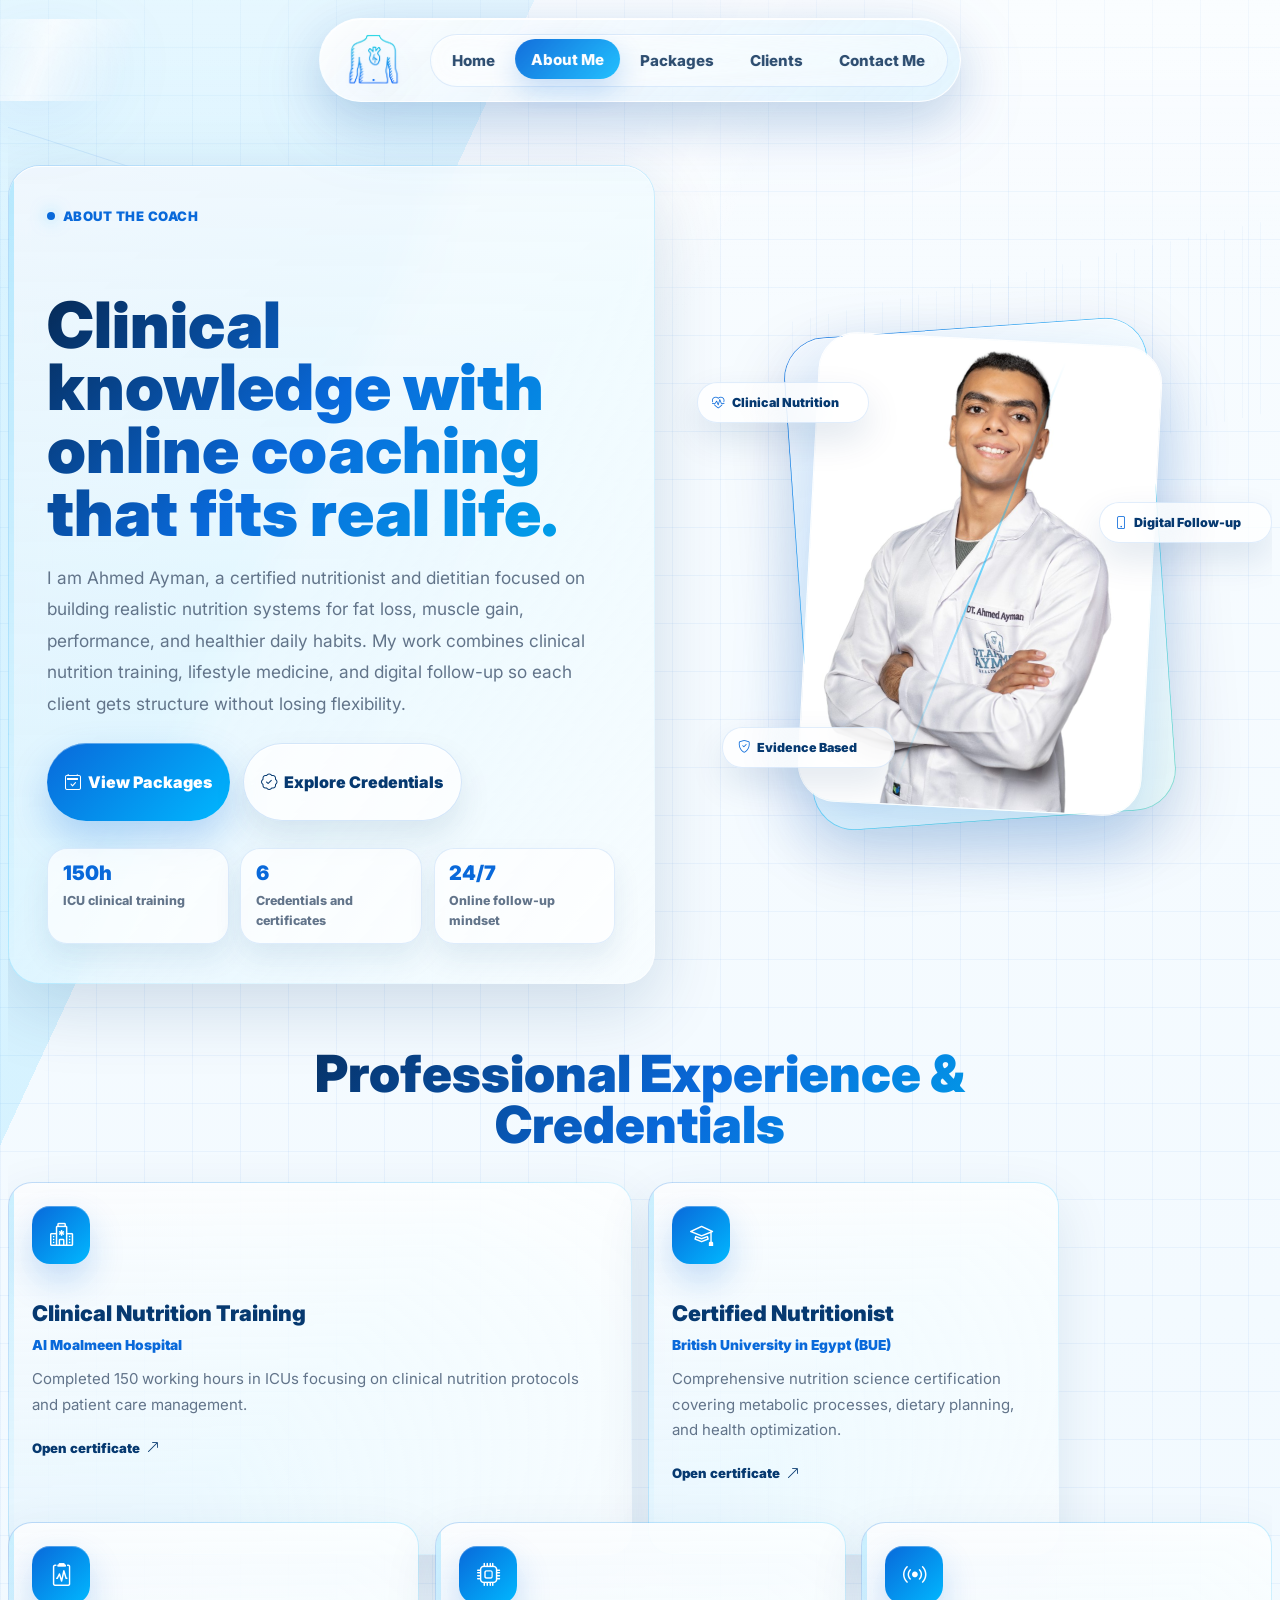
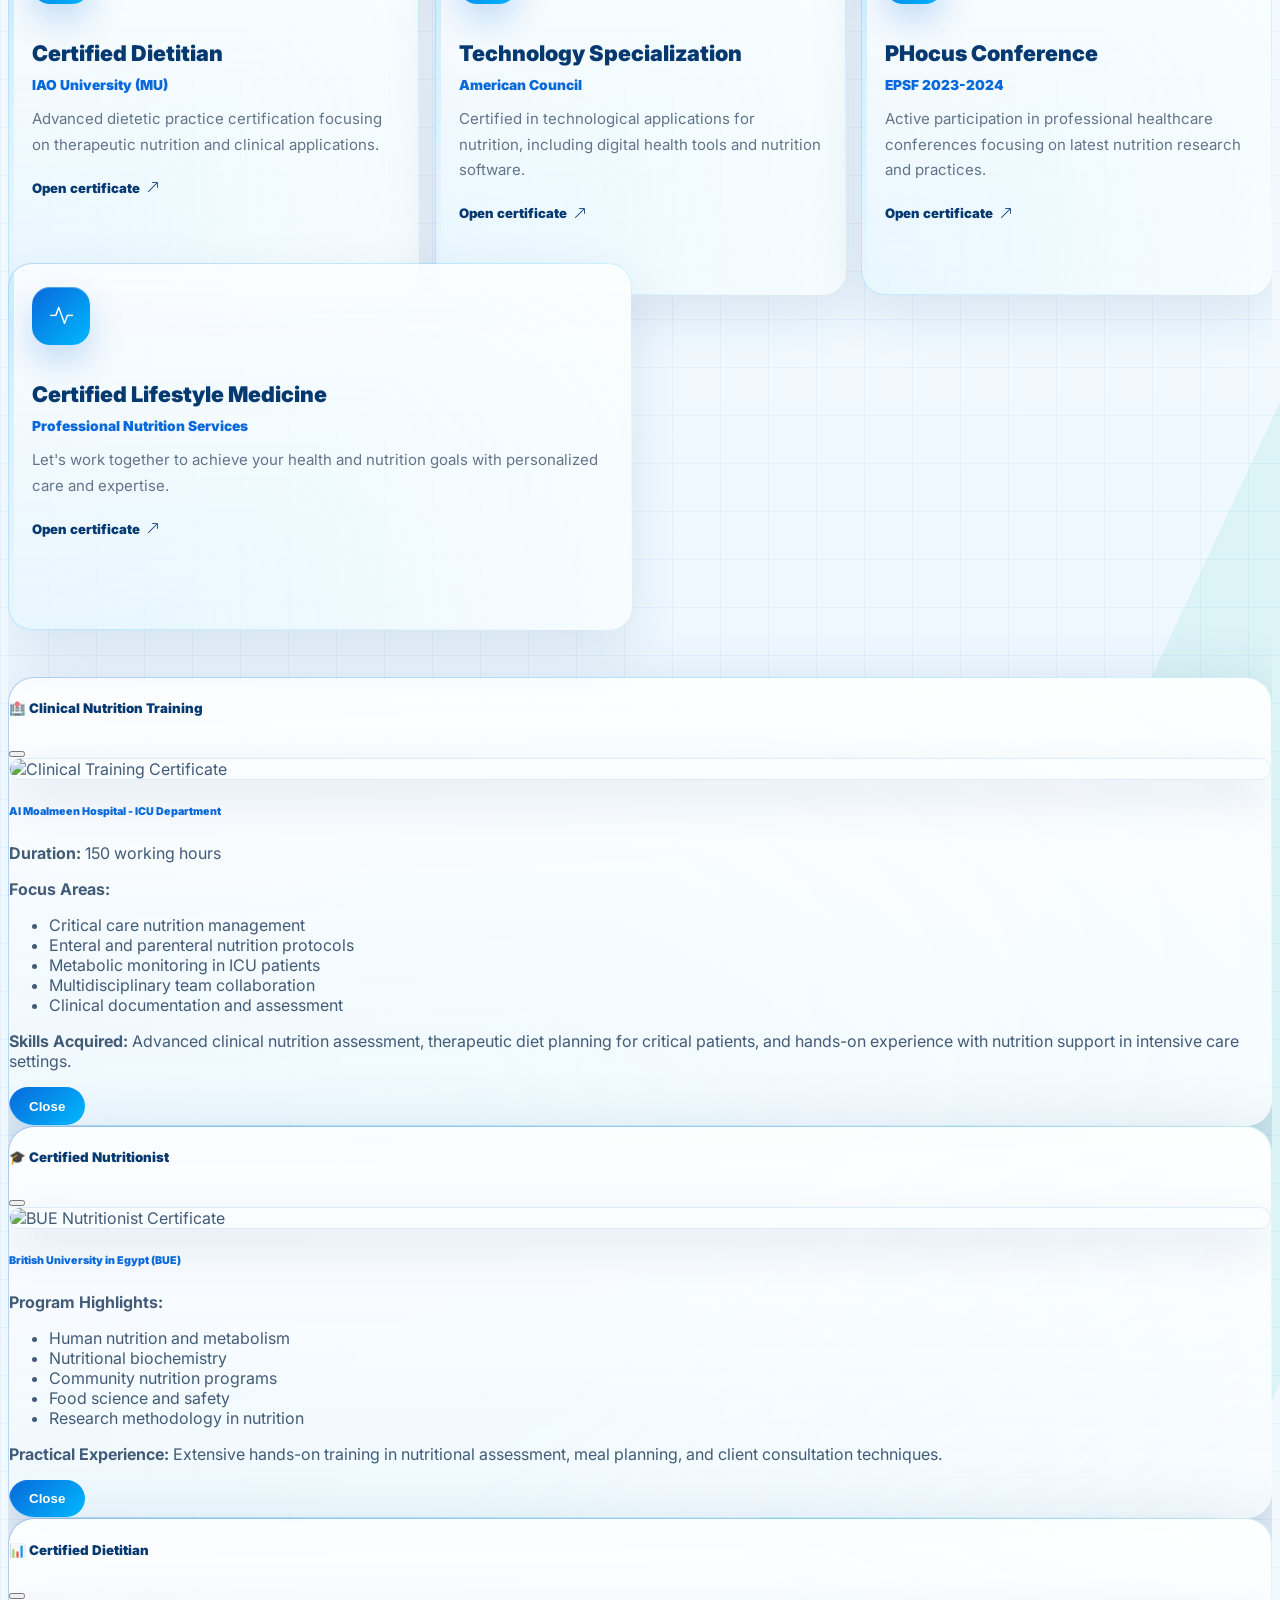
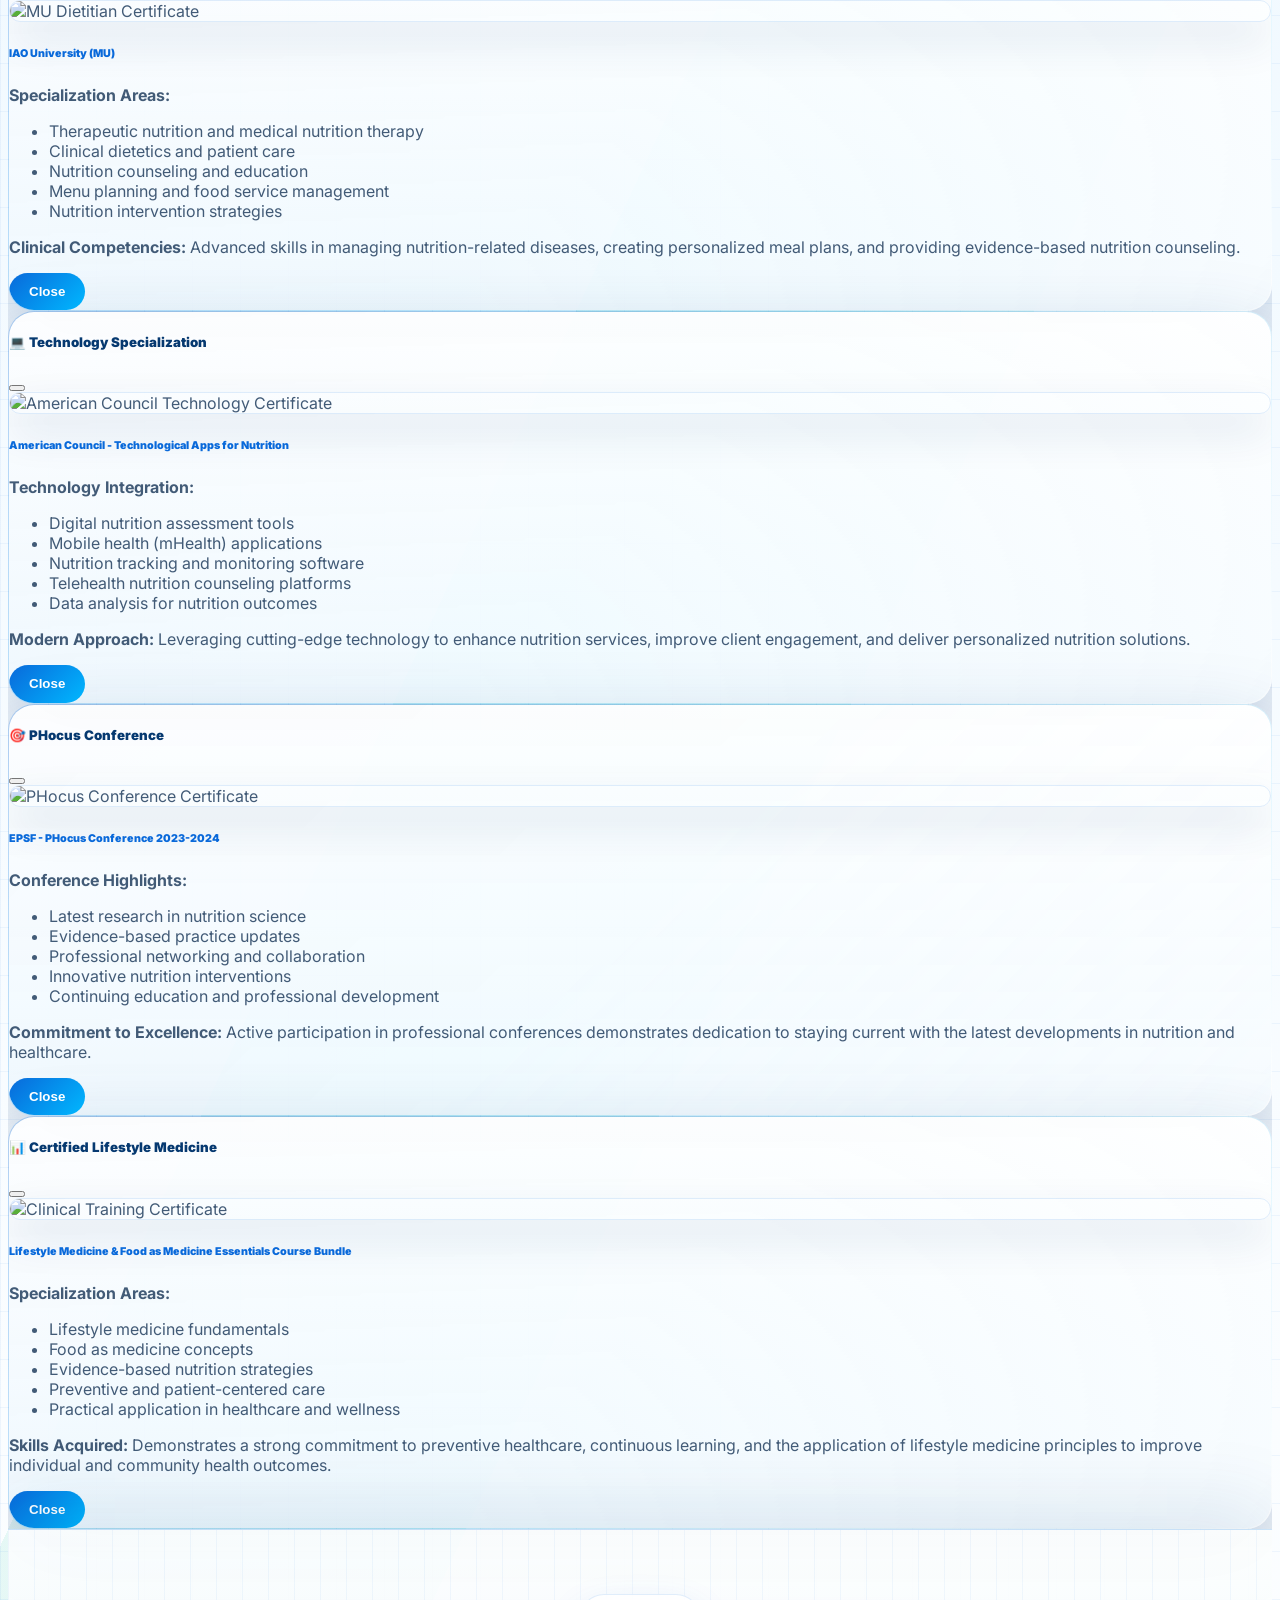
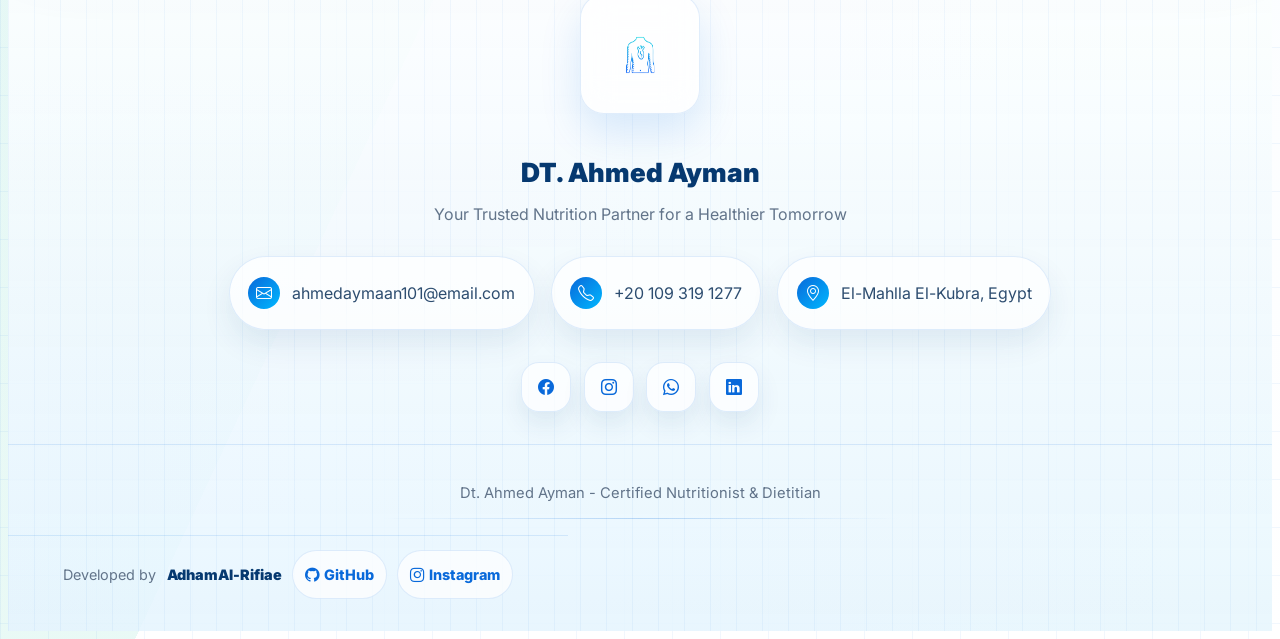
==== commit 1e173d3a: "Smooth scroll reveal animations" ====
--- a/about.html
+++ b/about.html
@@ -41,6 +41,7 @@
     }
     </script>
     <!-- Bootstrap CSS CDN -->
+     <link href="https://unpkg.com/aos@2.3.1/dist/aos.css" rel="stylesheet">
      <link rel="stylesheet" href="https://cdn.jsdelivr.net/npm/bootstrap-icons@1.11.3/font/bootstrap-icons.css">
      <link rel="stylesheet" href="css/bootstrap.min (1).css">
     <!-- Google Fonts: Inter -->
@@ -74,6 +75,7 @@
         }
 
         body.about-redesign::before {
+            animation: aboutPageScan 9s ease-in-out infinite;
             background:
                 linear-gradient(115deg, transparent 0 41%, rgba(255, 255, 255, 0.72) 45%, transparent 49% 100%),
                 linear-gradient(180deg, rgba(255, 255, 255, 0.5), transparent 34%);
@@ -130,6 +132,7 @@
         }
 
         .about-redesign .navbar-content::before {
+            animation: aboutLiquidSweep 6s ease-in-out infinite;
             background: linear-gradient(110deg, transparent 0 22%, rgba(255, 255, 255, 0.72) 35%, transparent 48% 100%);
             border-radius: inherit;
             content: "";
@@ -224,6 +227,7 @@
         }
 
         .about-redesign .about-page::before {
+            animation: aboutSlowRotate 28s linear infinite;
             border: 1px solid rgba(9, 105, 218, 0.1);
             height: 36rem;
             left: -13rem;
@@ -233,6 +237,7 @@
         }
 
         .about-redesign .about-page::after {
+            animation: aboutDataDrift 7s ease-in-out infinite;
             background: repeating-linear-gradient(90deg, rgba(9, 105, 218, 0.12) 0 1px, transparent 1px 18px);
             height: 12rem;
             opacity: 0.28;
@@ -425,6 +430,7 @@
         }
 
         .about-redesign .profile-container::after {
+            animation: aboutScannerLine 3.8s ease-in-out infinite;
             background: linear-gradient(180deg, rgba(0, 184, 255, 0), rgba(0, 184, 255, 0.55), rgba(0, 184, 255, 0));
             border-radius: 999px;
             height: min(70vw, 458px);
@@ -454,6 +460,7 @@
         }
 
         .about-redesign .orbit-card {
+            animation: aboutFloat 4.8s ease-in-out infinite;
             background: rgba(255, 255, 255, 0.78);
             border: 1px solid rgba(9, 105, 218, 0.12);
             border-radius: 20px;
@@ -893,19 +900,23 @@
             50% { transform: translateY(-10px); }
         }
 
-        .about-redesign [data-aos] {
-            opacity: 1 !important;
-            transform: none !important;
-            transition: none !important;
-        }
-
-        body.about-redesign::before,
-        .about-redesign .navbar-content::before,
-        .about-redesign .about-page::before,
-        .about-redesign .about-page::after,
-        .about-redesign .profile-container::after,
-        .about-redesign .orbit-card {
-            animation: none !important;
+        body.about-redesign [data-aos][data-aos] {
+            transition-duration: 900ms !important;
+            transition-property: opacity, transform !important;
+            transition-timing-function: cubic-bezier(0.16, 1, 0.3, 1) !important;
+            will-change: opacity, transform;
+        }
+
+        body.about-redesign [data-aos][data-aos][data-aos^="fade"],
+        body.about-redesign [data-aos][data-aos][data-aos^="zoom"] {
+            opacity: 0;
+            transform: translate3d(0, 18px, 0) scale(0.985);
+        }
+
+        body.about-redesign [data-aos][data-aos][data-aos^="fade"].aos-animate,
+        body.about-redesign [data-aos][data-aos][data-aos^="zoom"].aos-animate {
+            opacity: 1;
+            transform: translate3d(0, 0, 0) scale(1);
         }
 
         @media (prefers-reduced-motion: reduce) {
@@ -1073,7 +1084,6 @@
                 top: auto !important;
                 bottom: auto !important;
                 width: 100%;
-                animation: none;
             }
 
             .about-redesign .credential-grid {
@@ -1342,6 +1352,12 @@
             transform: translateY(-3px);
         }
 
+        html,
+        body.about-redesign {
+            max-width: 100%;
+            overflow-x: hidden;
+        }
+
         @media (max-width: 575.98px) {
             .about-redesign .contact-info {
                 align-items: stretch;
@@ -1356,6 +1372,24 @@
 
             .about-redesign .developer-credit {
                 flex-direction: column;
+            }
+        }
+
+        @media (max-width: 768px) {
+            .about-redesign .about-page,
+            .about-redesign .about-hero,
+            .about-redesign .experience-section,
+            .about-redesign .glass-footer {
+                max-width: 100%;
+                overflow-x: hidden;
+            }
+
+            .about-redesign .section-header::before {
+                display: none;
+            }
+
+            .about-redesign .container {
+                max-width: 100%;
             }
         }
     </style>
@@ -1733,7 +1767,26 @@
     <!-- Bootstrap JS Bundle -->
     <script src="https://cdn.jsdelivr.net/npm/bootstrap@5.3.3/dist/js/bootstrap.bundle.min.js" integrity="sha384-YvpcrYf0tY3lHB60NNkmXc5s9fDVZLESaAA55NDzOxhy9GkcIdslK1eN7N6jIeHz" crossorigin="anonymous">
     </script>
+    <script src="https://unpkg.com/aos@2.3.1/dist/aos.js"></script>
     <script>
+        const reduceMotion = window.matchMedia('(prefers-reduced-motion: reduce)').matches;
+
+        if (window.AOS) {
+            AOS.init({
+                duration: 900,
+                easing: 'ease-out-cubic',
+                once: true,
+                offset: 70,
+                disable: () => reduceMotion
+            });
+
+            window.addEventListener('load', () => {
+                if (!reduceMotion) {
+                    AOS.refreshHard();
+                }
+            });
+        }
+
         document.addEventListener('DOMContentLoaded', () => {
             const mobileToggle = document.getElementById('mobileToggle');
             const navbarLinks = document.getElementById('navbarLinks');
--- a/css/style.css
+++ b/css/style.css
@@ -1779,7 +1779,7 @@
       scroll-behavior: smooth;
       scroll-snap-type: x mandatory;
       scrollbar-width: none;
-      touch-action: pan-x;
+      touch-action: pan-x pan-y pinch-zoom;
       z-index: 1;
     }
 
@@ -3041,10 +3041,33 @@
       transform: translateY(-3px);
     }
 
-    .index-redesign .fade-in-up {
+    .index-redesign .fade-in-up:not([data-aos]) {
       animation: fadeInUpSoft 0.85s cubic-bezier(0.2, 0.8, 0.2, 1) forwards;
       opacity: 0;
       transform: translateY(28px);
+    }
+
+    .index-redesign .fade-in-up[data-aos] {
+      animation: none;
+    }
+
+    body.index-redesign [data-aos][data-aos] {
+      transition-duration: 900ms !important;
+      transition-property: opacity, transform !important;
+      transition-timing-function: cubic-bezier(0.16, 1, 0.3, 1) !important;
+      will-change: opacity, transform;
+    }
+
+    body.index-redesign [data-aos][data-aos][data-aos^="fade"],
+    body.index-redesign [data-aos][data-aos][data-aos^="zoom"] {
+      opacity: 0;
+      transform: translate3d(0, 18px, 0) scale(0.985);
+    }
+
+    body.index-redesign [data-aos][data-aos][data-aos^="fade"].aos-animate,
+    body.index-redesign [data-aos][data-aos][data-aos^="zoom"].aos-animate {
+      opacity: 1;
+      transform: translate3d(0, 0, 0) scale(1);
     }
 
     @keyframes fadeInUpSoft {
@@ -4049,28 +4072,6 @@
     }
 
     @media (max-width: 768px) {
-      [data-aos] {
-        opacity: 1 !important;
-        transform: none !important;
-        transition: none !important;
-      }
-
-      .index-redesign *,
-      .index-redesign *::before,
-      .index-redesign *::after,
-      .about-redesign *,
-      .about-redesign *::before,
-      .about-redesign *::after,
-      .clients-redesign *,
-      .clients-redesign *::before,
-      .clients-redesign *::after {
-        animation-duration: 0.001ms !important;
-        animation-iteration-count: 1 !important;
-      }
-
-      .index-redesign .client-preview-card,
-      .index-redesign .package-preview-card,
-      .about-redesign .experience-card,
       .clients-redesign .review-card {
         transform: none !important;
       }
